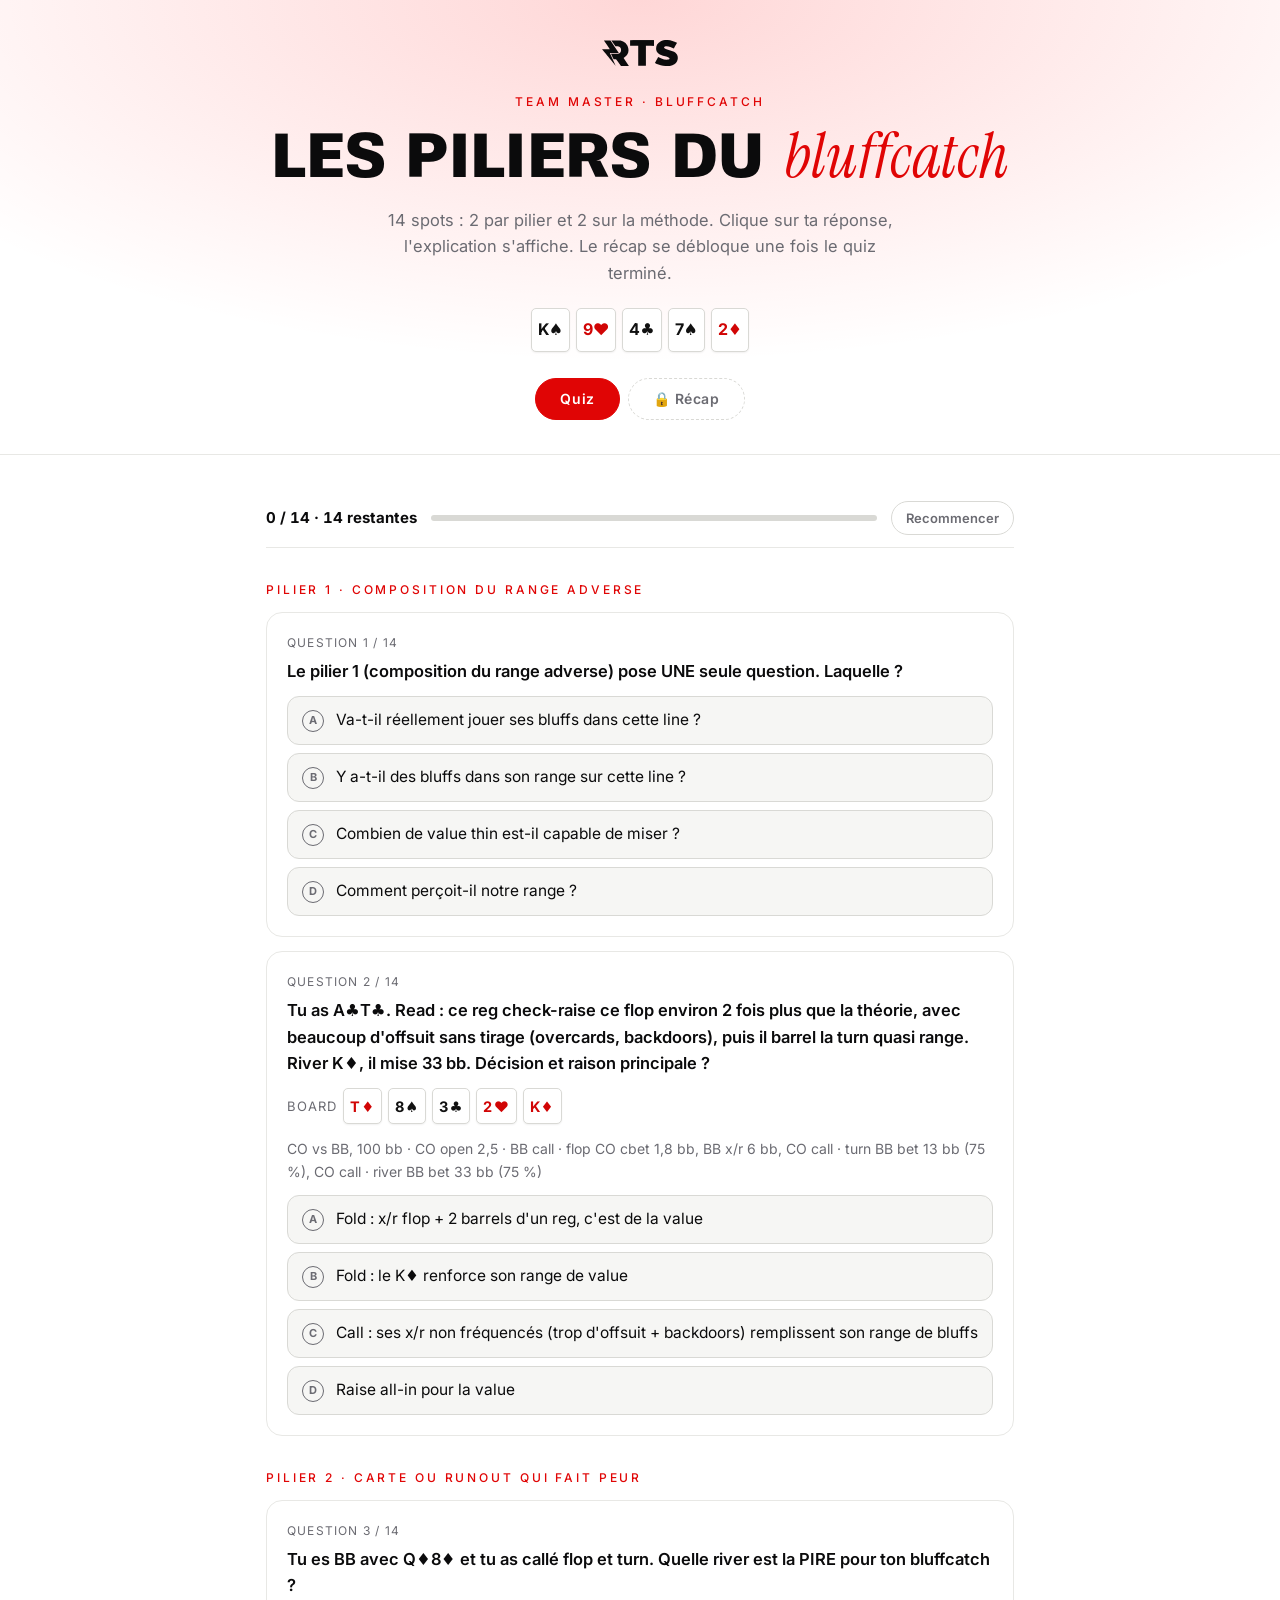
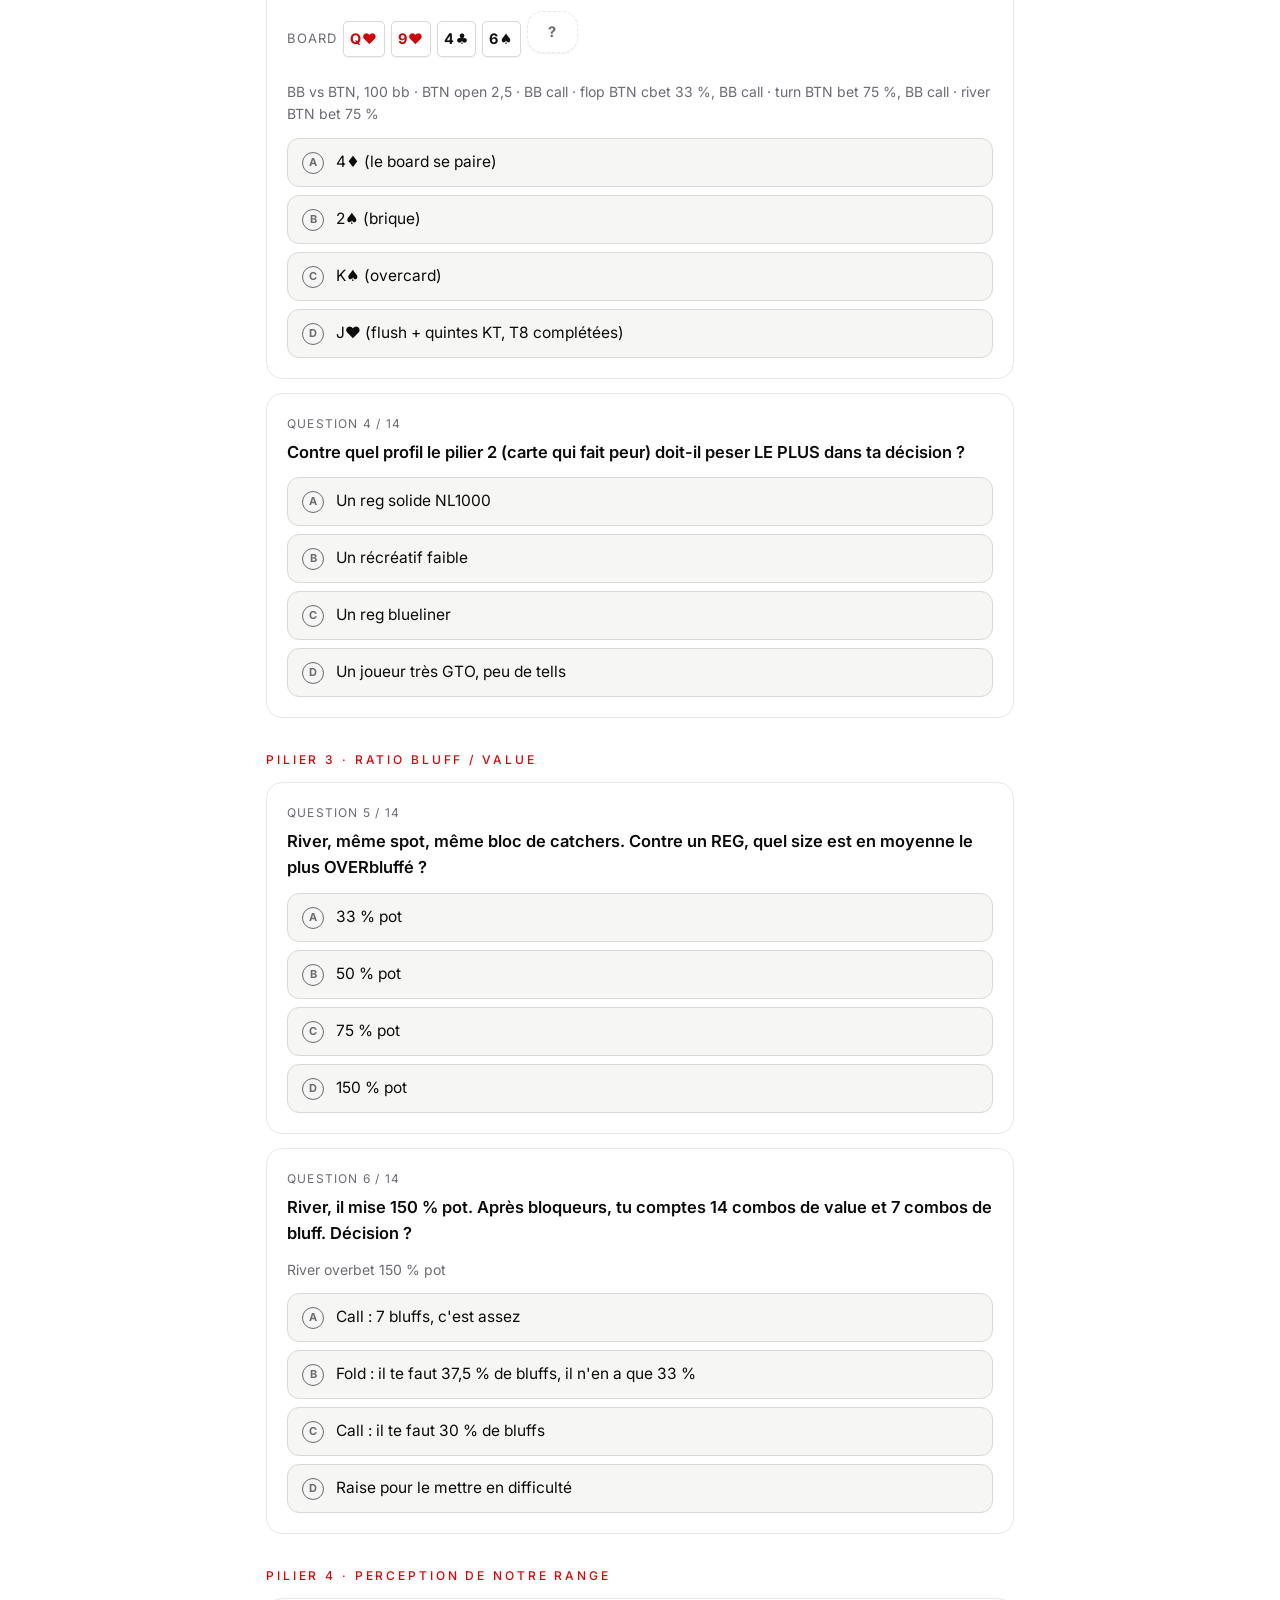
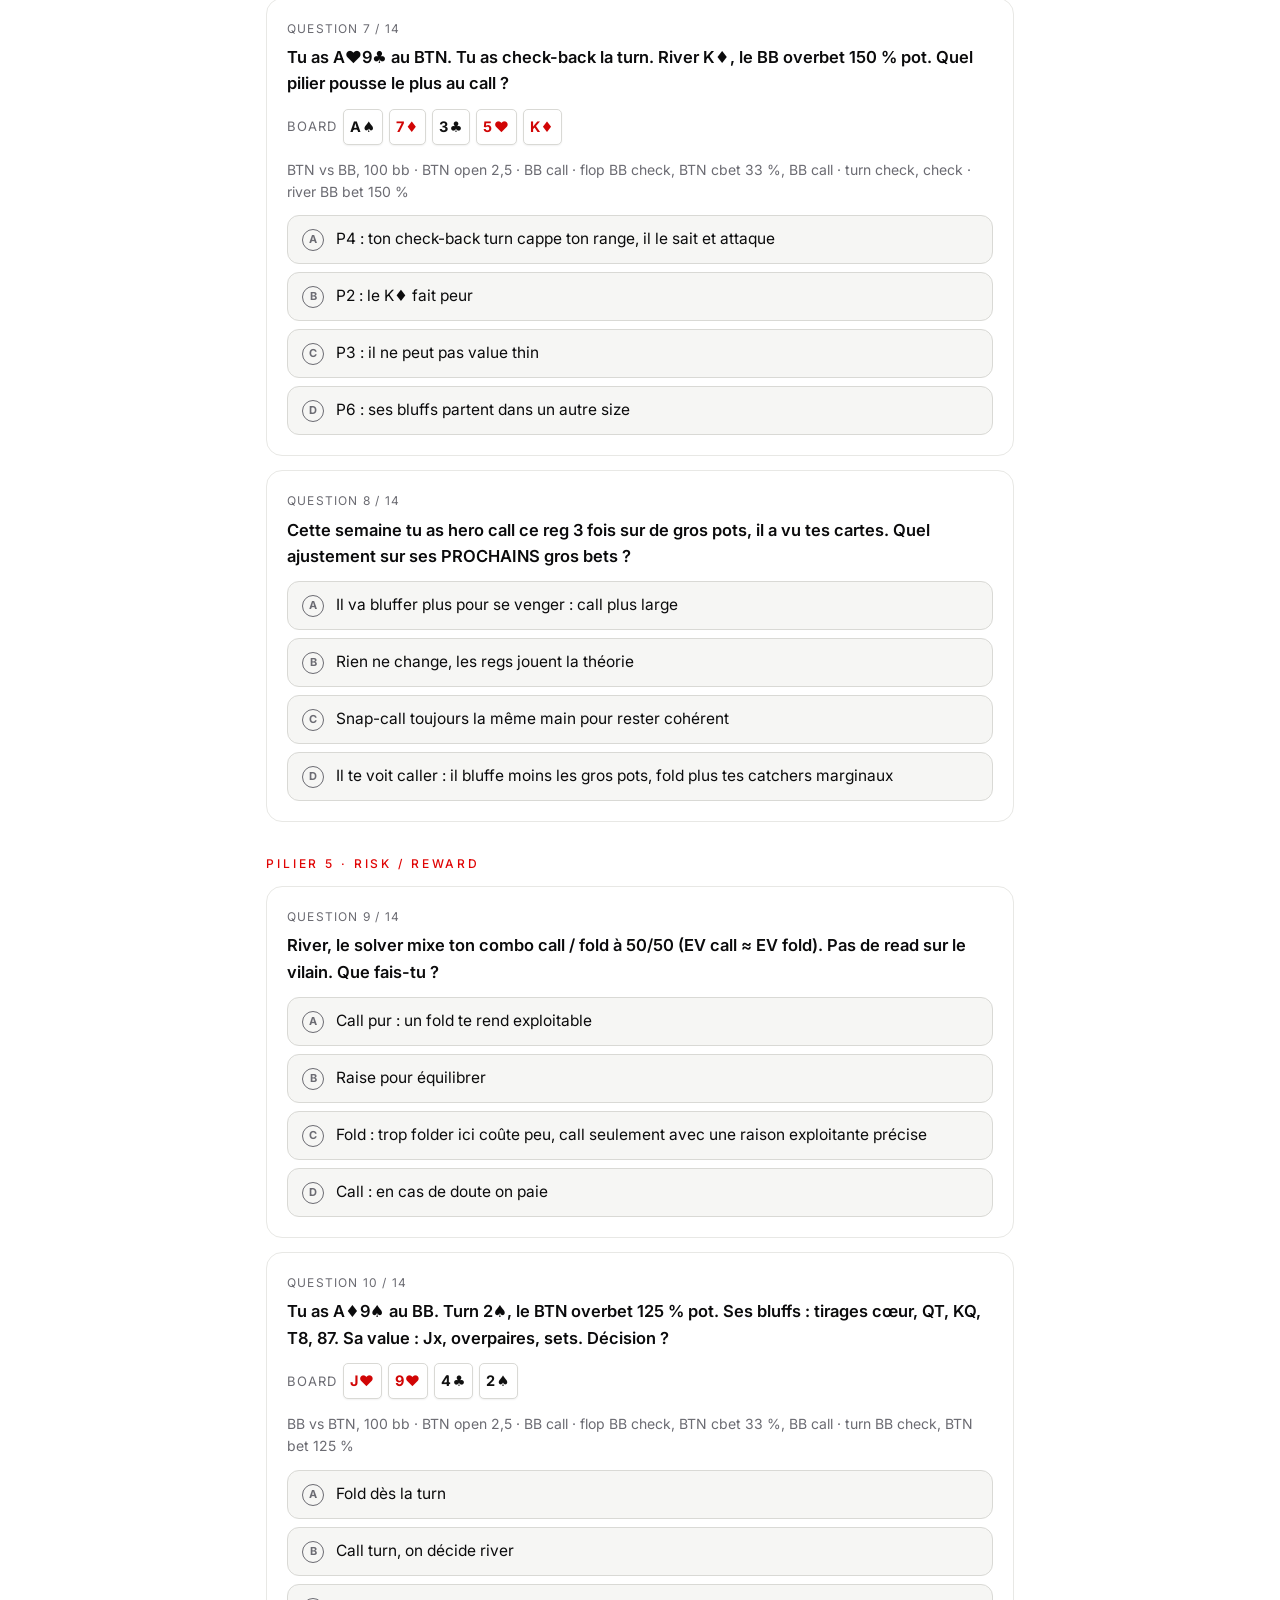
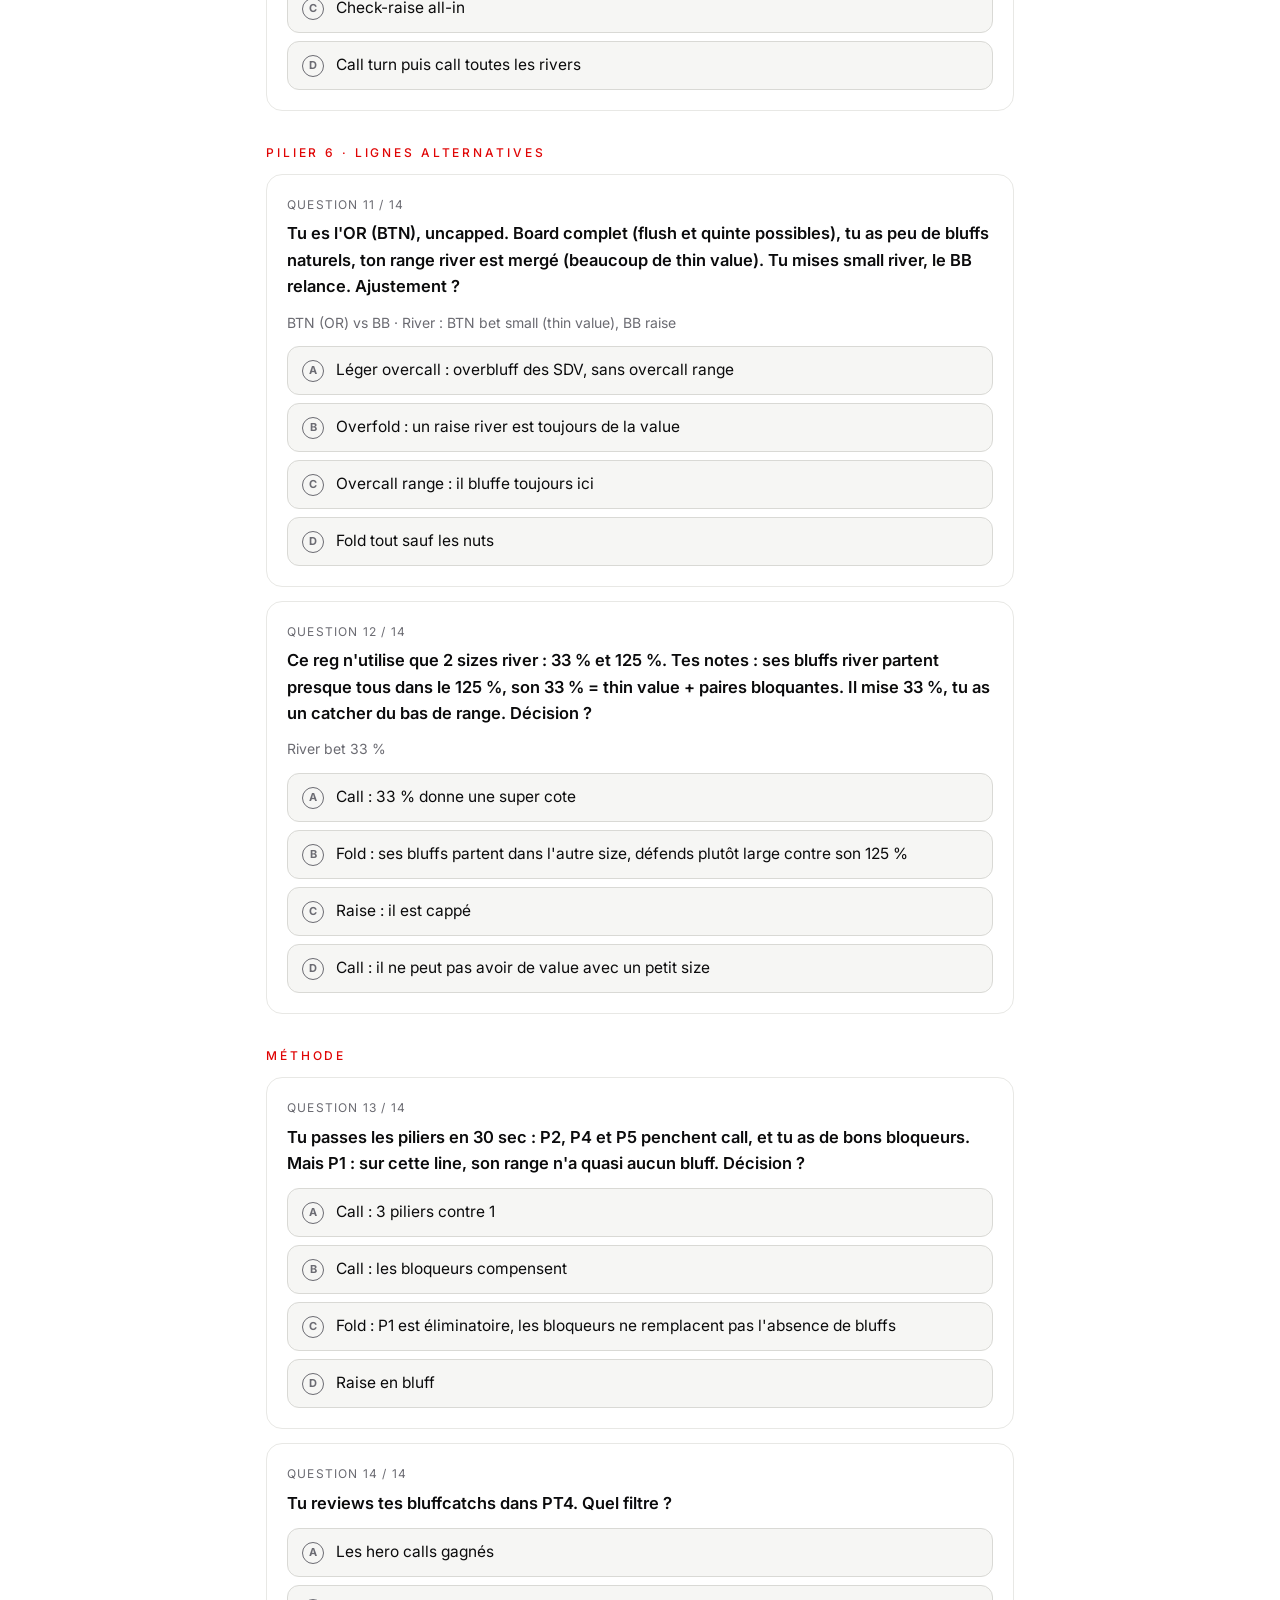
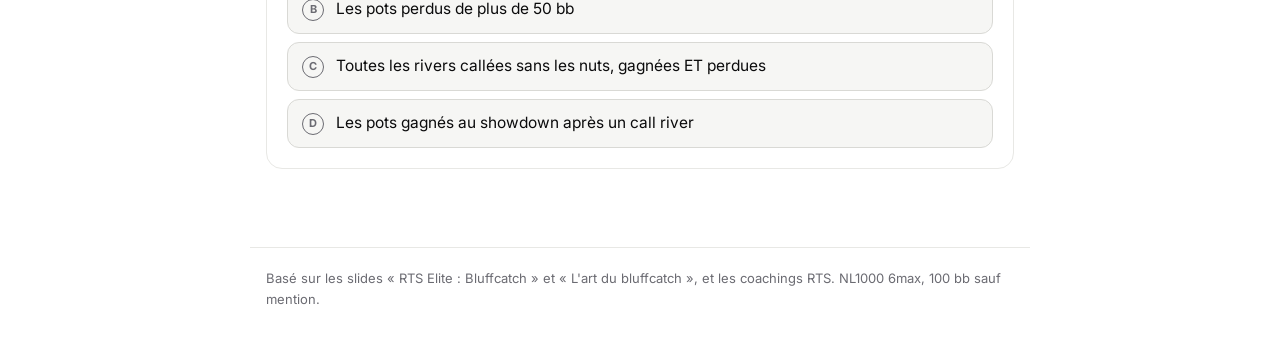
==== quiz/bluffcatch-master/index.html @ 8272d357 "Add Master bluffcatch quiz page" ====
<!doctype html>
<html lang="fr">
<head>
<meta charset="utf-8">
<meta name="viewport" content="width=device-width,initial-scale=1">
<meta name="robots" content="noindex, nofollow">
<title>Quiz Bluffcatch Master</title>
<link rel="icon" href="../../img/logo.svg">
<link rel="preconnect" href="https://fonts.googleapis.com">
<link rel="preconnect" href="https://fonts.gstatic.com" crossorigin>
<link rel="stylesheet" href="https://fonts.googleapis.com/css2?family=Inter:wght@400;500;600;700&family=Instrument+Serif:ital@0;1&display=swap">
<style>
/* Same look as the Supreme flat quiz: white, thin lines, RTS red as accent.
   Fivo for titles (no digits in Fivo: its "1" looks like "l"), Instrument Serif italic for accents, Inter for text. */
@font-face { font-family: "Fivo"; src: url("../../fonts/fivo-sans-modern-heavy.otf") format("opentype"); font-weight: 800; font-display: swap; }
:root {
  --bg: #ffffff; --surface: #ffffff; --surface-2: #f6f6f4; --line: #e8e8e5; --line-2: #d9d9d5;
  --ink: #0b0b0c; --muted: #6b6b72; --soft-ink: #2b2b2f;
  --red: #e00505; --red-dark: #b80404; --red-soft: rgba(253, 6, 6, .06);
  --ok: #17924f; --ok-soft: rgba(23, 146, 79, .08);
  --head: "Fivo", "Inter", system-ui, sans-serif;
  --serif: "Instrument Serif", Georgia, serif;
  --body: "Inter", system-ui, -apple-system, sans-serif;
  color-scheme: light;
}
* { box-sizing: border-box; }
body { margin: 0; background: var(--bg); color: var(--ink); font: 400 16.5px/1.6 var(--body); -webkit-font-smoothing: antialiased; }
.wrap { max-width: 780px; margin: 0 auto; padding-inline: 16px; }

header.hero { padding-block: 40px 34px; border-bottom: 1px solid var(--line); background: radial-gradient(ellipse 85% 100% at 50% 0%, rgba(253,6,6,.16), rgba(253,6,6,.05) 55%, transparent 80%); text-align: center; }
.logo { height: 26px; width: auto; display: block; margin: 0 auto 30px; }
.eyebrow { font: 500 12px/1 var(--body); letter-spacing: .24em; text-transform: uppercase; color: var(--red); }
h1 { font-family: var(--head); font-weight: 800; text-transform: uppercase; font-size: clamp(36px, 8vw, 62px); line-height: .98; margin: 18px 0 16px; letter-spacing: .005em; text-wrap: balance; }
h1 em, h2 em { font-family: var(--serif); font-style: italic; font-weight: 400; text-transform: none; color: var(--red); letter-spacing: 0; }
.lede { margin: 0 auto; max-width: 54ch; color: var(--muted); }
.cards-deco { display: flex; gap: 6px; margin-top: 22px; flex-wrap: wrap; justify-content: center; }

.pc { display: inline-flex; align-items: center; justify-content: center; min-width: 34px; height: 44px; padding: 0 6px; border-radius: 5px; background: #fff; color: #111; border: 1px solid #d9d9d5; box-shadow: 0 1px 2px rgba(0,0,0,.06); font-family: var(--body); font-weight: 700; font-size: 16px; }
.pc.r { color: #d10505; }
.pc.sm { min-width: 30px; height: 36px; font-size: 14.5px; }
.pc.q { color: var(--muted); border-style: dashed; }

nav.tabs { display: flex; gap: 8px; margin-top: 26px; justify-content: center; flex-wrap: wrap; }
nav.tabs button { font: 600 14px/1 var(--body); letter-spacing: .04em; padding: 13px 24px; border-radius: 999px; border: 1px solid var(--line-2); background: transparent; color: var(--ink); cursor: pointer; transition: background .2s, border-color .2s; }
nav.tabs button:hover { border-color: var(--red); }
nav.tabs button[aria-selected="true"] { background: var(--red); border-color: var(--red); color: #fff; }
nav.tabs button:disabled { color: var(--muted); border-style: dashed; cursor: not-allowed; }
nav.tabs button:disabled:hover { border-color: var(--line-2); }
button:focus-visible { outline: 2px solid var(--red); outline-offset: 3px; }

main { padding-block: 34px 64px; }
h2 { font-family: var(--head); font-weight: 800; text-transform: uppercase; font-size: clamp(28px, 5vw, 40px); line-height: 1; margin: 0 0 12px; }
.sub { color: var(--muted); margin: 0 0 22px; }

.session { border-top: 1px solid var(--line); padding-block: 24px; display: grid; grid-template-columns: 104px 1fr; gap: 18px; }
.session:first-of-type { border-top: 0; }
.date { font: 600 12px/1.4 var(--body); color: var(--red); letter-spacing: .14em; padding-top: 4px; }
.session h3 { font: 600 19px/1.3 var(--body); letter-spacing: -.01em; margin: 0 0 10px; }
.session ul { margin: 0; padding-left: 18px; display: grid; gap: 7px; color: var(--soft-ink); }
.session li::marker { color: var(--red); }
.next { margin-top: 18px; border: 1px solid var(--red); background: var(--red-soft); border-radius: 14px; padding: 16px 18px; }
.next b { color: var(--red); }
.start-btn { margin-top: 24px; font: 600 14px/1 var(--body); letter-spacing: .04em; padding: 17px 34px; border-radius: 999px; border: 0; background: var(--red); color: #fff; cursor: pointer; }
.start-btn:hover { background: var(--red-dark); }
.final .start-btn { margin-top: 18px; }

.scorebar { position: sticky; top: 0; z-index: 5; background: rgba(255,255,255,.9); backdrop-filter: blur(16px); -webkit-backdrop-filter: blur(16px); padding-block: 12px; border-bottom: 1px solid var(--line); margin-bottom: 18px; display: flex; align-items: center; gap: 14px; flex-wrap: wrap; }
.score { font: 700 15px var(--body); font-variant-numeric: tabular-nums; }
.meter { flex: 1 1 160px; height: 6px; background: var(--line-2); border-radius: 99px; overflow: hidden; display: flex; }
.meter i { display: block; height: 100%; }
.meter .g { background: var(--ok); } .meter .b { background: var(--red); }
.reset { font: 600 13px var(--body); background: transparent; border: 1px solid var(--line-2); color: var(--muted); padding: 8px 14px; border-radius: 999px; cursor: pointer; }
.reset:hover { border-color: var(--red); color: var(--ink); }

.part { font: 500 12px/1.3 var(--body); letter-spacing: .24em; text-transform: uppercase; color: var(--red); margin: 34px 0 14px; }
.q { background: var(--surface); border: 1px solid var(--line); border-radius: 16px; padding: 20px; margin-bottom: 14px; }
.q .num { font-size: 12px; letter-spacing: .1em; text-transform: uppercase; color: var(--muted); }
.q p.stem { font-weight: 600; margin: 6px 0 12px; }
.q .line { font-size: 14px; color: var(--muted); margin: 0 0 12px; }
.q .spot { display: flex; gap: 6px; align-items: center; flex-wrap: wrap; margin: 0 0 14px; font-size: 13px; color: var(--muted); letter-spacing: .08em; text-transform: uppercase; }
.opts { display: grid; gap: 8px; }
.opt { display: flex; gap: 12px; align-items: flex-start; text-align: left; width: 100%; font: 400 15.5px/1.45 var(--body); color: var(--ink); background: var(--surface-2); border: 1px solid var(--line-2); border-radius: 12px; padding: 12px 14px; cursor: pointer; }
.opt:hover:not(:disabled) { border-color: var(--red); }
.opt .box { flex: 0 0 22px; height: 22px; border-radius: 50%; border: 1.5px solid var(--muted); display: grid; place-items: center; font-size: 11px; font-weight: 700; color: var(--muted); margin-top: 1px; }
.opt:disabled { cursor: default; }
.opt.correct { background: var(--ok-soft); border-color: var(--ok); }
.opt.correct .box { background: var(--ok); border-color: var(--ok); color: #fff; }
.opt.wrong { background: var(--red-soft); border-color: var(--red); }
.opt.wrong .box { background: var(--red); border-color: var(--red); color: #fff; }
.opt.dim { opacity: .45; }
.why { margin-top: 12px; padding: 12px 14px; border-left: 2px solid var(--red); background: var(--surface-2); border-radius: 0 10px 10px 0; font-size: 15px; color: var(--soft-ink); }
.why b { color: var(--ink); }
.why .src { display: block; margin-top: 6px; font-size: 12.5px; color: var(--muted); }

.final { border: 1px solid var(--red); background: var(--red-soft); border-radius: 16px; padding: 24px; margin-top: 24px; text-align: center; }
.final h3 { font: 700 26px/1.2 var(--body); margin: 0 0 6px; }
.final p { margin: 0; color: var(--soft-ink); }
footer { color: var(--muted); font-size: 13px; padding-block: 0 40px; border-top: 1px solid var(--line); padding-top: 20px; }

@media (max-width: 560px) { .session { grid-template-columns: 1fr; gap: 6px; } }
@media (prefers-reduced-motion: no-preference) { .opt { transition: border-color .15s, background .15s; } .meter i { transition: width .25s; } }
</style>
</head>
<body>

<header class="hero">
  <div class="wrap">
    <img class="logo" src="logo-dark.svg" alt="RTS">
    <div class="eyebrow">Team Master · Bluffcatch</div>
    <h1>Les piliers du <em>bluffcatch</em></h1>
    <p class="lede">14 spots : 2 par pilier et 2 sur la méthode. Clique sur ta réponse, l'explication s'affiche. Le récap se débloque une fois le quiz terminé.</p>
    <div class="cards-deco" aria-hidden="true">
      <span class="pc">K♠</span><span class="pc r">9♥</span><span class="pc">4♣</span><span class="pc">7♠</span><span class="pc r">2♦</span>
    </div>
    <nav class="tabs" role="tablist">
      <button role="tab" id="tab-quiz" aria-selected="true" data-view="quiz">Quiz</button>
      <button role="tab" id="tab-recap" aria-selected="false" data-view="recap" disabled>🔒 Récap</button>
    </nav>
  </div>
</header>

<main class="wrap">
  <section id="view-recap" hidden>
    <h2>Les 6 <em>piliers</em></h2>
    <p class="sub">Une idée centrale : on part à la recherche des déséquilibres. Chaque pilier penche call, fold, ou reste neutre. Puis on les oppose et on les pèse.</p>

    <div class="session">
      <div class="date">PILIERS 1 À 3</div>
      <div>
        <h3>Ce qu'il a, ce que la carte change</h3>
        <ul>
          <li><b>P1 Composition du range adverse</b> : y a-t-il des bluffs dans son range sur cette line ? (cbet range, x/r non fréquencés). C'est le pilier numéro un : sans bluffs, fold.</li>
          <li><b>P2 Carte ou runout qui fait peur</b> : il pense avoir de la fold equity, donc il bluffe plus. Board qui se paire = très bonne carte de catch. Flush ou quinte qui rentre = la pire.</li>
          <li><b>P3 Ratio bluff / value</b> : incapable de value thin sur les runouts qui font peur = value restreinte, trop de bluffs. Compte en combos. Reg : 25 à 75 % pot underbluffé, au-dessus du pot overbluffé. Récréatif : l'inverse.</li>
        </ul>
      </div>
    </div>

    <div class="session">
      <div class="date">PILIERS 4 À 6</div>
      <div>
        <h3>Ce qu'il croit, ce qu'il risque, où il bluffe</h3>
        <ul>
          <li><b>P4 Perception de notre range</b> : perçu wide, faible ou cappé, il bluffe. Perçu strong (TP+), il bluffe moins.</li>
          <li><b>P5 Risk / reward</b> : notre R/R et le sien. Quel risque prend-il à bluffer ? Bluffs à grosse équité + value dominante = fold dès la turn. EV proche de zéro sans read = fold.</li>
          <li><b>P6 Lignes alternatives</b> : où partent ses bluffs et sa value dans les autres sizes ? Si ses bluffs partent ailleurs, ne catch pas. Bonus : draws naturels, nutsbusto, les nuts partent ailleurs.</li>
        </ul>
      </div>
    </div>

    <div class="session">
      <div class="date">MÉTHODE</div>
      <div>
        <h3>En 30 secondes, en jeu</h3>
        <ul>
          <li>P1 à P6 : déséquilibre oui ou non. Si oui, <b>+ call</b> ou <b>+ fold</b>. Puis on oppose et on pèse : on ne compte pas les piliers.</li>
          <li>Un seul red flag suffit à ne pas catcher. Les bloqueurs ne remplacent jamais l'absence de bluffs.</li>
          <li>Overbluff des SDV (board complet, OR mergé, sizes small) : léger overcall. Underbluff des SDV (board incomplet, OR uncapped, raise middle/big) : léger overfold. Jamais extrémiste.</li>
          <li>Règle d'or : tout reg peut bluffer tout spot, tout reg peut fuck call tout spot.</li>
          <li>Review : toutes tes rivers callées sans les nuts, gagnées ET perdues.</li>
        </ul>
      </div>
    </div>

    <div class="next"><b>Entraînement :</b> applique les piliers vite sur solver, puis en 30 secondes en jeu. Suppose d'abord, vérifie ensuite.</div>
    <button class="start-btn" id="go-quiz">Revoir mes réponses</button>
  </section>

  <section id="view-quiz">
    <div class="scorebar">
      <span class="score" id="score">0 / 14</span>
      <div class="meter" aria-hidden="true"><i class="g" id="m-g" style="width:0%"></i><i class="b" id="m-b" style="width:0%"></i></div>
      <button class="reset" id="reset">Recommencer</button>
    </div>
    <div id="quiz"></div>
    <div class="final" id="final" hidden>
      <h3 id="final-title"></h3>
      <p id="final-text"></p>
      <button class="start-btn" id="go-recap">Voir le récap</button>
    </div>
  </section>
</main>

<footer class="wrap">Basé sur les slides « RTS Elite : Bluffcatch » et « L'art du bluffcatch », et les coachings RTS. NL1000 6max, 100 bb sauf mention.</footer>

<script>
const PARTS = [
 {
  "title": "Pilier 1 · Composition du range adverse",
  "qs": [
   {
    "stem": "Le pilier 1 (composition du range adverse) pose UNE seule question. Laquelle ?",
    "line": "",
    "board": [],
    "opts": [
     "Va-t-il réellement jouer ses bluffs dans cette line ?",
     "Y a-t-il des bluffs dans son range sur cette line ?",
     "Combien de value thin est-il capable de miser ?",
     "Comment perçoit-il notre range ?"
    ],
    "a": 1,
    "why": "P1 = existence de bluffs dans son range, rien d'autre. Savoir s'il les joue relève du risk/reward (P5) et des lignes alternatives (P6). Et c'est le pilier numéro 1 : sans bluffs dans son range, inutile d'aller plus loin, fold.",
    "src": "Alexis, Z077 2025-08-27 24:18 · Adrien, Z097 2025-09-16"
   },
   {
    "stem": "Tu as A♣T♣. Read : ce reg check-raise ce flop environ 2 fois plus que la théorie, avec beaucoup d'offsuit sans tirage (overcards, backdoors), puis il barrel la turn quasi range. River K♦, il mise 33 bb. Décision et raison principale ?",
    "line": "CO vs BB, 100 bb · CO open 2,5 · BB call · flop CO cbet 1,8 bb, BB x/r 6 bb, CO call · turn BB bet 13 bb (75 %), CO call · river BB bet 33 bb (75 %)",
    "board": [
     "T♦",
     "8♠",
     "3♣",
     "2♥",
     "K♦"
    ],
    "opts": [
     "Fold : x/r flop + 2 barrels d'un reg, c'est de la value",
     "Fold : le K♦ renforce son range de value",
     "Call : ses x/r non fréquencés (trop d'offsuit + backdoors) remplissent son range de bluffs",
     "Raise all-in pour la value"
    ],
    "a": 2,
    "why": "Le poids des x/r non fréquencés (slides L'art du bluffcatch) : x/r avec trop d'offsuit + BDFD + random, puis bet range turn = range qui arrive river avec trop de bluffs (P1). Le K est en plus une carte qui fait peur (P2). R/R : à 75 % pot tu dois avoir raison 30 % du temps seulement.",
    "src": "Slides L'art du bluffcatch (2023), le poids des x/r non fréquencés"
   }
  ]
 },
 {
  "title": "Pilier 2 · Carte ou runout qui fait peur",
  "qs": [
   {
    "stem": "Tu es BB avec Q♦8♦ et tu as callé flop et turn. Quelle river est la PIRE pour ton bluffcatch ?",
    "line": "BB vs BTN, 100 bb · BTN open 2,5 · BB call · flop BTN cbet 33 %, BB call · turn BTN bet 75 %, BB call · river BTN bet 75 %",
    "board": [
     "Q♥",
     "9♥",
     "4♣",
     "6♠",
     "?"
    ],
    "opts": [
     "4♦ (le board se paire)",
     "2♠ (brique)",
     "K♠ (overcard)",
     "J♥ (flush + quintes KT, T8 complétées)"
    ],
    "a": 3,
    "why": "Les cartes qui complètent flush ou quinte sont les pires textures de bluffcatch : trop de value ajoutée, ses draws deviennent value et il lui reste peu de bluffs. À l'inverse, une river qui paire le board est une excellente carte de catch : peu de value ajoutée, la carte fait peur, donc il bluffe.",
    "src": "Enzo, Z531 2026-08-20 09:25"
   },
   {
    "stem": "Contre quel profil le pilier 2 (carte qui fait peur) doit-il peser LE PLUS dans ta décision ?",
    "line": "",
    "board": [],
    "opts": [
     "Un reg solide NL1000",
     "Un récréatif faible",
     "Un reg blueliner",
     "Un joueur très GTO, peu de tells"
    ],
    "a": 1,
    "why": "Plus l'adversaire est faible, plus il bluffe la carte qui fait peur sans regarder les interactions de ranges : on pondère P2 plus fort. Un reg, lui, regarde si la carte est vraiment dans son range avant de la bluffer.",
    "src": "Adrien, Z096 2025-09-16"
   }
  ]
 },
 {
  "title": "Pilier 3 · Ratio bluff / value",
  "qs": [
   {
    "stem": "River, même spot, même bloc de catchers. Contre un REG, quel size est en moyenne le plus OVERbluffé ?",
    "line": "",
    "board": [],
    "opts": [
     "33 % pot",
     "50 % pot",
     "75 % pot",
     "150 % pot"
    ],
    "a": 3,
    "why": "Contre un reg, 25 à 75 % pot est underbluffé et au-dessus du pot est overbluffé. Contre un récréatif, c'est l'inverse : sous le pot overbluffé (66 à 75 % = le size le plus bluffé), au-dessus du pot underbluffé.",
    "src": "Enzo, Z599 2026-10-08 07:00 · Enzo, Z131 2025-10-16 09:42"
   },
   {
    "stem": "River, il mise 150 % pot. Après bloqueurs, tu comptes 14 combos de value et 7 combos de bluff. Décision ?",
    "line": "River overbet 150 % pot",
    "board": [],
    "opts": [
     "Call : 7 bluffs, c'est assez",
     "Fold : il te faut 37,5 % de bluffs, il n'en a que 33 %",
     "Call : il te faut 30 % de bluffs",
     "Raise pour le mettre en difficulté"
    ],
    "a": 1,
    "why": "Call de 1,5 pour gagner 2,5 : il te faut 1,5 / 4 = 37,5 %. Ses bluffs : 7 / 21 = 33 %. Fold. Le même ratio face à 75 % pot (besoin 30 %) serait un call. Toujours compter ses combos de bluff contre sa value, en combos, avant de décider.",
    "src": "Coaching HU 2026-06-24 00:17"
   }
  ]
 },
 {
  "title": "Pilier 4 · Perception de notre range",
  "qs": [
   {
    "stem": "Tu as A♥9♣ au BTN. Tu as check-back la turn. River K♦, le BB overbet 150 % pot. Quel pilier pousse le plus au call ?",
    "line": "BTN vs BB, 100 bb · BTN open 2,5 · BB call · flop BB check, BTN cbet 33 %, BB call · turn check, check · river BB bet 150 %",
    "board": [
     "A♠",
     "7♦",
     "3♣",
     "5♥",
     "K♦"
    ],
    "opts": [
     "P4 : ton check-back turn cappe ton range, il le sait et attaque",
     "P2 : le K♦ fait peur",
     "P3 : il ne peut pas value thin",
     "P6 : ses bluffs partent dans un autre size"
    ],
    "a": 0,
    "why": "Range perçu cappé ou faible = il est tenté de bluffer gros. Un overbet 150 % quand ton range paraît faible, sans envie d'être callé, est souvent un bluff : hero call. Si tu étais perçu strong (TP+), il bluffe moins.",
    "src": "Coaching HU 2026-07-01 01:19 · Slides RTS Elite : Bluffcatch, P4"
   },
   {
    "stem": "Cette semaine tu as hero call ce reg 3 fois sur de gros pots, il a vu tes cartes. Quel ajustement sur ses PROCHAINS gros bets ?",
    "line": "",
    "board": [],
    "opts": [
     "Il va bluffer plus pour se venger : call plus large",
     "Rien ne change, les regs jouent la théorie",
     "Snap-call toujours la même main pour rester cohérent",
     "Il te voit caller : il bluffe moins les gros pots, fold plus tes catchers marginaux"
    ],
    "a": 3,
    "why": "Un hero call perdu n'est pas une perte sèche : le vilain qui te voit caller cesse de bluffer les gros pots. Et ne snap-call pas toujours la même main : un adversaire attentif s'adapte après 3 ou 4 snap-calls.",
    "src": "Coaching HU 2026-06-24 00:45"
   }
  ]
 },
 {
  "title": "Pilier 5 · Risk / reward",
  "qs": [
   {
    "stem": "River, le solver mixe ton combo call / fold à 50/50 (EV call ≈ EV fold). Pas de read sur le vilain. Que fais-tu ?",
    "line": "",
    "board": [],
    "opts": [
     "Call pur : un fold te rend exploitable",
     "Raise pour équilibrer",
     "Fold : trop folder ici coûte peu, call seulement avec une raison exploitante précise",
     "Call : en cas de doute on paie"
    ],
    "a": 2,
    "why": "Avec un bluffcatch d'EV théorique proche de zéro, trop folder coûte peu. On ne call que si l'on a une raison exploitante précise. Un bluffcatch mal maîtrisé fait perdre bien plus de winrate qu'il n'en rapporte.",
    "src": "Alexis, Z077 2025-08-27 24:18"
   },
   {
    "stem": "Tu as A♦9♠ au BB. Turn 2♠, le BTN overbet 125 % pot. Ses bluffs : tirages cœur, QT, KQ, T8, 87. Sa value : Jx, overpaires, sets. Décision ?",
    "line": "BB vs BTN, 100 bb · BTN open 2,5 · BB call · flop BB check, BTN cbet 33 %, BB call · turn BB check, BTN bet 125 %",
    "board": [
     "J♥",
     "9♥",
     "4♣",
     "2♠"
    ],
    "opts": [
     "Fold dès la turn",
     "Call turn, on décide river",
     "Check-raise all-in",
     "Call turn puis call toutes les rivers"
    ],
    "a": 0,
    "why": "Quand la value domine et que ses bluffs ont beaucoup d'équité, on fold le bluffcatch dès la turn plutôt que de payer puis de catcher river. Ses bluffs s'améliorent souvent river, et toi tu paies 2 streets pour un catcher.",
    "src": "Adrien, Z134 2025-10-17 26:03"
   }
  ]
 },
 {
  "title": "Pilier 6 · Lignes alternatives",
  "qs": [
   {
    "stem": "Tu es l'OR (BTN), uncapped. Board complet (flush et quinte possibles), tu as peu de bluffs naturels, ton range river est mergé (beaucoup de thin value). Tu mises small river, le BB relance. Ajustement ?",
    "line": "BTN (OR) vs BB · River : BTN bet small (thin value), BB raise",
    "board": [],
    "opts": [
     "Léger overcall : overbluff des SDV, sans overcall range",
     "Overfold : un raise river est toujours de la value",
     "Overcall range : il bluffe toujours ici",
     "Fold tout sauf les nuts"
    ],
    "a": 0,
    "why": "Overbluff des SDV : board complet, OR mergé avec beaucoup de thin value, sizes small, le défenseur a l'impression de se faire milk et transforme ses SDV en bluff. Léger overcall, pas overcall range. L'inverse (OR uncapped, board incomplet avec bluffs naturels, raise middle/big ou all-in non nuts) = underbluff des SDV : léger overfold. Règle d'or : tout reg peut bluffer tout spot, tout reg peut fuck call tout spot.",
    "src": "Slides RTS Elite : Bluffcatch (2025), overbluffs et underbluffs des SDV"
   },
   {
    "stem": "Ce reg n'utilise que 2 sizes river : 33 % et 125 %. Tes notes : ses bluffs river partent presque tous dans le 125 %, son 33 % = thin value + paires bloquantes. Il mise 33 %, tu as un catcher du bas de range. Décision ?",
    "line": "River bet 33 %",
    "board": [],
    "opts": [
     "Call : 33 % donne une super cote",
     "Fold : ses bluffs partent dans l'autre size, défends plutôt large contre son 125 %",
     "Raise : il est cappé",
     "Call : il ne peut pas avoir de value avec un petit size"
    ],
    "a": 1,
    "why": "P6 : cherche où partent ses bluffs et sa value dans les autres lines. Si ses bluffs partent ailleurs, ne catch pas. Contre un joueur qui sur-utilise un size, call à fond ses gros bets et ne call pas excessivement son petit size.",
    "src": "Slides L'art du bluffcatch (2023), incohérence · Coaching HU 2026-09-02 00:50"
   }
  ]
 },
 {
  "title": "Méthode",
  "qs": [
   {
    "stem": "Tu passes les piliers en 30 sec : P2, P4 et P5 penchent call, et tu as de bons bloqueurs. Mais P1 : sur cette line, son range n'a quasi aucun bluff. Décision ?",
    "line": "",
    "board": [],
    "opts": [
     "Call : 3 piliers contre 1",
     "Call : les bloqueurs compensent",
     "Fold : P1 est éliminatoire, les bloqueurs ne remplacent pas l'absence de bluffs",
     "Raise en bluff"
    ],
    "a": 2,
    "why": "On pèse les piliers, on ne les compte pas. P1 est le pilier numéro un : sans bluffs dans son range, fold. Un seul pilier en red flag suffit à ne pas bluffcatcher : on l'écoute au lieu de le compenser. Les bloqueurs ne remplacent jamais l'absence de bluffs.",
    "src": "Adrien, Z097 2025-09-16 · Adrien, Z090 2025-09-09 · Alexis, Z400 2026-05-07 22:31"
   },
   {
    "stem": "Tu reviews tes bluffcatchs dans PT4. Quel filtre ?",
    "line": "",
    "board": [],
    "opts": [
     "Les hero calls gagnés",
     "Les pots perdus de plus de 50 bb",
     "Toutes les rivers callées sans les nuts, gagnées ET perdues",
     "Les pots gagnés au showdown après un call river"
    ],
    "a": 2,
    "why": "Reviewer ses bluffcatchs = regarder chaque call river sans les nuts, gagné ou perdu. Ne regarder que les pots gagnés (ou perdus) donne une image fausse de tes fréquences : on catch sans les nuts bien plus souvent qu'on ne le croit.",
    "src": "Alexis, décision 2026-10-27 (filtre PT4 d'AD)"
   }
  ]
 }
];
const L = "ABCD";
const TOTAL = PARTS.reduce((n, p) => n + p.qs.length, 0);
const KEY = "rts-bluffcatch-master-quiz-v1";
let answers = {};
try { answers = JSON.parse(localStorage.getItem(KEY) || "{}") || {}; } catch (e) { answers = {}; }
const save = () => { try { localStorage.setItem(KEY, JSON.stringify(answers)); } catch (e) {} };
const esc = (s) => String(s).replace(/[&<>"]/g, (c) => ({ "&": "&amp;", "<": "&lt;", ">": "&gt;", '"': "&quot;" }[c]));

function cardHTML(c) {
  if (c === "?") return `<span class="pc sm q">?</span>`;
  return `<span class="pc sm${/[♥♦]/.test(c) ? " r" : ""}">${c}</span>`;
}

// Options keep the PDF order (A to D), so "answer C" means the same thing on the page and in the PDF.
function render() {
  const root = document.getElementById("quiz");
  root.innerHTML = "";
  let n = 0;
  PARTS.forEach(part => {
    const h = document.createElement("div");
    h.className = "part";
    h.textContent = part.title;
    root.appendChild(h);
    part.qs.forEach(q => {
      const id = n++;
      const picked = answers[id];
      const done = picked !== undefined;
      const el = document.createElement("div");
      el.className = "q";
      el.innerHTML = `<div class="num">Question ${id + 1} / ${TOTAL}</div><p class="stem">${esc(q.stem)}</p>` +
        (q.board.length ? `<div class="spot">Board ${q.board.map(cardHTML).join("")}</div>` : "") +
        (q.line ? `<p class="line">${esc(q.line)}</p>` : "");
      const opts = document.createElement("div");
      opts.className = "opts";
      q.opts.forEach((o, i) => {
        const b = document.createElement("button");
        b.className = "opt";
        let mark = L[i];
        if (done) {
          b.disabled = true;
          if (i === q.a) { b.classList.add("correct"); mark = "✓"; }
          else if (i === picked) { b.classList.add("wrong"); mark = "✕"; }
          else b.classList.add("dim");
        }
        b.innerHTML = `<span class="box">${mark}</span><span>${esc(o)}</span>`;
        b.addEventListener("click", () => { answers[id] = i; save(); render(); });
        opts.appendChild(b);
      });
      el.appendChild(opts);
      if (done) {
        const w = document.createElement("div");
        w.className = "why";
        w.innerHTML = `<b>${picked === q.a ? "Bien joué." : "Pas tout à fait."}</b> ${esc(q.why)}<span class="src">Source : ${esc(q.src)}</span>`;
        el.appendChild(w);
      }
      root.appendChild(el);
    });
  });
  updateScore();
}

function updateScore() {
  let good = 0, bad = 0, i = 0;
  PARTS.forEach(p => p.qs.forEach(q => {
    if (answers[i] !== undefined) (answers[i] === q.a ? good++ : bad++);
    i++;
  }));
  document.getElementById("score").textContent = `${good} / ${TOTAL}` + (good + bad < TOTAL ? ` · ${TOTAL - good - bad} restantes` : "");
  document.getElementById("m-g").style.width = (good / TOTAL * 100) + "%";
  document.getElementById("m-b").style.width = (bad / TOTAL * 100) + "%";
  const fin = document.getElementById("final");
  if (good + bad === TOTAL) {
    fin.hidden = false;
    const r = good / TOTAL;
    const t = r >= .85 ? "Acquis." : r >= .6 ? "Presque." : "À revoir.";
    const txt = r >= .85 ? "Les 6 piliers sont acquis. Le récap est débloqué : garde-le sous la main en session."
      : r >= .6 ? "La base est là. Le récap est débloqué : relis-le sur les questions ratées avant la séance."
      : "Le récap est débloqué : relis-le, puis refais le quiz avant la prochaine séance.";
    document.getElementById("final-title").textContent = `${good} / ${TOTAL} · ${t}`;
    document.getElementById("final-text").textContent = txt;
  } else fin.hidden = true;
  // The recap unlocks only once every question is answered.
  const tab = document.getElementById("tab-recap");
  tab.disabled = fin.hidden;
  tab.textContent = tab.disabled ? "🔒 Récap" : "Récap";
  if (tab.disabled && !document.getElementById("view-recap").hidden) show("quiz");
}

function show(view) {
  if (view === "recap" && document.getElementById("tab-recap").disabled) view = "quiz";
  document.getElementById("view-recap").hidden = view !== "recap";
  document.getElementById("view-quiz").hidden = view !== "quiz";
  document.querySelectorAll("nav.tabs button").forEach(b => b.setAttribute("aria-selected", b.dataset.view === view));
  window.scrollTo({ top: 0 });
}
document.querySelectorAll("nav.tabs button").forEach(b => b.addEventListener("click", () => show(b.dataset.view)));
document.getElementById("go-quiz").addEventListener("click", () => show("quiz"));
document.getElementById("go-recap").addEventListener("click", () => show("recap"));
document.getElementById("reset").addEventListener("click", () => { answers = {}; save(); render(); window.scrollTo({ top: 0 }); });
render();
</script>
</body>
</html>
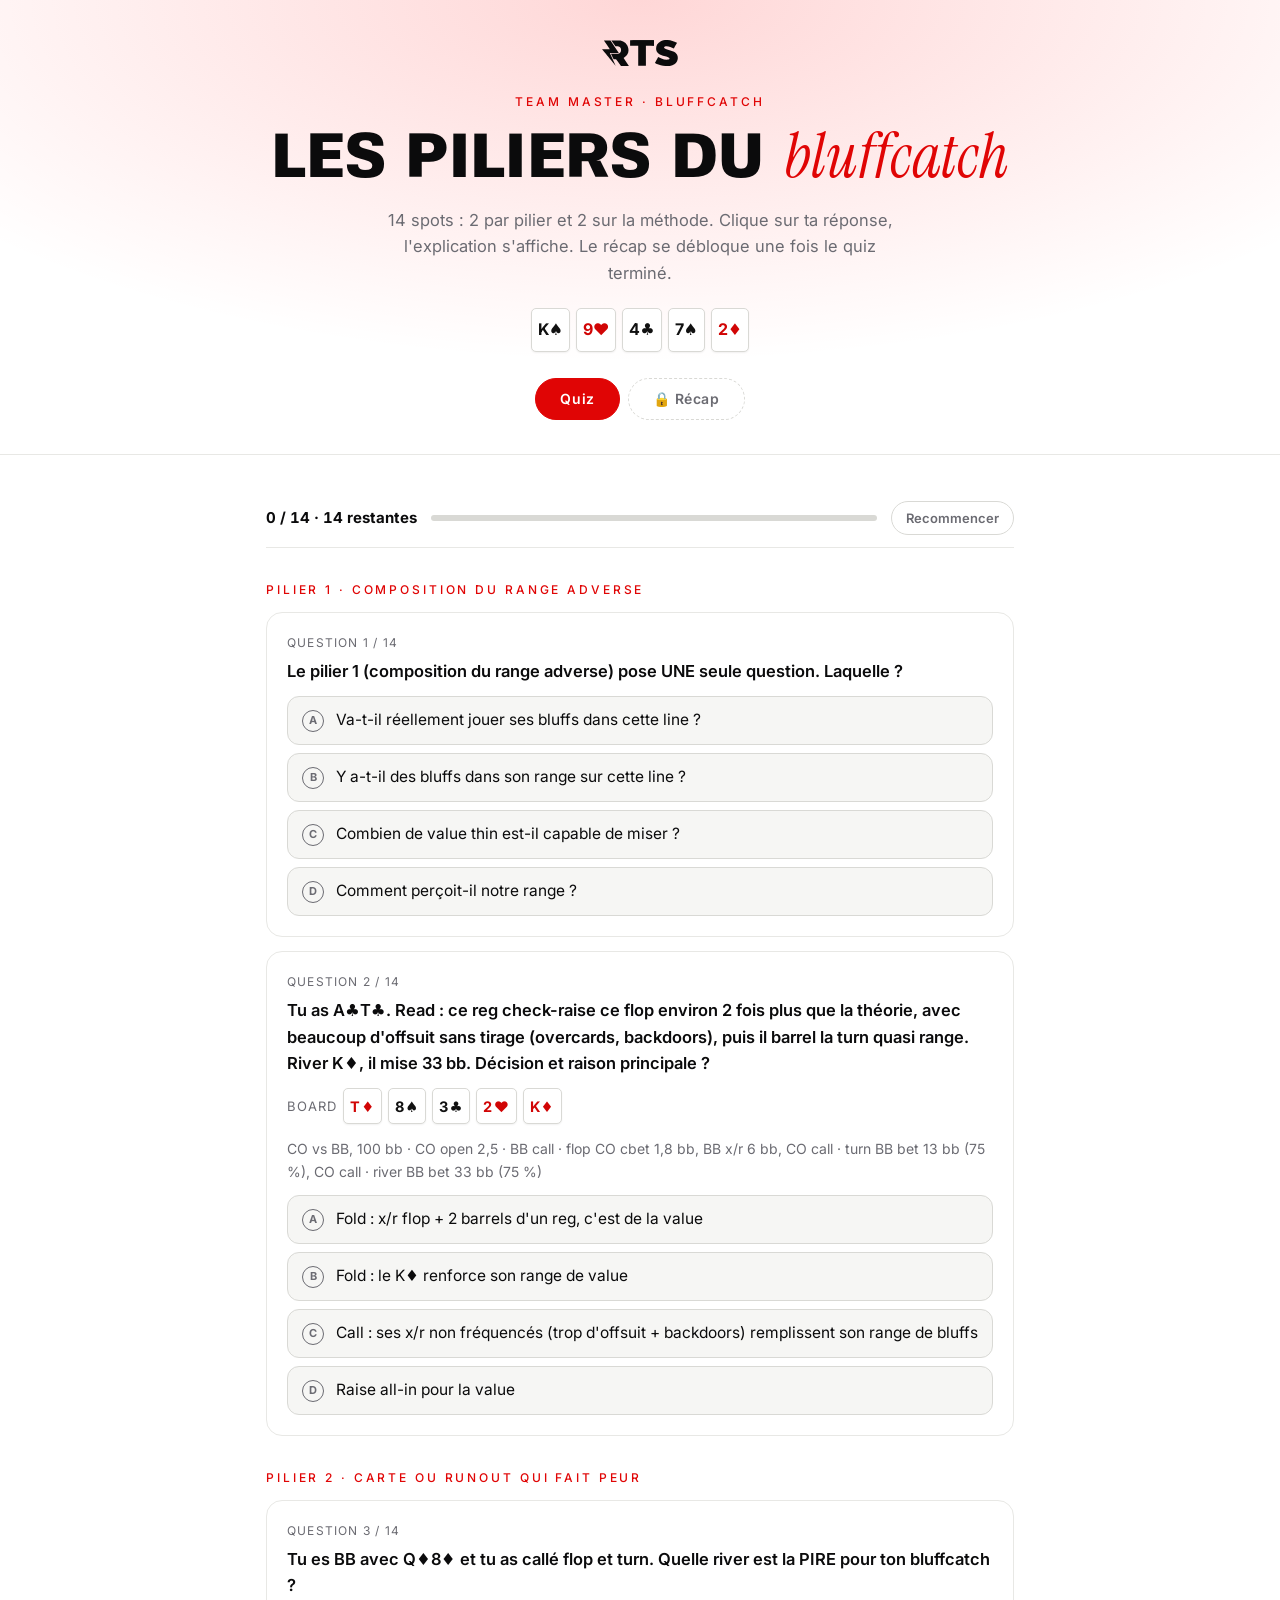
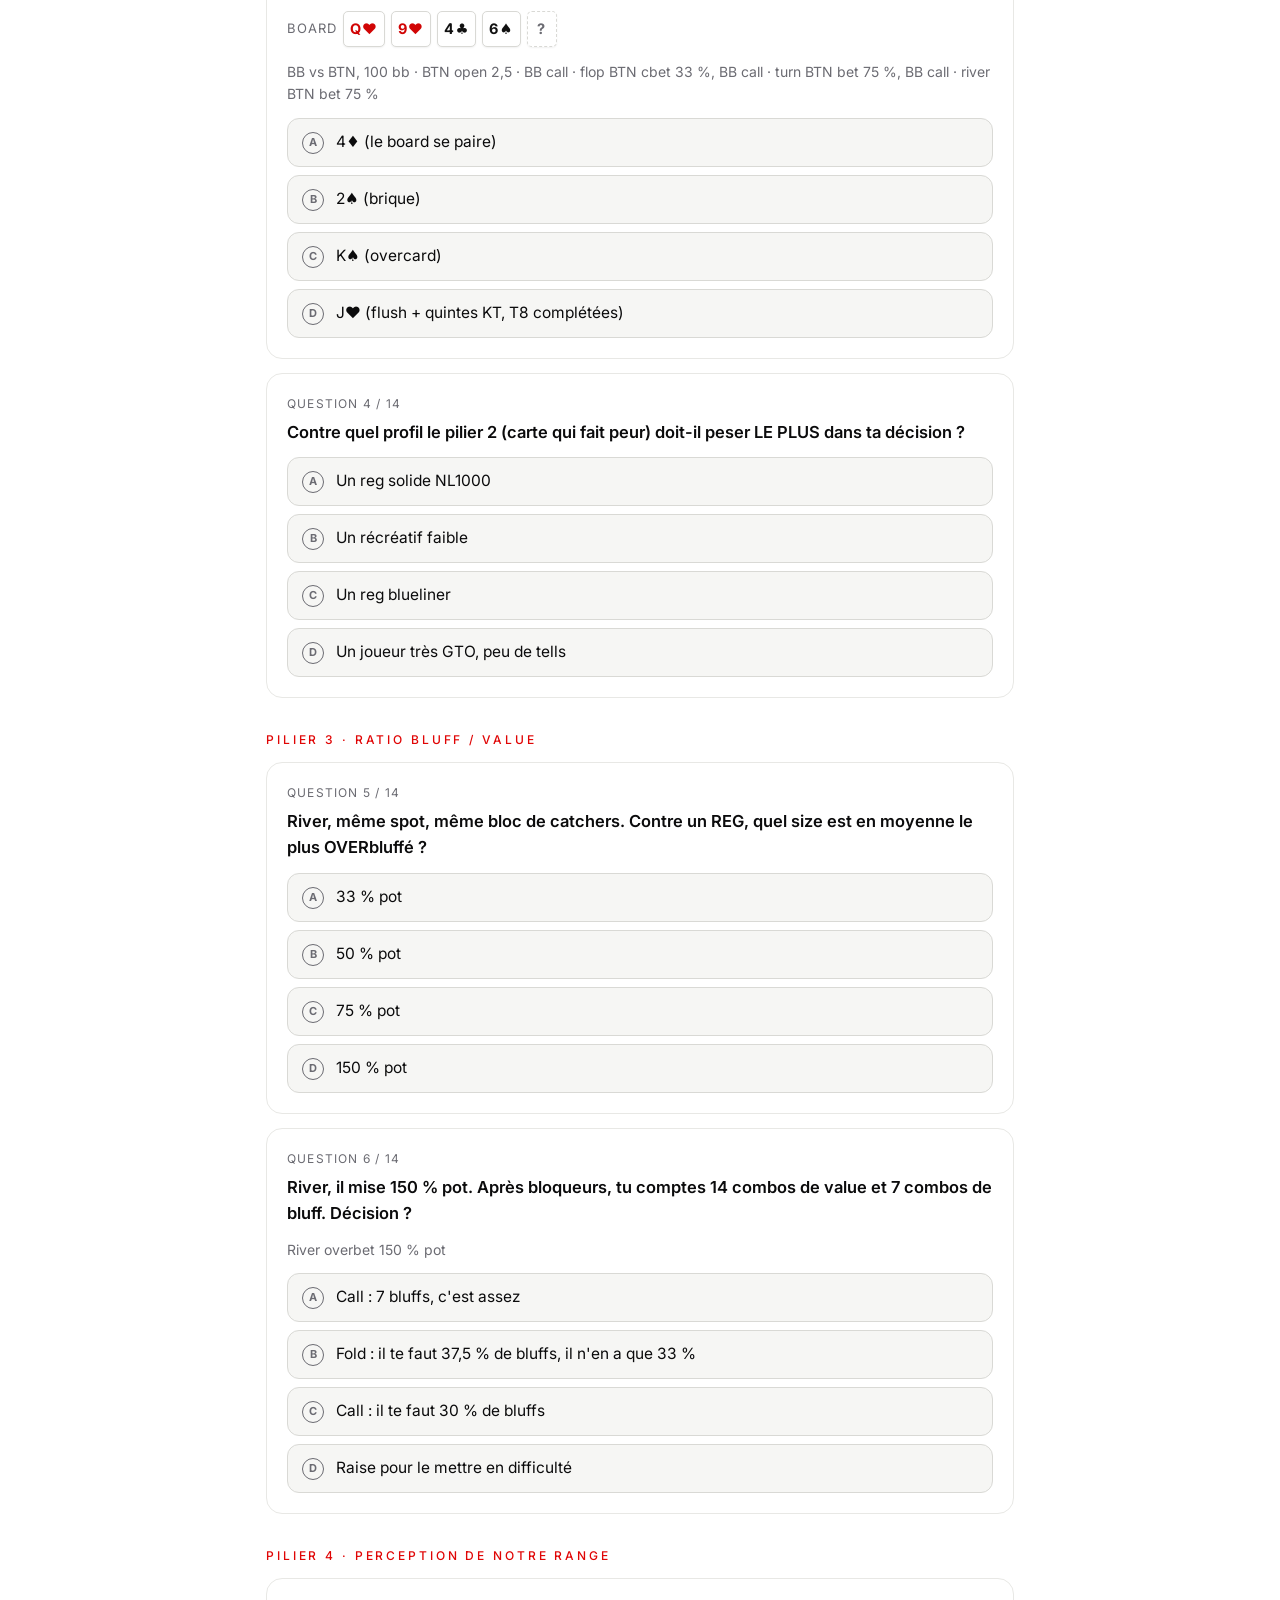
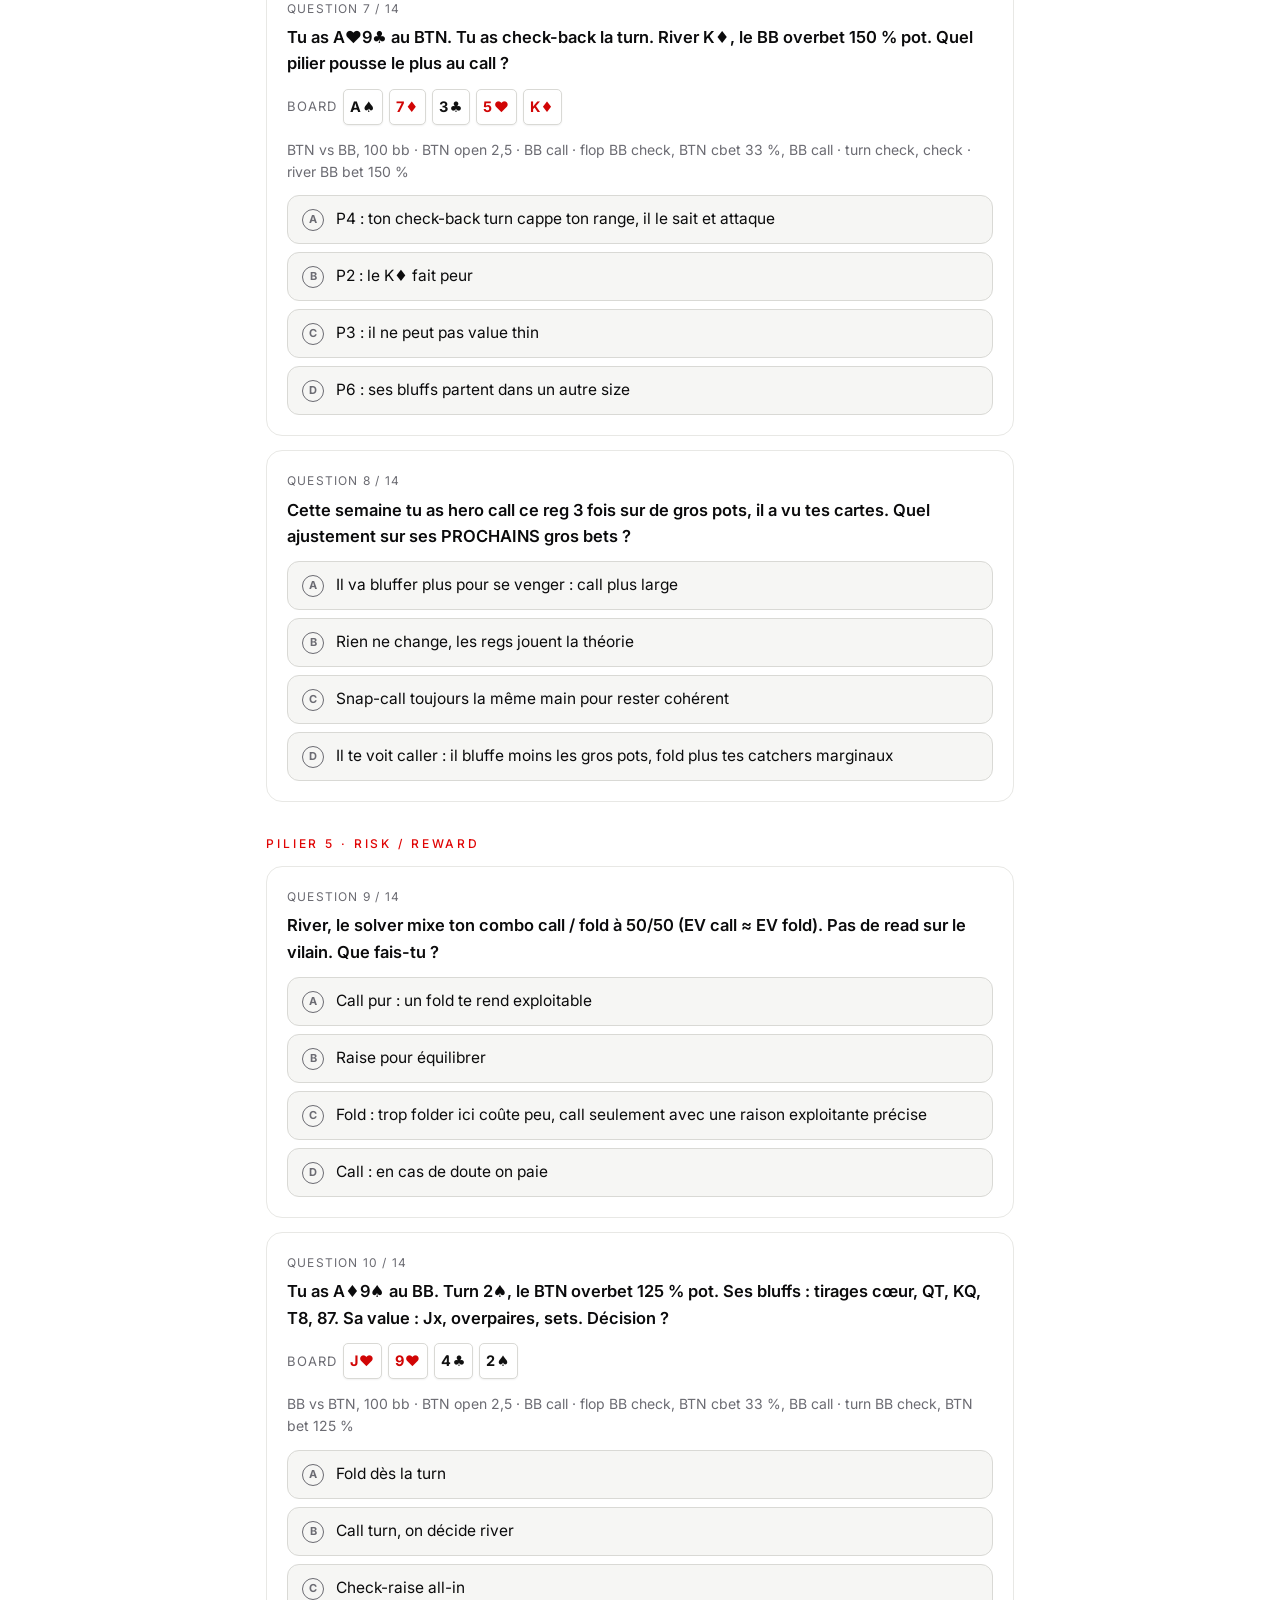
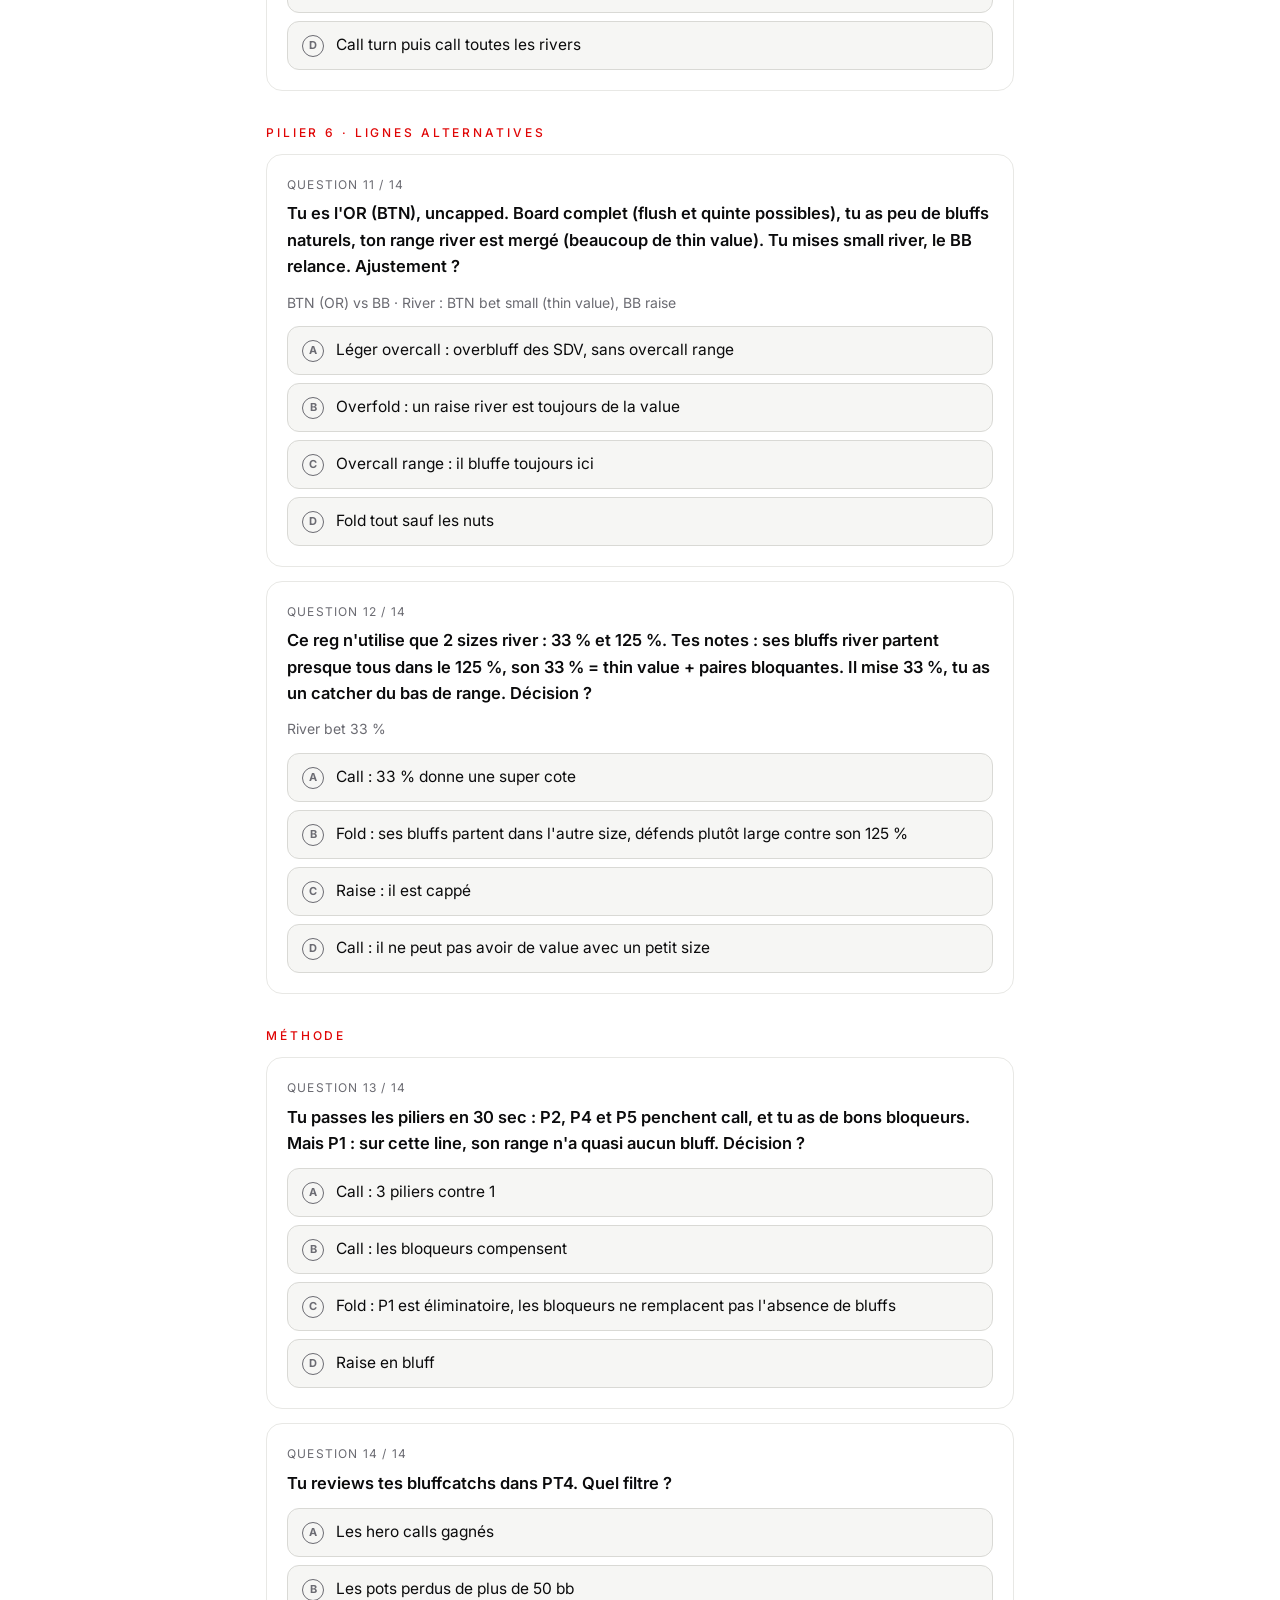
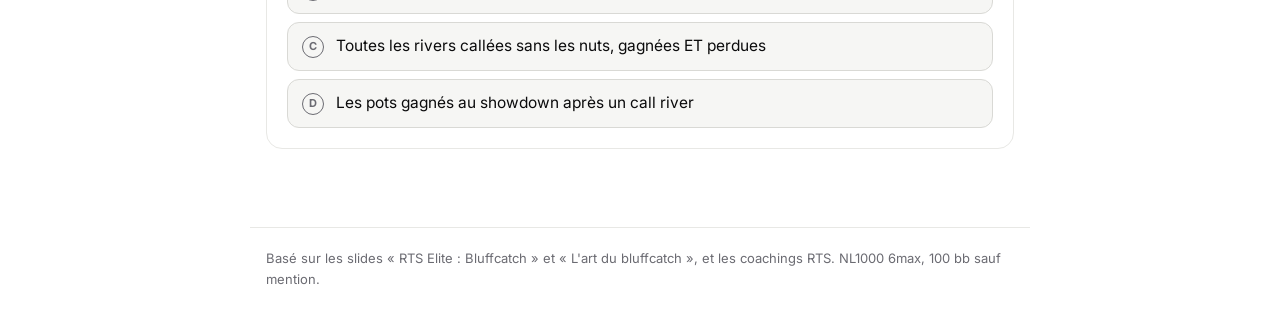
==== commit df019287: "Quiz page: fix unknown-card class" ====
--- a/quiz/bluffcatch-master/index.html
+++ b/quiz/bluffcatch-master/index.html
@@ -38,7 +38,7 @@
 .pc { display: inline-flex; align-items: center; justify-content: center; min-width: 34px; height: 44px; padding: 0 6px; border-radius: 5px; background: #fff; color: #111; border: 1px solid #d9d9d5; box-shadow: 0 1px 2px rgba(0,0,0,.06); font-family: var(--body); font-weight: 700; font-size: 16px; }
 .pc.r { color: #d10505; }
 .pc.sm { min-width: 30px; height: 36px; font-size: 14.5px; }
-.pc.q { color: var(--muted); border-style: dashed; }
+.pc.unk { color: var(--muted); border-style: dashed; }
 
 nav.tabs { display: flex; gap: 8px; margin-top: 26px; justify-content: center; flex-wrap: wrap; }
 nav.tabs button { font: 600 14px/1 var(--body); letter-spacing: .04em; padding: 13px 24px; border-radius: 999px; border: 1px solid var(--line-2); background: transparent; color: var(--ink); cursor: pointer; transition: background .2s, border-color .2s; }
@@ -449,7 +449,7 @@
 const esc = (s) => String(s).replace(/[&<>"]/g, (c) => ({ "&": "&amp;", "<": "&lt;", ">": "&gt;", '"': "&quot;" }[c]));
 
 function cardHTML(c) {
-  if (c === "?") return `<span class="pc sm q">?</span>`;
+  if (c === "?") return `<span class="pc sm unk">?</span>`;
   return `<span class="pc sm${/[♥♦]/.test(c) ? " r" : ""}">${c}</span>`;
 }
 
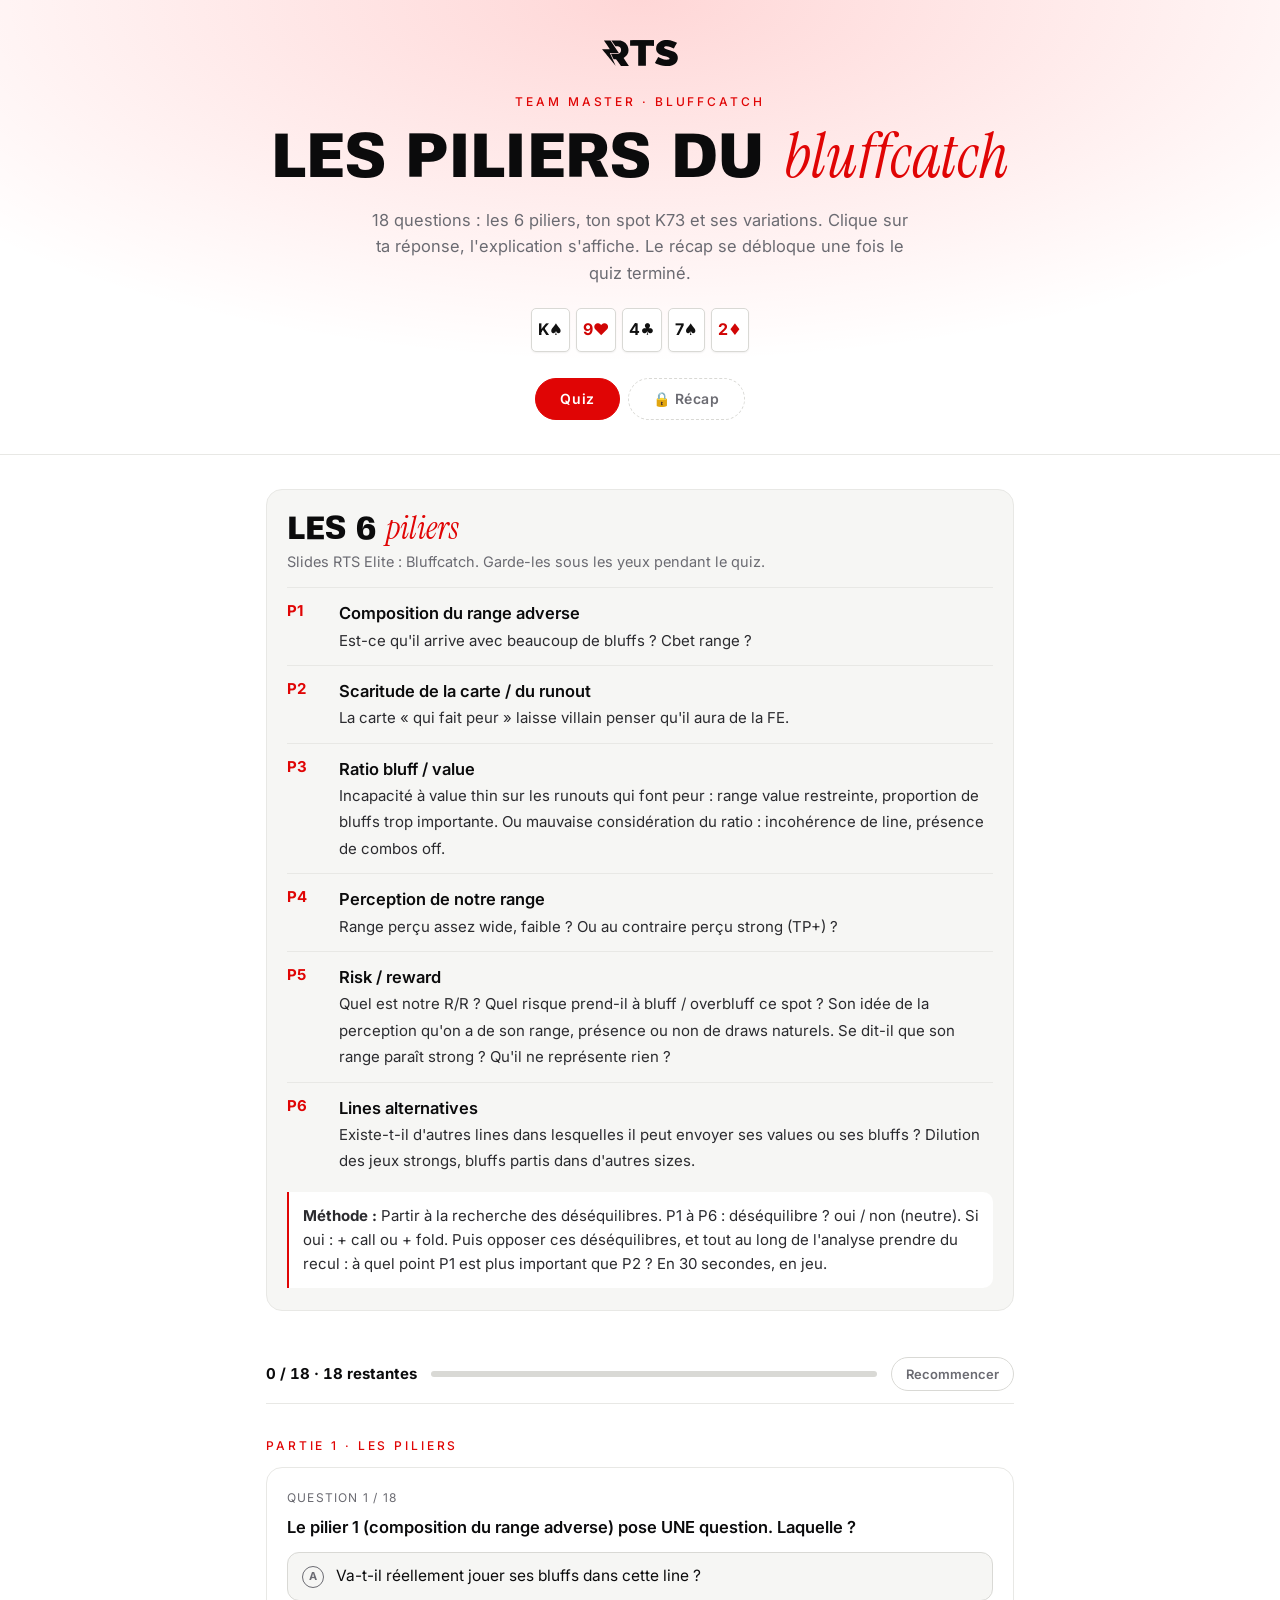
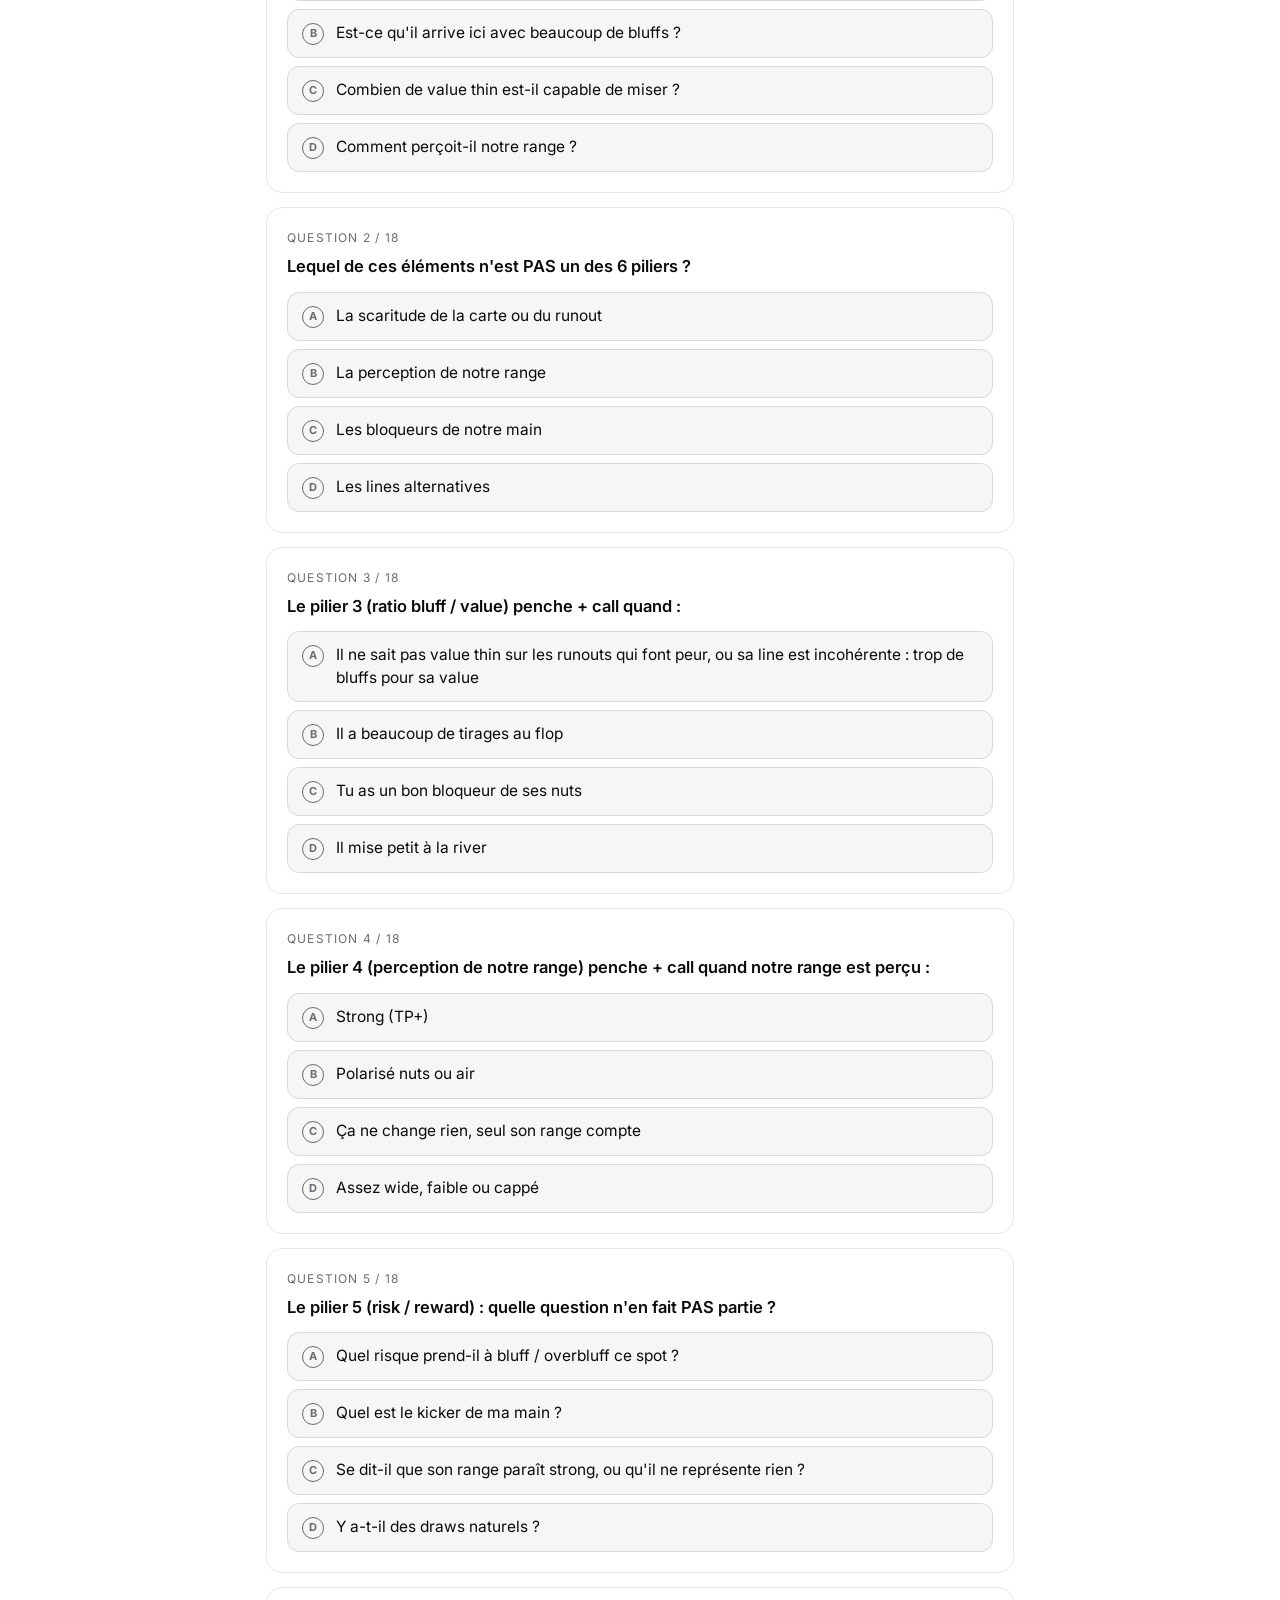
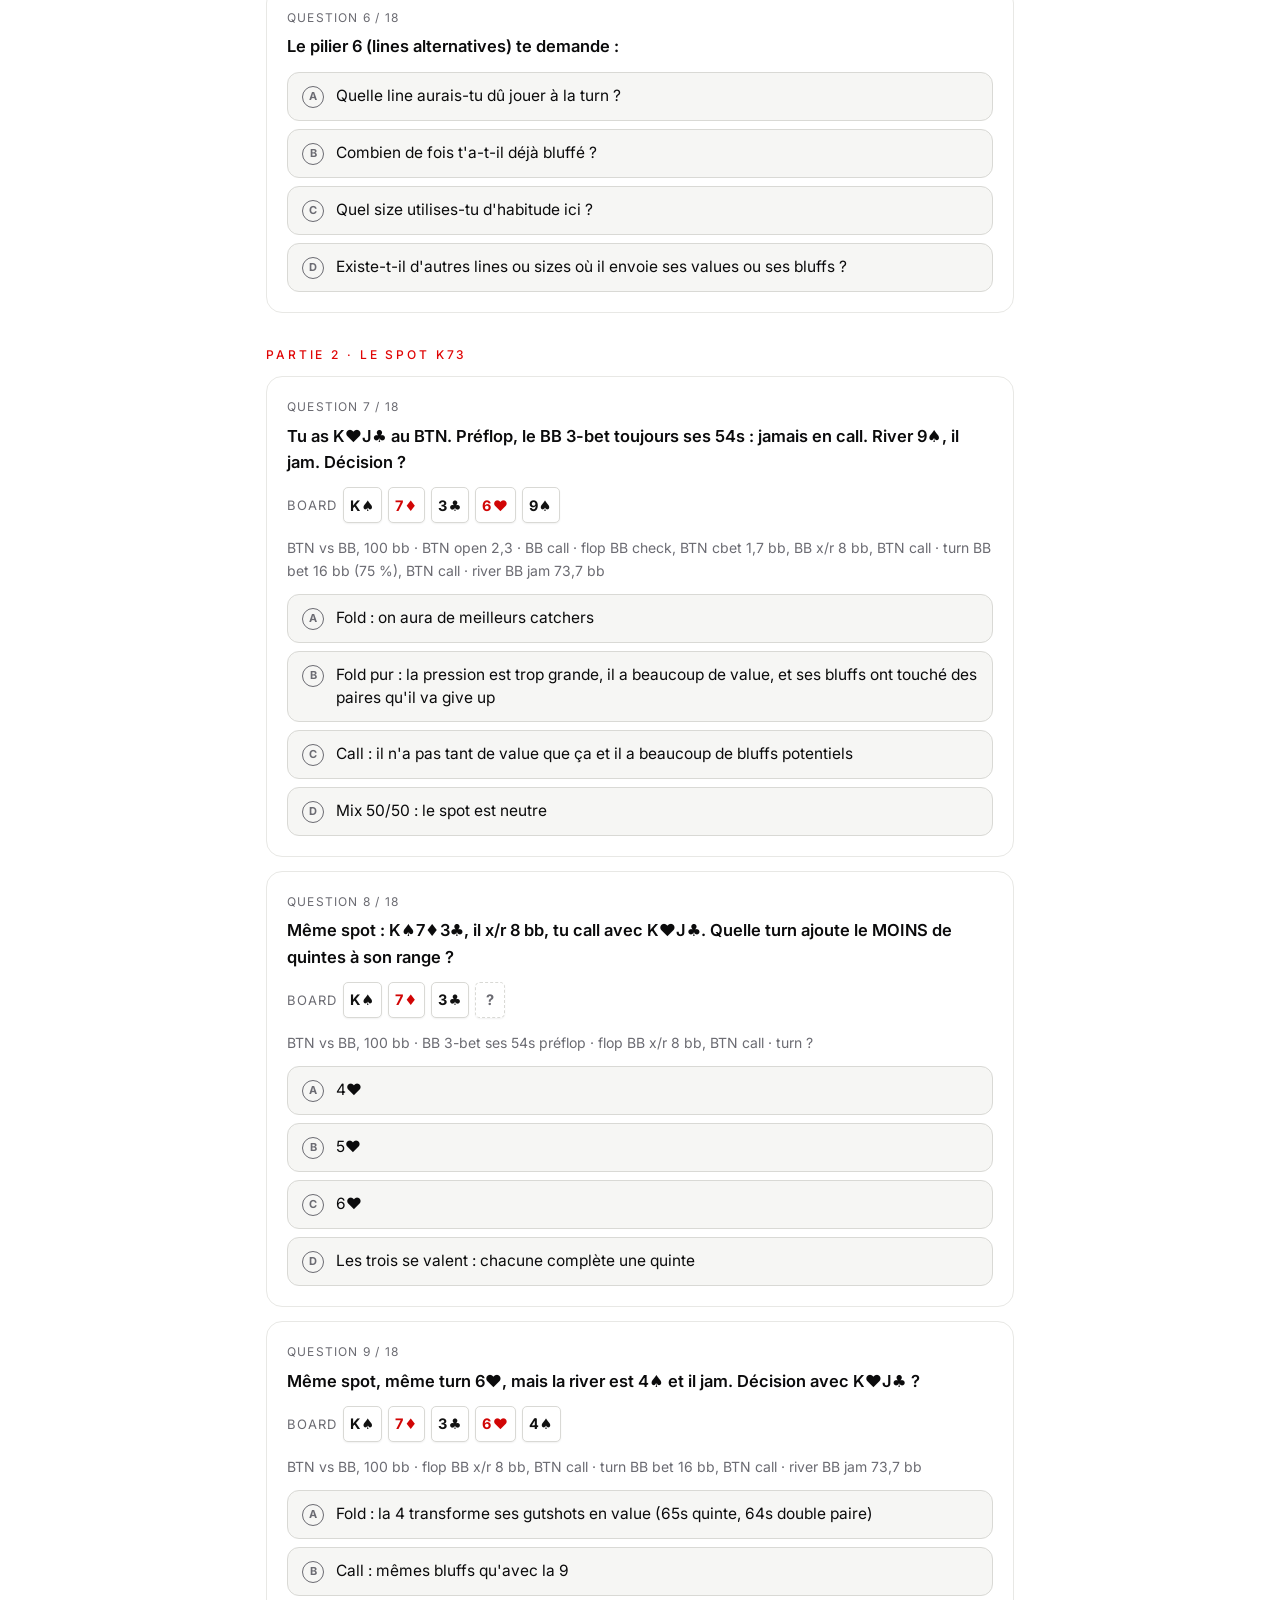
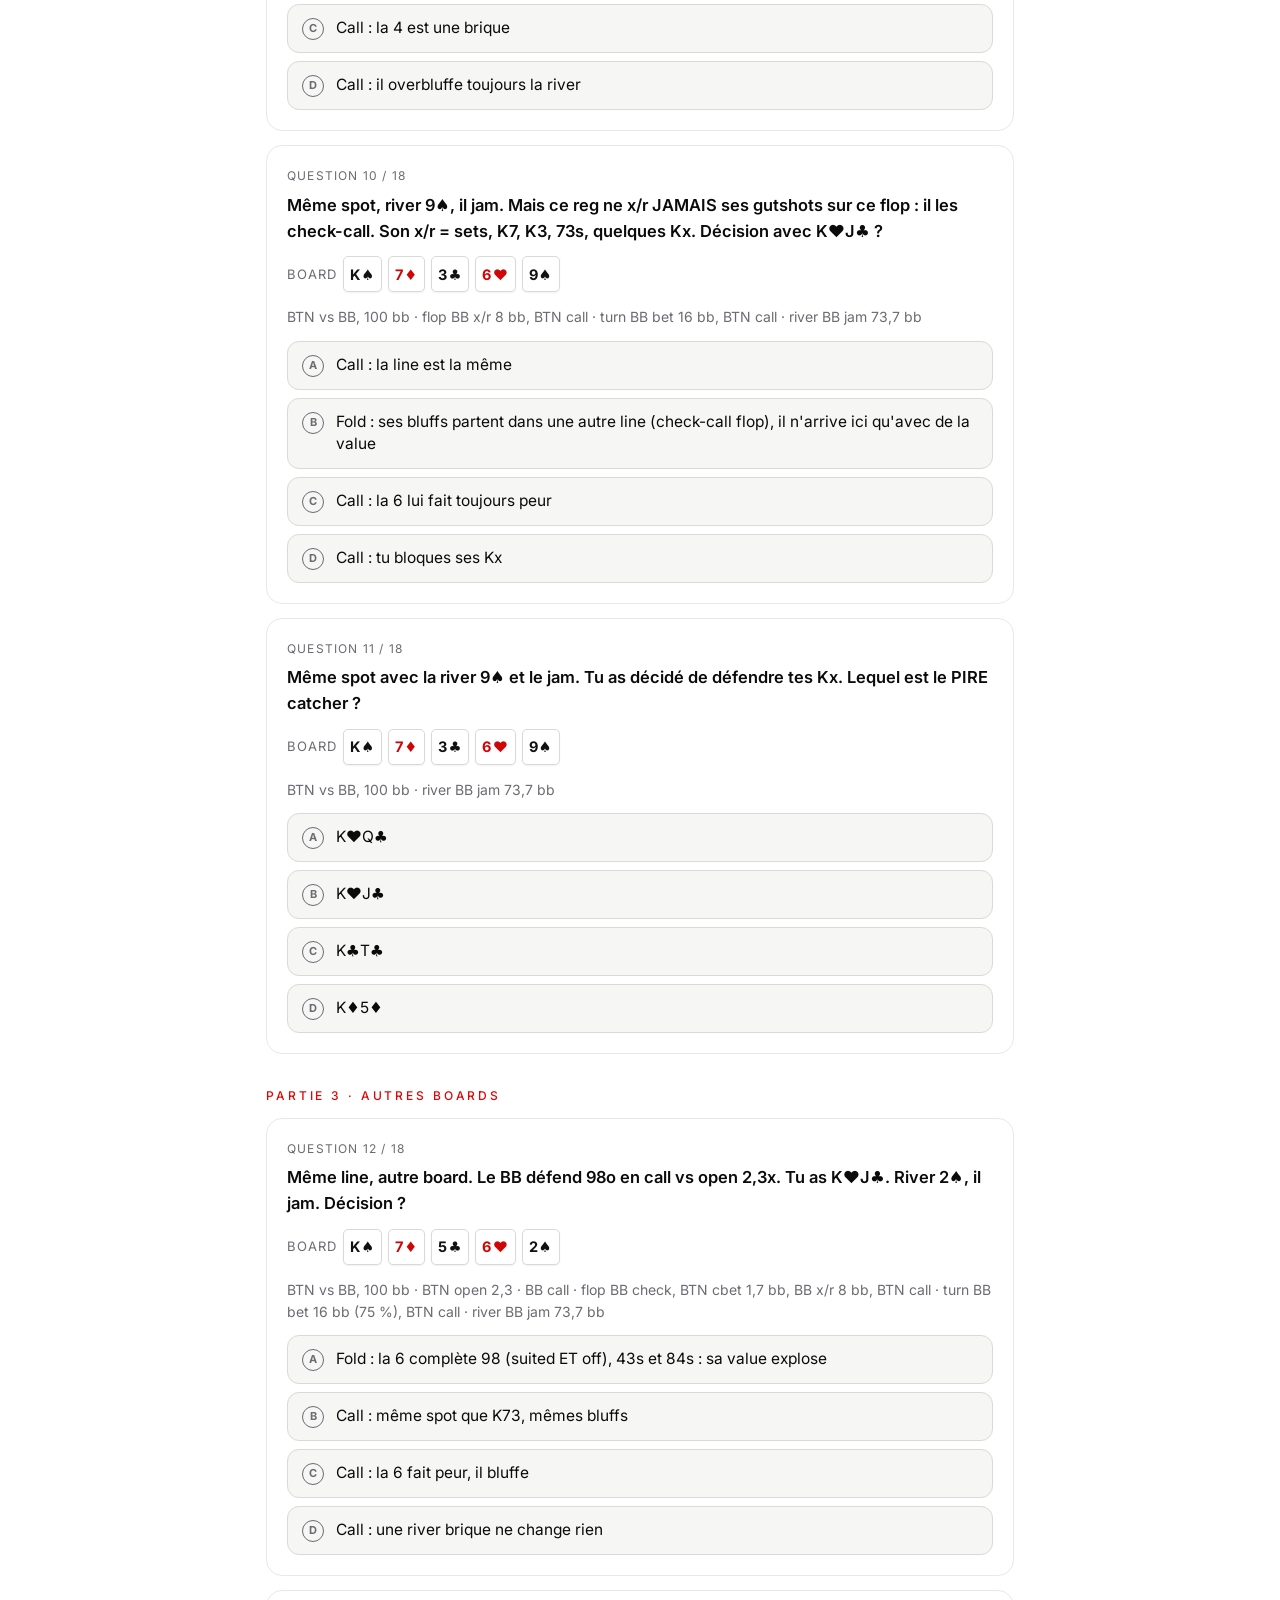
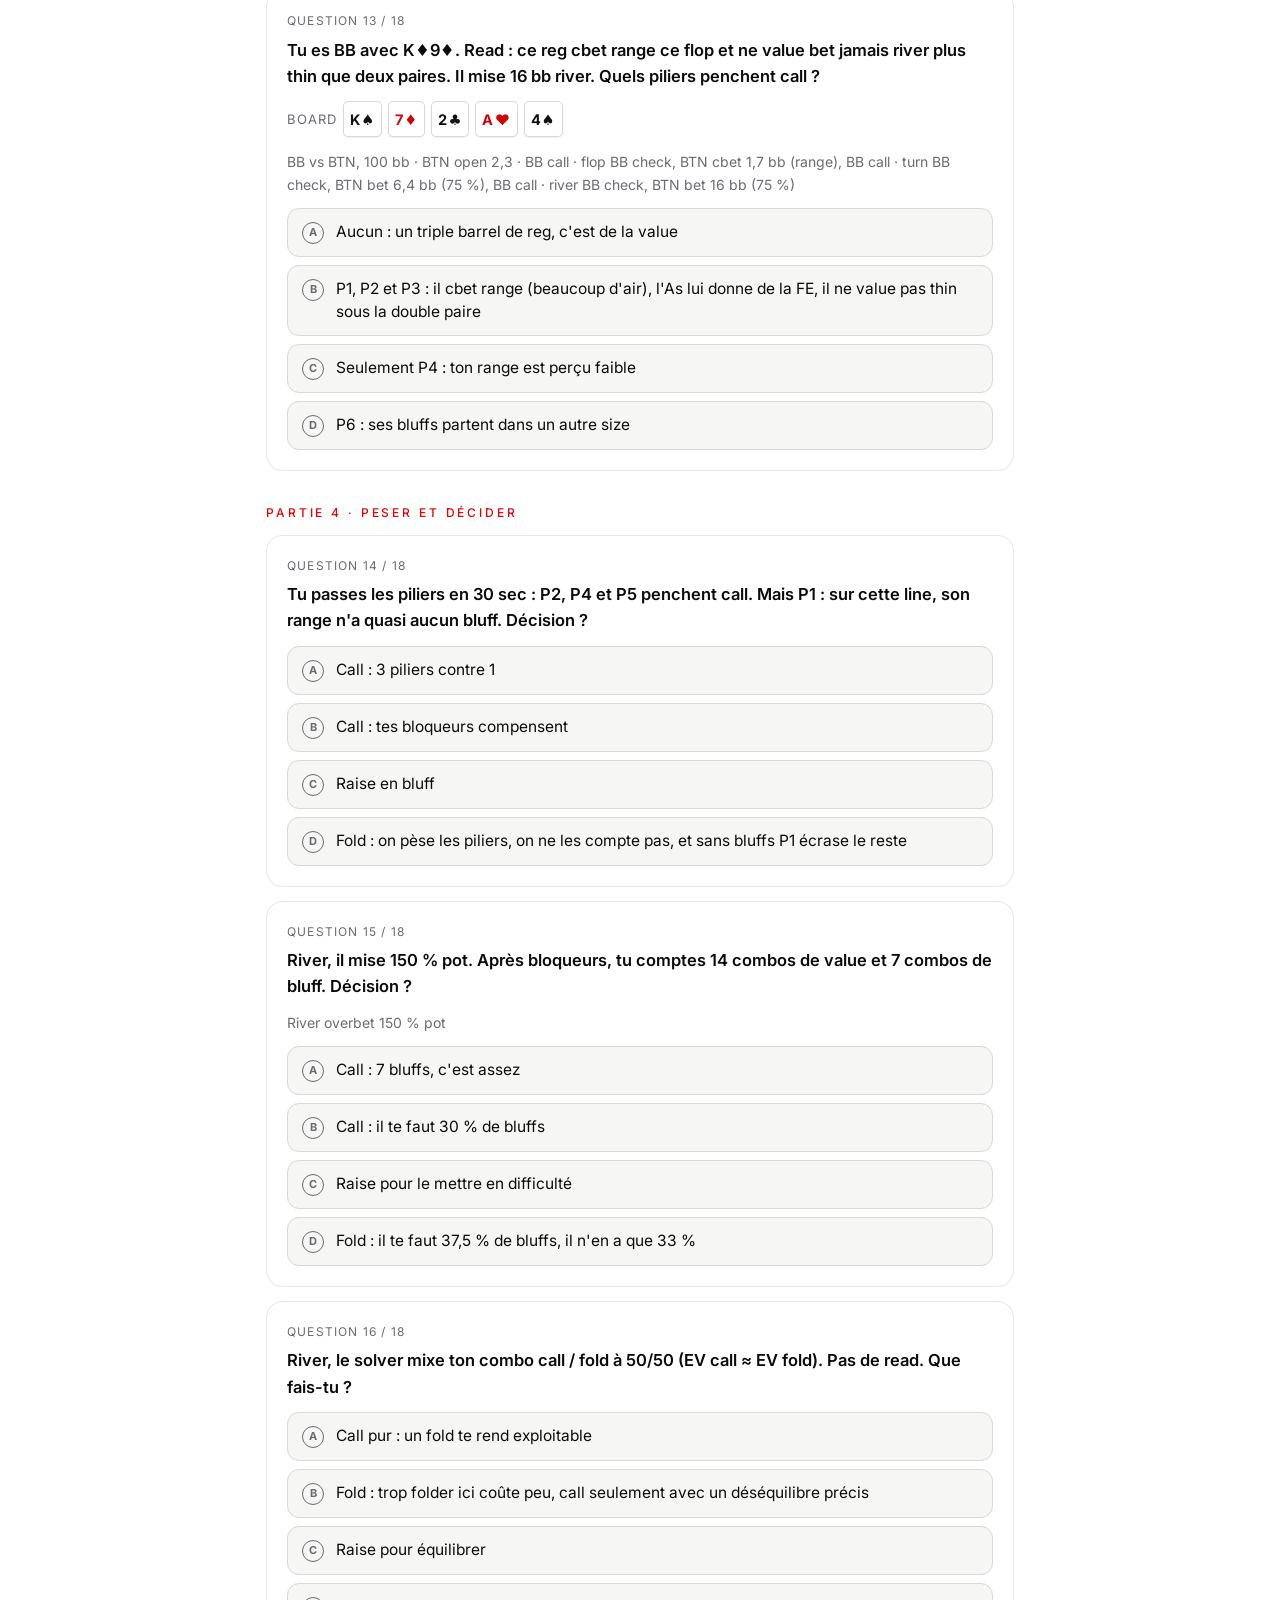
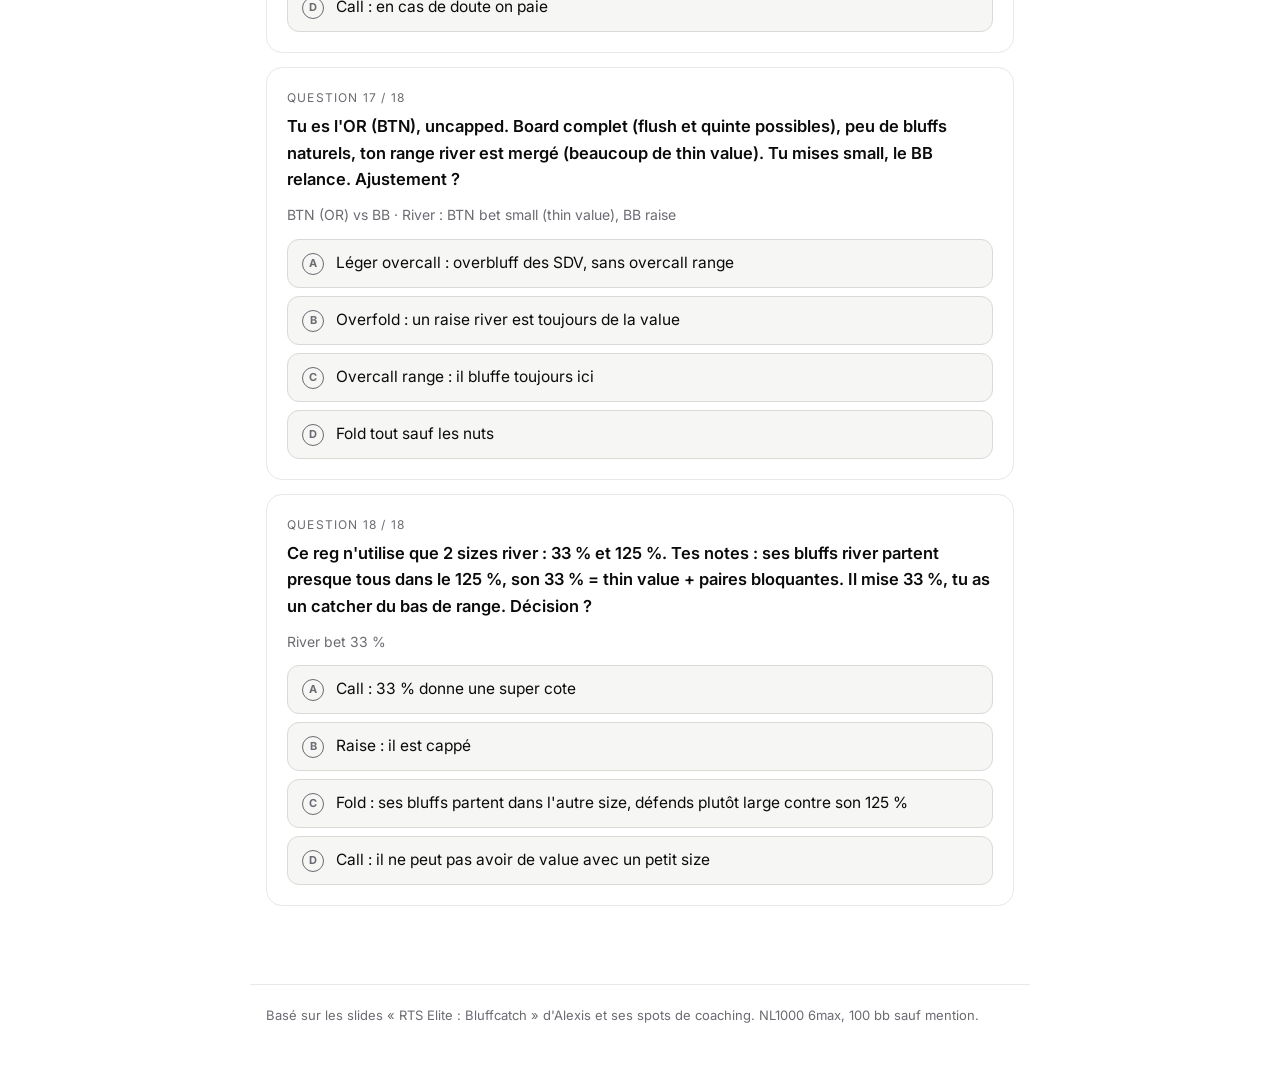
==== commit 33c9452e: "Bluffcatch quiz V2: Alexis's slides, K73 spot series, pillars on top" ====
--- a/quiz/bluffcatch-master/index.html
+++ b/quiz/bluffcatch-master/index.html
@@ -97,6 +97,15 @@
 .final p { margin: 0; color: var(--soft-ink); }
 footer { color: var(--muted); font-size: 13px; padding-block: 0 40px; border-top: 1px solid var(--line); padding-top: 20px; }
 
+.pillars { border: 1px solid var(--line); border-radius: 16px; padding: 22px 20px 8px; margin-bottom: 34px; background: var(--surface-2); }
+.pillars h2 { font-size: clamp(24px, 4.4vw, 32px); margin-bottom: 4px; }
+.pillars .sub { margin-bottom: 14px; font-size: 14.5px; }
+.pil { display: grid; grid-template-columns: 40px 1fr; gap: 12px; padding-block: 12px; border-top: 1px solid var(--line); }
+.pil .n { font: 700 15px/1.4 var(--body); color: var(--red); }
+.pil b { display: block; font-weight: 600; }
+.pil span { color: var(--soft-ink); font-size: 15px; }
+.method { margin: 6px 0 14px; padding: 12px 14px; border-left: 2px solid var(--red); background: var(--surface); border-radius: 0 10px 10px 0; font-size: 15px; color: var(--soft-ink); }
+
 @media (max-width: 560px) { .session { grid-template-columns: 1fr; gap: 6px; } }
 @media (prefers-reduced-motion: no-preference) { .opt { transition: border-color .15s, background .15s; } .meter i { transition: width .25s; } }
 </style>
@@ -108,7 +117,7 @@
     <img class="logo" src="logo-dark.svg" alt="RTS">
     <div class="eyebrow">Team Master · Bluffcatch</div>
     <h1>Les piliers du <em>bluffcatch</em></h1>
-    <p class="lede">14 spots : 2 par pilier et 2 sur la méthode. Clique sur ta réponse, l'explication s'affiche. Le récap se débloque une fois le quiz terminé.</p>
+    <p class="lede">18 questions : les 6 piliers, ton spot K73 et ses variations. Clique sur ta réponse, l'explication s'affiche. Le récap se débloque une fois le quiz terminé.</p>
     <div class="cards-deco" aria-hidden="true">
       <span class="pc">K♠</span><span class="pc r">9♥</span><span class="pc">4♣</span><span class="pc">7♠</span><span class="pc r">2♦</span>
     </div>
@@ -120,55 +129,45 @@
 </header>
 
 <main class="wrap">
+  <section class="pillars" aria-label="Les 6 piliers"><h2>Les 6 <em>piliers</em></h2><p class='sub'>Slides RTS Elite : Bluffcatch. Garde-les sous les yeux pendant le quiz.</p><div class='pil'><div class='n'>P1</div><div><b>Composition du range adverse</b><span>Est-ce qu&#x27;il arrive avec beaucoup de bluffs ? Cbet range ?</span></div></div><div class='pil'><div class='n'>P2</div><div><b>Scaritude de la carte / du runout</b><span>La carte « qui fait peur » laisse villain penser qu&#x27;il aura de la FE.</span></div></div><div class='pil'><div class='n'>P3</div><div><b>Ratio bluff / value</b><span>Incapacité à value thin sur les runouts qui font peur : range value restreinte, proportion de bluffs trop importante. Ou mauvaise considération du ratio : incohérence de line, présence de combos off.</span></div></div><div class='pil'><div class='n'>P4</div><div><b>Perception de notre range</b><span>Range perçu assez wide, faible ? Ou au contraire perçu strong (TP+) ?</span></div></div><div class='pil'><div class='n'>P5</div><div><b>Risk / reward</b><span>Quel est notre R/R ? Quel risque prend-il à bluff / overbluff ce spot ? Son idée de la perception qu&#x27;on a de son range, présence ou non de draws naturels. Se dit-il que son range paraît strong ? Qu&#x27;il ne représente rien ?</span></div></div><div class='pil'><div class='n'>P6</div><div><b>Lines alternatives</b><span>Existe-t-il d&#x27;autres lines dans lesquelles il peut envoyer ses values ou ses bluffs ? Dilution des jeux strongs, bluffs partis dans d&#x27;autres sizes.</span></div></div><div class='method'><b>Méthode :</b> Partir à la recherche des déséquilibres. P1 à P6 : déséquilibre ? oui / non (neutre). Si oui : + call ou + fold. Puis opposer ces déséquilibres, et tout au long de l&#x27;analyse prendre du recul : à quel point P1 est plus important que P2 ? En 30 secondes, en jeu.</div></section>
+
   <section id="view-recap" hidden>
-    <h2>Les 6 <em>piliers</em></h2>
-    <p class="sub">Une idée centrale : on part à la recherche des déséquilibres. Chaque pilier penche call, fold, ou reste neutre. Puis on les oppose et on les pèse.</p>
+    <h2>Ce qu'il faut <em>retenir</em></h2>
+    <p class="sub">Même line, même turn, conclusion inverse : tout part de la composition de son range, et elle commence au préflop.</p>
 
     <div class="session">
-      <div class="date">PILIERS 1 À 3</div>
+      <div class="date">LE SPOT K73</div>
       <div>
-        <h3>Ce qu'il a, ce que la carte change</h3>
+        <h3>Une carte qui fait peur sans rien lui donner</h3>
         <ul>
-          <li><b>P1 Composition du range adverse</b> : y a-t-il des bluffs dans son range sur cette line ? (cbet range, x/r non fréquencés). C'est le pilier numéro un : sans bluffs, fold.</li>
-          <li><b>P2 Carte ou runout qui fait peur</b> : il pense avoir de la fold equity, donc il bluffe plus. Board qui se paire = très bonne carte de catch. Flush ou quinte qui rentre = la pire.</li>
-          <li><b>P3 Ratio bluff / value</b> : incapable de value thin sur les runouts qui font peur = value restreinte, trop de bluffs. Compte en combos. Reg : 25 à 75 % pot underbluffé, au-dessus du pot overbluffé. Récréatif : l'inverse.</li>
+          <li>Il 3-bet ses 54s : la turn 6 ne lui donne aucune quinte. Elle fait peur (P2), ses gutshots 65s / 64s touchent une paire et continuent.</li>
+          <li>River 9 : tout rate, sa paire de 6 ne gagne quasi jamais. Il ne la give up pas, il la transfo. <b>Call.</b></li>
+          <li>River 4 : ses gutshots deviennent quinte et double paire. <b>Fold.</b></li>
+          <li>Il check-call ses gutshots au lieu de les x/r : ses bluffs partent dans une autre line (P6). <b>Fold.</b></li>
+          <li>Sur K75, la 6 complète 98o qu'il défend vs 2,3x : les combos off changent tout (P3). <b>Fold.</b></li>
         </ul>
       </div>
     </div>
 
     <div class="session">
-      <div class="date">PILIERS 4 À 6</div>
+      <div class="date">PILIER 6</div>
       <div>
-        <h3>Ce qu'il croit, ce qu'il risque, où il bluffe</h3>
+        <h3>Overbluffs et underbluffs des SDV</h3>
         <ul>
-          <li><b>P4 Perception de notre range</b> : perçu wide, faible ou cappé, il bluffe. Perçu strong (TP+), il bluffe moins.</li>
-          <li><b>P5 Risk / reward</b> : notre R/R et le sien. Quel risque prend-il à bluffer ? Bluffs à grosse équité + value dominante = fold dès la turn. EV proche de zéro sans read = fold.</li>
-          <li><b>P6 Lignes alternatives</b> : où partent ses bluffs et sa value dans les autres sizes ? Si ses bluffs partent ailleurs, ne catch pas. Bonus : draws naturels, nutsbusto, les nuts partent ailleurs.</li>
+          <li>Underbluff : OR uncapped, board pas complet (bluffs naturels), relance middle/big ou all-in non nuts. Regs CS, blueliners, ou qui nous savent aggro. <b>Léger overfold.</b></li>
+          <li>Overbluff : board complet, OR mergé avec beaucoup de thin value, sizes small, il se sent milk. Regs aggro, et en 400+ tout type de reg. <b>Léger overcall.</b></li>
+          <li>Tout reg peut bluffer tout spot. Tout reg peut fuck call tout spot. Considérer sans être extrémiste.</li>
         </ul>
       </div>
     </div>
 
-    <div class="session">
-      <div class="date">MÉTHODE</div>
-      <div>
-        <h3>En 30 secondes, en jeu</h3>
-        <ul>
-          <li>P1 à P6 : déséquilibre oui ou non. Si oui, <b>+ call</b> ou <b>+ fold</b>. Puis on oppose et on pèse : on ne compte pas les piliers.</li>
-          <li>Un seul red flag suffit à ne pas catcher. Les bloqueurs ne remplacent jamais l'absence de bluffs.</li>
-          <li>Overbluff des SDV (board complet, OR mergé, sizes small) : léger overcall. Underbluff des SDV (board incomplet, OR uncapped, raise middle/big) : léger overfold. Jamais extrémiste.</li>
-          <li>Règle d'or : tout reg peut bluffer tout spot, tout reg peut fuck call tout spot.</li>
-          <li>Review : toutes tes rivers callées sans les nuts, gagnées ET perdues.</li>
-        </ul>
-      </div>
-    </div>
-
-    <div class="next"><b>Entraînement :</b> applique les piliers vite sur solver, puis en 30 secondes en jeu. Suppose d'abord, vérifie ensuite.</div>
+    <div class="next"><b>Entraînement :</b> applique les piliers vite sur solver, puis en 30 secondes en jeu.</div>
     <button class="start-btn" id="go-quiz">Revoir mes réponses</button>
   </section>
 
   <section id="view-quiz">
     <div class="scorebar">
-      <span class="score" id="score">0 / 14</span>
+      <span class="score" id="score">0 / 18</span>
       <div class="meter" aria-hidden="true"><i class="g" id="m-g" style="width:0%"></i><i class="b" id="m-b" style="width:0%"></i></div>
       <button class="reset" id="reset">Recommencer</button>
     </div>
@@ -181,203 +180,295 @@
   </section>
 </main>
 
-<footer class="wrap">Basé sur les slides « RTS Elite : Bluffcatch » et « L'art du bluffcatch », et les coachings RTS. NL1000 6max, 100 bb sauf mention.</footer>
+<footer class="wrap">Basé sur les slides « RTS Elite : Bluffcatch » d'Alexis et ses spots de coaching. NL1000 6max, 100 bb sauf mention.</footer>
 
 <script>
 const PARTS = [
  {
-  "title": "Pilier 1 · Composition du range adverse",
+  "title": "Partie 1 · Les piliers",
   "qs": [
    {
-    "stem": "Le pilier 1 (composition du range adverse) pose UNE seule question. Laquelle ?",
+    "stem": "Le pilier 1 (composition du range adverse) pose UNE question. Laquelle ?",
     "line": "",
     "board": [],
     "opts": [
      "Va-t-il réellement jouer ses bluffs dans cette line ?",
-     "Y a-t-il des bluffs dans son range sur cette line ?",
+     "Est-ce qu'il arrive ici avec beaucoup de bluffs ?",
      "Combien de value thin est-il capable de miser ?",
      "Comment perçoit-il notre range ?"
     ],
     "a": 1,
-    "why": "P1 = existence de bluffs dans son range, rien d'autre. Savoir s'il les joue relève du risk/reward (P5) et des lignes alternatives (P6). Et c'est le pilier numéro 1 : sans bluffs dans son range, inutile d'aller plus loin, fold.",
-    "src": "Alexis, Z077 2025-08-27 24:18 · Adrien, Z097 2025-09-16"
-   },
-   {
-    "stem": "Tu as A♣T♣. Read : ce reg check-raise ce flop environ 2 fois plus que la théorie, avec beaucoup d'offsuit sans tirage (overcards, backdoors), puis il barrel la turn quasi range. River K♦, il mise 33 bb. Décision et raison principale ?",
-    "line": "CO vs BB, 100 bb · CO open 2,5 · BB call · flop CO cbet 1,8 bb, BB x/r 6 bb, CO call · turn BB bet 13 bb (75 %), CO call · river BB bet 33 bb (75 %)",
-    "board": [
-     "T♦",
-     "8♠",
-     "3♣",
-     "2♥",
-     "K♦"
-    ],
-    "opts": [
-     "Fold : x/r flop + 2 barrels d'un reg, c'est de la value",
-     "Fold : le K♦ renforce son range de value",
-     "Call : ses x/r non fréquencés (trop d'offsuit + backdoors) remplissent son range de bluffs",
-     "Raise all-in pour la value"
+    "why": "P1 = est-ce qu'il arrive avec beaucoup de bluffs (cbet range, x/r larges...). S'il les joue vraiment, c'est le risk/reward (P5) et les lines alternatives (P6). Sa value thin, c'est P3. Notre range perçu, c'est P4.",
+    "src": "Slides RTS Elite : Bluffcatch, rappel des piliers"
+   },
+   {
+    "stem": "Lequel de ces éléments n'est PAS un des 6 piliers ?",
+    "line": "",
+    "board": [],
+    "opts": [
+     "La scaritude de la carte ou du runout",
+     "La perception de notre range",
+     "Les bloqueurs de notre main",
+     "Les lines alternatives"
     ],
     "a": 2,
-    "why": "Le poids des x/r non fréquencés (slides L'art du bluffcatch) : x/r avec trop d'offsuit + BDFD + random, puis bet range turn = range qui arrive river avec trop de bluffs (P1). Le K est en plus une carte qui fait peur (P2). R/R : à 75 % pot tu dois avoir raison 30 % du temps seulement.",
-    "src": "Slides L'art du bluffcatch (2023), le poids des x/r non fréquencés"
+    "why": "Les 6 piliers : composition du range adverse, scaritude du runout, ratio bluff / value, perception de notre range, risk / reward, lines alternatives. Les bloqueurs servent à choisir quel catcher payer, une fois que les piliers ont dit call.",
+    "src": "Slides RTS Elite : Bluffcatch, rappel des piliers"
+   },
+   {
+    "stem": "Le pilier 3 (ratio bluff / value) penche + call quand :",
+    "line": "",
+    "board": [],
+    "opts": [
+     "Il ne sait pas value thin sur les runouts qui font peur, ou sa line est incohérente : trop de bluffs pour sa value",
+     "Il a beaucoup de tirages au flop",
+     "Tu as un bon bloqueur de ses nuts",
+     "Il mise petit à la river"
+    ],
+    "a": 0,
+    "why": "P3 : incapacité à value thin sur les runouts qui font peur = range value restreinte, donc proportion de bluffs trop importante. Ou mauvaise considération du ratio : incohérence de line, présence de combos off (= il ne voit pas ce déséquilibre).",
+    "src": "Slides RTS Elite : Bluffcatch, P3"
+   },
+   {
+    "stem": "Le pilier 4 (perception de notre range) penche + call quand notre range est perçu :",
+    "line": "",
+    "board": [],
+    "opts": [
+     "Strong (TP+)",
+     "Polarisé nuts ou air",
+     "Ça ne change rien, seul son range compte",
+     "Assez wide, faible ou cappé"
+    ],
+    "a": 3,
+    "why": "Range perçu wide, faible ou cappé : il pense avoir de la FE, il bluffe plus. Range perçu strong (TP+) : il bluffe moins, P4 penche fold.",
+    "src": "Slides RTS Elite : Bluffcatch, P4"
+   },
+   {
+    "stem": "Le pilier 5 (risk / reward) : quelle question n'en fait PAS partie ?",
+    "line": "",
+    "board": [],
+    "opts": [
+     "Quel risque prend-il à bluff / overbluff ce spot ?",
+     "Quel est le kicker de ma main ?",
+     "Se dit-il que son range paraît strong, ou qu'il ne représente rien ?",
+     "Y a-t-il des draws naturels ?"
+    ],
+    "a": 1,
+    "why": "P5 : notre R/R, le risque qu'il prend à bluffer, son idée de la perception qu'on a de son range, la présence ou non de draws naturels, se dit-il que son range paraît strong ou qu'il ne représente rien. Le kicker n'est pas un pilier.",
+    "src": "Slides RTS Elite : Bluffcatch, P5"
+   },
+   {
+    "stem": "Le pilier 6 (lines alternatives) te demande :",
+    "line": "",
+    "board": [],
+    "opts": [
+     "Quelle line aurais-tu dû jouer à la turn ?",
+     "Combien de fois t'a-t-il déjà bluffé ?",
+     "Quel size utilises-tu d'habitude ici ?",
+     "Existe-t-il d'autres lines ou sizes où il envoie ses values ou ses bluffs ?"
+    ],
+    "a": 3,
+    "why": "P6 : si ses jeux strongs ou ses bluffs partent dans d'autres lines (autre size, check-call au lieu de x/r...), la line qu'il joue s'en trouve diluée ou vidée. C'est de là que vient le concept des overbluffs / underbluffs des SDV.",
+    "src": "Slides RTS Elite : Bluffcatch, P6"
    }
   ]
  },
  {
-  "title": "Pilier 2 · Carte ou runout qui fait peur",
+  "title": "Partie 2 · Le spot K73",
   "qs": [
    {
-    "stem": "Tu es BB avec Q♦8♦ et tu as callé flop et turn. Quelle river est la PIRE pour ton bluffcatch ?",
-    "line": "BB vs BTN, 100 bb · BTN open 2,5 · BB call · flop BTN cbet 33 %, BB call · turn BTN bet 75 %, BB call · river BTN bet 75 %",
+    "stem": "Tu as K♥J♣ au BTN. Préflop, le BB 3-bet toujours ses 54s : jamais en call. River 9♠, il jam. Décision ?",
+    "line": "BTN vs BB, 100 bb · BTN open 2,3 · BB call · flop BB check, BTN cbet 1,7 bb, BB x/r 8 bb, BTN call · turn BB bet 16 bb (75 %), BTN call · river BB jam 73,7 bb",
     "board": [
-     "Q♥",
-     "9♥",
-     "4♣",
-     "6♠",
+     "K♠",
+     "7♦",
+     "3♣",
+     "6♥",
+     "9♠"
+    ],
+    "opts": [
+     "Fold : on aura de meilleurs catchers",
+     "Fold pur : la pression est trop grande, il a beaucoup de value, et ses bluffs ont touché des paires qu'il va give up",
+     "Call : il n'a pas tant de value que ça et il a beaucoup de bluffs potentiels",
+     "Mix 50/50 : le spot est neutre"
+    ],
+    "a": 2,
+    "why": "La clé : pas de 54s dans son range (il les 3-bet), donc la 6 ne lui donne AUCUNE quinte. Elle fait peur (P2) sans rien lui apporter. Son x/r flop contient ses gutshots 65s et 64s : à la turn ils touchent une paire de 6 + gutshot et continuent. River 9 : tout rate. Sa paire de 6 ne gagne quasi jamais contre ta range qui a payé x/r et turn : il ne la give up pas, il la transfo. Sa value : sets 77 et 33, K7, K3, 73s. P1 + call. Jam 73,7 bb dans 53,1 bb : il te faut environ 37 %.",
+    "src": "Spot d'Alexis, coaching Master"
+   },
+   {
+    "stem": "Même spot : K♠7♦3♣, il x/r 8 bb, tu call avec K♥J♣. Quelle turn ajoute le MOINS de quintes à son range ?",
+    "line": "BTN vs BB, 100 bb · BB 3-bet ses 54s préflop · flop BB x/r 8 bb, BTN call · turn ?",
+    "board": [
+     "K♠",
+     "7♦",
+     "3♣",
      "?"
     ],
     "opts": [
-     "4♦ (le board se paire)",
-     "2♠ (brique)",
-     "K♠ (overcard)",
-     "J♥ (flush + quintes KT, T8 complétées)"
+     "4♥",
+     "5♥",
+     "6♥",
+     "Les trois se valent : chacune complète une quinte"
+    ],
+    "a": 2,
+    "why": "La 4 complète 65s, la 5 complète 64s : deux gutshots qu'il x/r au flop. La 6 ne complète que 54s, qu'il 3-bet préflop. La 6 a l'air de la pire carte, c'est la meilleure pour ton catch. La composition de son range (P1) part du préflop.",
+    "src": "Variation du spot d'Alexis"
+   },
+   {
+    "stem": "Même spot, même turn 6♥, mais la river est 4♠ et il jam. Décision avec K♥J♣ ?",
+    "line": "BTN vs BB, 100 bb · flop BB x/r 8 bb, BTN call · turn BB bet 16 bb, BTN call · river BB jam 73,7 bb",
+    "board": [
+     "K♠",
+     "7♦",
+     "3♣",
+     "6♥",
+     "4♠"
+    ],
+    "opts": [
+     "Fold : la 4 transforme ses gutshots en value (65s quinte, 64s double paire)",
+     "Call : mêmes bluffs qu'avec la 9",
+     "Call : la 4 est une brique",
+     "Call : il overbluffe toujours la river"
+    ],
+    "a": 0,
+    "why": "Avec la 9, ses 65s et 64s ratent et deviennent ses bluffs. Avec la 4, 65s fait la quinte, 64s la double paire, 85s aussi la quinte. Ses principaux bluffs passent en value : son ratio bluff / value s'écroule. Même line, river différente, conclusion inverse.",
+    "src": "Variation du spot d'Alexis"
+   },
+   {
+    "stem": "Même spot, river 9♠, il jam. Mais ce reg ne x/r JAMAIS ses gutshots sur ce flop : il les check-call. Son x/r = sets, K7, K3, 73s, quelques Kx. Décision avec K♥J♣ ?",
+    "line": "BTN vs BB, 100 bb · flop BB x/r 8 bb, BTN call · turn BB bet 16 bb, BTN call · river BB jam 73,7 bb",
+    "board": [
+     "K♠",
+     "7♦",
+     "3♣",
+     "6♥",
+     "9♠"
+    ],
+    "opts": [
+     "Call : la line est la même",
+     "Fold : ses bluffs partent dans une autre line (check-call flop), il n'arrive ici qu'avec de la value",
+     "Call : la 6 lui fait toujours peur",
+     "Call : tu bloques ses Kx"
+    ],
+    "a": 1,
+    "why": "P6 : ses gutshots partent dans une autre line (check-call), son x/r est vidé de ses bluffs. Donc P1 : il n'arrive plus avec des bluffs. Même board, même line, mais un adversaire qui construit son range autrement : fold.",
+    "src": "Variation du spot d'Alexis · Slides RTS Elite : Bluffcatch, P6"
+   },
+   {
+    "stem": "Même spot avec la river 9♠ et le jam. Tu as décidé de défendre tes Kx. Lequel est le PIRE catcher ?",
+    "line": "BTN vs BB, 100 bb · river BB jam 73,7 bb",
+    "board": [
+     "K♠",
+     "7♦",
+     "3♣",
+     "6♥",
+     "9♠"
+    ],
+    "opts": [
+     "K♥Q♣",
+     "K♥J♣",
+     "K♣T♣",
+     "K♦5♦"
     ],
     "a": 3,
-    "why": "Les cartes qui complètent flush ou quinte sont les pires textures de bluffcatch : trop de value ajoutée, ses draws deviennent value et il lui reste peu de bluffs. À l'inverse, une river qui paire le board est une excellente carte de catch : peu de value ajoutée, la carte fait peur, donc il bluffe.",
-    "src": "Enzo, Z531 2026-08-20 09:25"
-   },
-   {
-    "stem": "Contre quel profil le pilier 2 (carte qui fait peur) doit-il peser LE PLUS dans ta décision ?",
-    "line": "",
-    "board": [],
-    "opts": [
-     "Un reg solide NL1000",
-     "Un récréatif faible",
-     "Un reg blueliner",
-     "Un joueur très GTO, peu de tells"
-    ],
-    "a": 1,
-    "why": "Plus l'adversaire est faible, plus il bluffe la carte qui fait peur sans regarder les interactions de ranges : on pondère P2 plus fort. Un reg, lui, regarde si la carte est vraiment dans son range avant de la bluffer.",
-    "src": "Adrien, Z096 2025-09-16"
+    "why": "Ses meilleurs bluffs sont 65s et 64s. K♦5♦ enlève 6♦5♦ : 1 de ses 3 combos de 65s. Moins de bluffs dans son range (P1). KQ, KJ et KT ne bloquent rien de ses bluffs. Une fois que les piliers disent call, choisis tes catchers par ce qu'ils bloquent.",
+    "src": "Variation du spot d'Alexis"
    }
   ]
  },
  {
-  "title": "Pilier 3 · Ratio bluff / value",
+  "title": "Partie 3 · Autres boards",
   "qs": [
    {
-    "stem": "River, même spot, même bloc de catchers. Contre un REG, quel size est en moyenne le plus OVERbluffé ?",
-    "line": "",
-    "board": [],
-    "opts": [
-     "33 % pot",
-     "50 % pot",
-     "75 % pot",
-     "150 % pot"
-    ],
-    "a": 3,
-    "why": "Contre un reg, 25 à 75 % pot est underbluffé et au-dessus du pot est overbluffé. Contre un récréatif, c'est l'inverse : sous le pot overbluffé (66 à 75 % = le size le plus bluffé), au-dessus du pot underbluffé.",
-    "src": "Enzo, Z599 2026-10-08 07:00 · Enzo, Z131 2025-10-16 09:42"
-   },
-   {
-    "stem": "River, il mise 150 % pot. Après bloqueurs, tu comptes 14 combos de value et 7 combos de bluff. Décision ?",
-    "line": "River overbet 150 % pot",
-    "board": [],
-    "opts": [
-     "Call : 7 bluffs, c'est assez",
-     "Fold : il te faut 37,5 % de bluffs, il n'en a que 33 %",
-     "Call : il te faut 30 % de bluffs",
-     "Raise pour le mettre en difficulté"
+    "stem": "Même line, autre board. Le BB défend 98o en call vs open 2,3x. Tu as K♥J♣. River 2♠, il jam. Décision ?",
+    "line": "BTN vs BB, 100 bb · BTN open 2,3 · BB call · flop BB check, BTN cbet 1,7 bb, BB x/r 8 bb, BTN call · turn BB bet 16 bb (75 %), BTN call · river BB jam 73,7 bb",
+    "board": [
+     "K♠",
+     "7♦",
+     "5♣",
+     "6♥",
+     "2♠"
+    ],
+    "opts": [
+     "Fold : la 6 complète 98 (suited ET off), 43s et 84s : sa value explose",
+     "Call : même spot que K73, mêmes bluffs",
+     "Call : la 6 fait peur, il bluffe",
+     "Call : une river brique ne change rien"
+    ],
+    "a": 0,
+    "why": "Ici la 6 complète des combos qu'il a vraiment : 98o (12 combos off qu'il défend vs 2,3x), 98s, 43s, 84s. Plus les doubles paires 76 et 65. Ses gutshots du flop sont devenus de la value. Même line, même turn qu'à K73, conclusion inverse : tout se joue dans la composition de son range (P1) et ses combos off (P3). Sur un open plus gros, il défend moins d'offsuit : vérifie ses ranges.",
+    "src": "Variation du spot d'Alexis"
+   },
+   {
+    "stem": "Tu es BB avec K♦9♦. Read : ce reg cbet range ce flop et ne value bet jamais river plus thin que deux paires. Il mise 16 bb river. Quels piliers penchent call ?",
+    "line": "BB vs BTN, 100 bb · BTN open 2,3 · BB call · flop BB check, BTN cbet 1,7 bb (range), BB call · turn BB check, BTN bet 6,4 bb (75 %), BB call · river BB check, BTN bet 16 bb (75 %)",
+    "board": [
+     "K♠",
+     "7♦",
+     "2♣",
+     "A♥",
+     "4♠"
+    ],
+    "opts": [
+     "Aucun : un triple barrel de reg, c'est de la value",
+     "P1, P2 et P3 : il cbet range (beaucoup d'air), l'As lui donne de la FE, il ne value pas thin sous la double paire",
+     "Seulement P4 : ton range est perçu faible",
+     "P6 : ses bluffs partent dans un autre size"
     ],
     "a": 1,
-    "why": "Call de 1,5 pour gagner 2,5 : il te faut 1,5 / 4 = 37,5 %. Ses bluffs : 7 / 21 = 33 %. Fold. Le même ratio face à 75 % pot (besoin 30 %) serait un call. Toujours compter ses combos de bluff contre sa value, en combos, avant de décider.",
-    "src": "Coaching HU 2026-06-24 00:17"
+    "why": "P1 : cbet range = il arrive avec beaucoup d'air. P2 : l'As fait peur à tes Kx, il pense avoir de la FE. P3 : AQ, AJ checkent river, sa value commence à deux paires : range value restreinte. À 75 % pot, il te faut 30 %.",
+    "src": "Slides RTS Elite : Bluffcatch, P1 à P3"
    }
   ]
  },
  {
-  "title": "Pilier 4 · Perception de notre range",
+  "title": "Partie 4 · Peser et décider",
   "qs": [
    {
-    "stem": "Tu as A♥9♣ au BTN. Tu as check-back la turn. River K♦, le BB overbet 150 % pot. Quel pilier pousse le plus au call ?",
-    "line": "BTN vs BB, 100 bb · BTN open 2,5 · BB call · flop BB check, BTN cbet 33 %, BB call · turn check, check · river BB bet 150 %",
-    "board": [
-     "A♠",
-     "7♦",
-     "3♣",
-     "5♥",
-     "K♦"
-    ],
-    "opts": [
-     "P4 : ton check-back turn cappe ton range, il le sait et attaque",
-     "P2 : le K♦ fait peur",
-     "P3 : il ne peut pas value thin",
-     "P6 : ses bluffs partent dans un autre size"
-    ],
-    "a": 0,
-    "why": "Range perçu cappé ou faible = il est tenté de bluffer gros. Un overbet 150 % quand ton range paraît faible, sans envie d'être callé, est souvent un bluff : hero call. Si tu étais perçu strong (TP+), il bluffe moins.",
-    "src": "Coaching HU 2026-07-01 01:19 · Slides RTS Elite : Bluffcatch, P4"
-   },
-   {
-    "stem": "Cette semaine tu as hero call ce reg 3 fois sur de gros pots, il a vu tes cartes. Quel ajustement sur ses PROCHAINS gros bets ?",
-    "line": "",
-    "board": [],
-    "opts": [
-     "Il va bluffer plus pour se venger : call plus large",
-     "Rien ne change, les regs jouent la théorie",
-     "Snap-call toujours la même main pour rester cohérent",
-     "Il te voit caller : il bluffe moins les gros pots, fold plus tes catchers marginaux"
+    "stem": "Tu passes les piliers en 30 sec : P2, P4 et P5 penchent call. Mais P1 : sur cette line, son range n'a quasi aucun bluff. Décision ?",
+    "line": "",
+    "board": [],
+    "opts": [
+     "Call : 3 piliers contre 1",
+     "Call : tes bloqueurs compensent",
+     "Raise en bluff",
+     "Fold : on pèse les piliers, on ne les compte pas, et sans bluffs P1 écrase le reste"
     ],
     "a": 3,
-    "why": "Un hero call perdu n'est pas une perte sèche : le vilain qui te voit caller cesse de bluffer les gros pots. Et ne snap-call pas toujours la même main : un adversaire attentif s'adapte après 3 ou 4 snap-calls.",
-    "src": "Coaching HU 2026-06-24 00:45"
-   }
-  ]
- },
- {
-  "title": "Pilier 5 · Risk / reward",
-  "qs": [
-   {
-    "stem": "River, le solver mixe ton combo call / fold à 50/50 (EV call ≈ EV fold). Pas de read sur le vilain. Que fais-tu ?",
+    "why": "On oppose les déséquilibres et on prend du recul : à quel point P1 est plus important que P2 ? S'il n'arrive pas avec des bluffs, les autres piliers n'ont rien à exploiter. Fold.",
+    "src": "Slides RTS Elite : Bluffcatch, méthode"
+   },
+   {
+    "stem": "River, il mise 150 % pot. Après bloqueurs, tu comptes 14 combos de value et 7 combos de bluff. Décision ?",
+    "line": "River overbet 150 % pot",
+    "board": [],
+    "opts": [
+     "Call : 7 bluffs, c'est assez",
+     "Call : il te faut 30 % de bluffs",
+     "Raise pour le mettre en difficulté",
+     "Fold : il te faut 37,5 % de bluffs, il n'en a que 33 %"
+    ],
+    "a": 3,
+    "why": "Notre R/R : call de 1,5 pour gagner 2,5, il te faut 1,5 / 4 = 37,5 %. Ses bluffs : 7 / 21 = 33 %. Fold. Le même ratio face à 75 % pot (il te faut 30 %) serait un call.",
+    "src": "Slides RTS Elite : Bluffcatch, P5"
+   },
+   {
+    "stem": "River, le solver mixe ton combo call / fold à 50/50 (EV call ≈ EV fold). Pas de read. Que fais-tu ?",
     "line": "",
     "board": [],
     "opts": [
      "Call pur : un fold te rend exploitable",
+     "Fold : trop folder ici coûte peu, call seulement avec un déséquilibre précis",
      "Raise pour équilibrer",
-     "Fold : trop folder ici coûte peu, call seulement avec une raison exploitante précise",
      "Call : en cas de doute on paie"
     ],
-    "a": 2,
-    "why": "Avec un bluffcatch d'EV théorique proche de zéro, trop folder coûte peu. On ne call que si l'on a une raison exploitante précise. Un bluffcatch mal maîtrisé fait perdre bien plus de winrate qu'il n'en rapporte.",
-    "src": "Alexis, Z077 2025-08-27 24:18"
-   },
-   {
-    "stem": "Tu as A♦9♠ au BB. Turn 2♠, le BTN overbet 125 % pot. Ses bluffs : tirages cœur, QT, KQ, T8, 87. Sa value : Jx, overpaires, sets. Décision ?",
-    "line": "BB vs BTN, 100 bb · BTN open 2,5 · BB call · flop BB check, BTN cbet 33 %, BB call · turn BB check, BTN bet 125 %",
-    "board": [
-     "J♥",
-     "9♥",
-     "4♣",
-     "2♠"
-    ],
-    "opts": [
-     "Fold dès la turn",
-     "Call turn, on décide river",
-     "Check-raise all-in",
-     "Call turn puis call toutes les rivers"
-    ],
-    "a": 0,
-    "why": "Quand la value domine et que ses bluffs ont beaucoup d'équité, on fold le bluffcatch dès la turn plutôt que de payer puis de catcher river. Ses bluffs s'améliorent souvent river, et toi tu paies 2 streets pour un catcher.",
-    "src": "Adrien, Z134 2025-10-17 26:03"
-   }
-  ]
- },
- {
-  "title": "Pilier 6 · Lignes alternatives",
-  "qs": [
-   {
-    "stem": "Tu es l'OR (BTN), uncapped. Board complet (flush et quinte possibles), tu as peu de bluffs naturels, ton range river est mergé (beaucoup de thin value). Tu mises small river, le BB relance. Ajustement ?",
+    "a": 1,
+    "why": "Avec un bluffcatch d'EV théorique proche de zéro, trop folder coûte peu. Les piliers servent justement à trouver un déséquilibre : sans déséquilibre, pas de raison de payer.",
+    "src": "Alexis, coaching 2025-08-27"
+   },
+   {
+    "stem": "Tu es l'OR (BTN), uncapped. Board complet (flush et quinte possibles), peu de bluffs naturels, ton range river est mergé (beaucoup de thin value). Tu mises small, le BB relance. Ajustement ?",
     "line": "BTN (OR) vs BB · River : BTN bet small (thin value), BB raise",
     "board": [],
     "opts": [
@@ -387,8 +478,8 @@
      "Fold tout sauf les nuts"
     ],
     "a": 0,
-    "why": "Overbluff des SDV : board complet, OR mergé avec beaucoup de thin value, sizes small, le défenseur a l'impression de se faire milk et transforme ses SDV en bluff. Léger overcall, pas overcall range. L'inverse (OR uncapped, board incomplet avec bluffs naturels, raise middle/big ou all-in non nuts) = underbluff des SDV : léger overfold. Règle d'or : tout reg peut bluffer tout spot, tout reg peut fuck call tout spot.",
-    "src": "Slides RTS Elite : Bluffcatch (2025), overbluffs et underbluffs des SDV"
+    "why": "Overbluff des SDV : board complet, OR mergé avec beaucoup de thin value, size small, le défenseur a l'impression de se faire milk et transfo ses SDV. Léger overcall, pas overcall range. L'inverse (OR uncapped, board pas complet donc bluffs naturels, relance middle/big ou all-in non nuts) = underbluff des SDV : léger overfold. Tout reg peut bluffer tout spot, tout reg peut fuck call tout spot.",
+    "src": "Slides RTS Elite : Bluffcatch, overbluffs et underbluffs des SDV"
    },
    {
     "stem": "Ce reg n'utilise que 2 sizes river : 33 % et 125 %. Tes notes : ses bluffs river partent presque tous dans le 125 %, son 33 % = thin value + paires bloquantes. Il mise 33 %, tu as un catcher du bas de range. Décision ?",
@@ -396,53 +487,20 @@
     "board": [],
     "opts": [
      "Call : 33 % donne une super cote",
+     "Raise : il est cappé",
      "Fold : ses bluffs partent dans l'autre size, défends plutôt large contre son 125 %",
-     "Raise : il est cappé",
      "Call : il ne peut pas avoir de value avec un petit size"
     ],
-    "a": 1,
-    "why": "P6 : cherche où partent ses bluffs et sa value dans les autres lines. Si ses bluffs partent ailleurs, ne catch pas. Contre un joueur qui sur-utilise un size, call à fond ses gros bets et ne call pas excessivement son petit size.",
-    "src": "Slides L'art du bluffcatch (2023), incohérence · Coaching HU 2026-09-02 00:50"
-   }
-  ]
- },
- {
-  "title": "Méthode",
-  "qs": [
-   {
-    "stem": "Tu passes les piliers en 30 sec : P2, P4 et P5 penchent call, et tu as de bons bloqueurs. Mais P1 : sur cette line, son range n'a quasi aucun bluff. Décision ?",
-    "line": "",
-    "board": [],
-    "opts": [
-     "Call : 3 piliers contre 1",
-     "Call : les bloqueurs compensent",
-     "Fold : P1 est éliminatoire, les bloqueurs ne remplacent pas l'absence de bluffs",
-     "Raise en bluff"
-    ],
     "a": 2,
-    "why": "On pèse les piliers, on ne les compte pas. P1 est le pilier numéro un : sans bluffs dans son range, fold. Un seul pilier en red flag suffit à ne pas bluffcatcher : on l'écoute au lieu de le compenser. Les bloqueurs ne remplacent jamais l'absence de bluffs.",
-    "src": "Adrien, Z097 2025-09-16 · Adrien, Z090 2025-09-09 · Alexis, Z400 2026-05-07 22:31"
-   },
-   {
-    "stem": "Tu reviews tes bluffcatchs dans PT4. Quel filtre ?",
-    "line": "",
-    "board": [],
-    "opts": [
-     "Les hero calls gagnés",
-     "Les pots perdus de plus de 50 bb",
-     "Toutes les rivers callées sans les nuts, gagnées ET perdues",
-     "Les pots gagnés au showdown après un call river"
-    ],
-    "a": 2,
-    "why": "Reviewer ses bluffcatchs = regarder chaque call river sans les nuts, gagné ou perdu. Ne regarder que les pots gagnés (ou perdus) donne une image fausse de tes fréquences : on catch sans les nuts bien plus souvent qu'on ne le croit.",
-    "src": "Alexis, décision 2026-10-27 (filtre PT4 d'AD)"
+    "why": "P6 : ses bluffs partent dans un autre size, son 33 % en est vidé. Une bonne cote ne sert à rien s'il n'y a pas de bluffs à catcher (P1). À l'inverse, son 125 % concentre ses bluffs : c'est là que tu défends.",
+    "src": "Slides RTS Elite : Bluffcatch, P6"
    }
   ]
  }
 ];
 const L = "ABCD";
 const TOTAL = PARTS.reduce((n, p) => n + p.qs.length, 0);
-const KEY = "rts-bluffcatch-master-quiz-v1";
+const KEY = "rts-bluffcatch-master-quiz-v2";
 let answers = {};
 try { answers = JSON.parse(localStorage.getItem(KEY) || "{}") || {}; } catch (e) { answers = {}; }
 const save = () => { try { localStorage.setItem(KEY, JSON.stringify(answers)); } catch (e) {} };
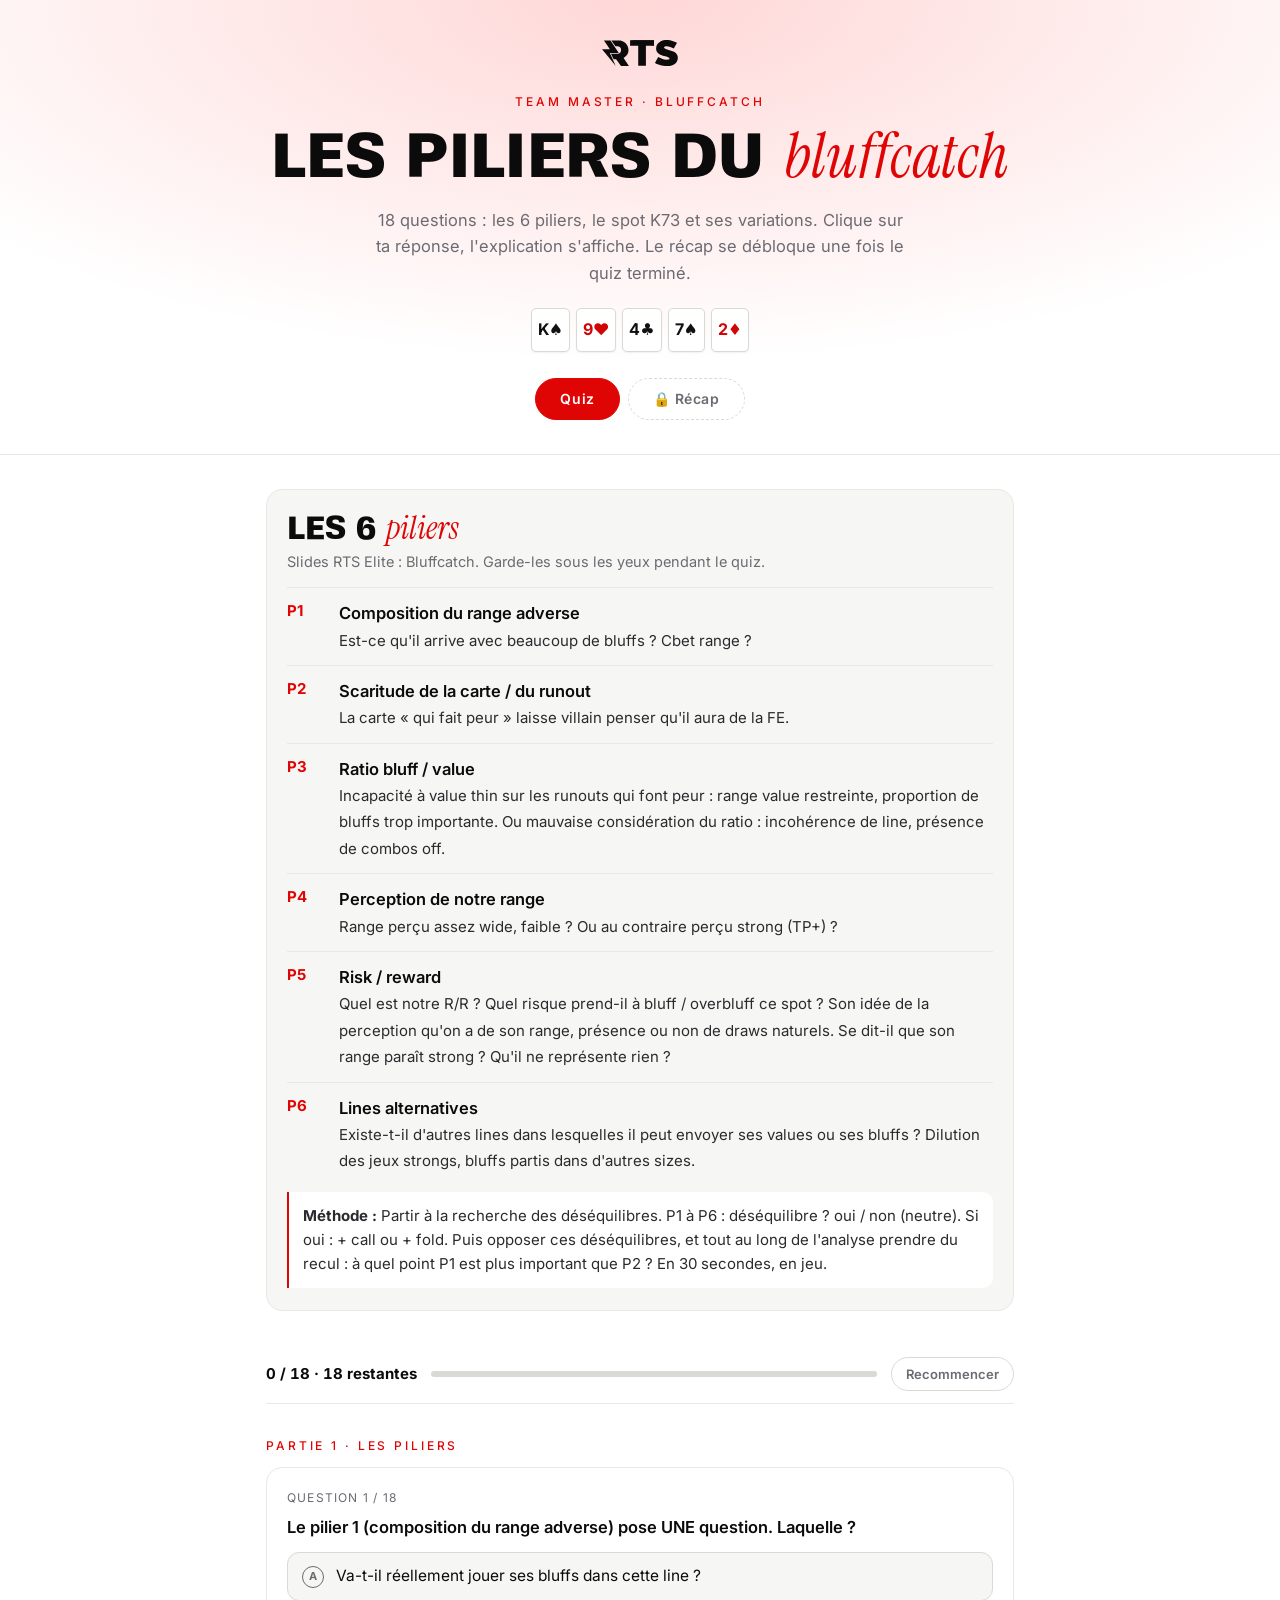
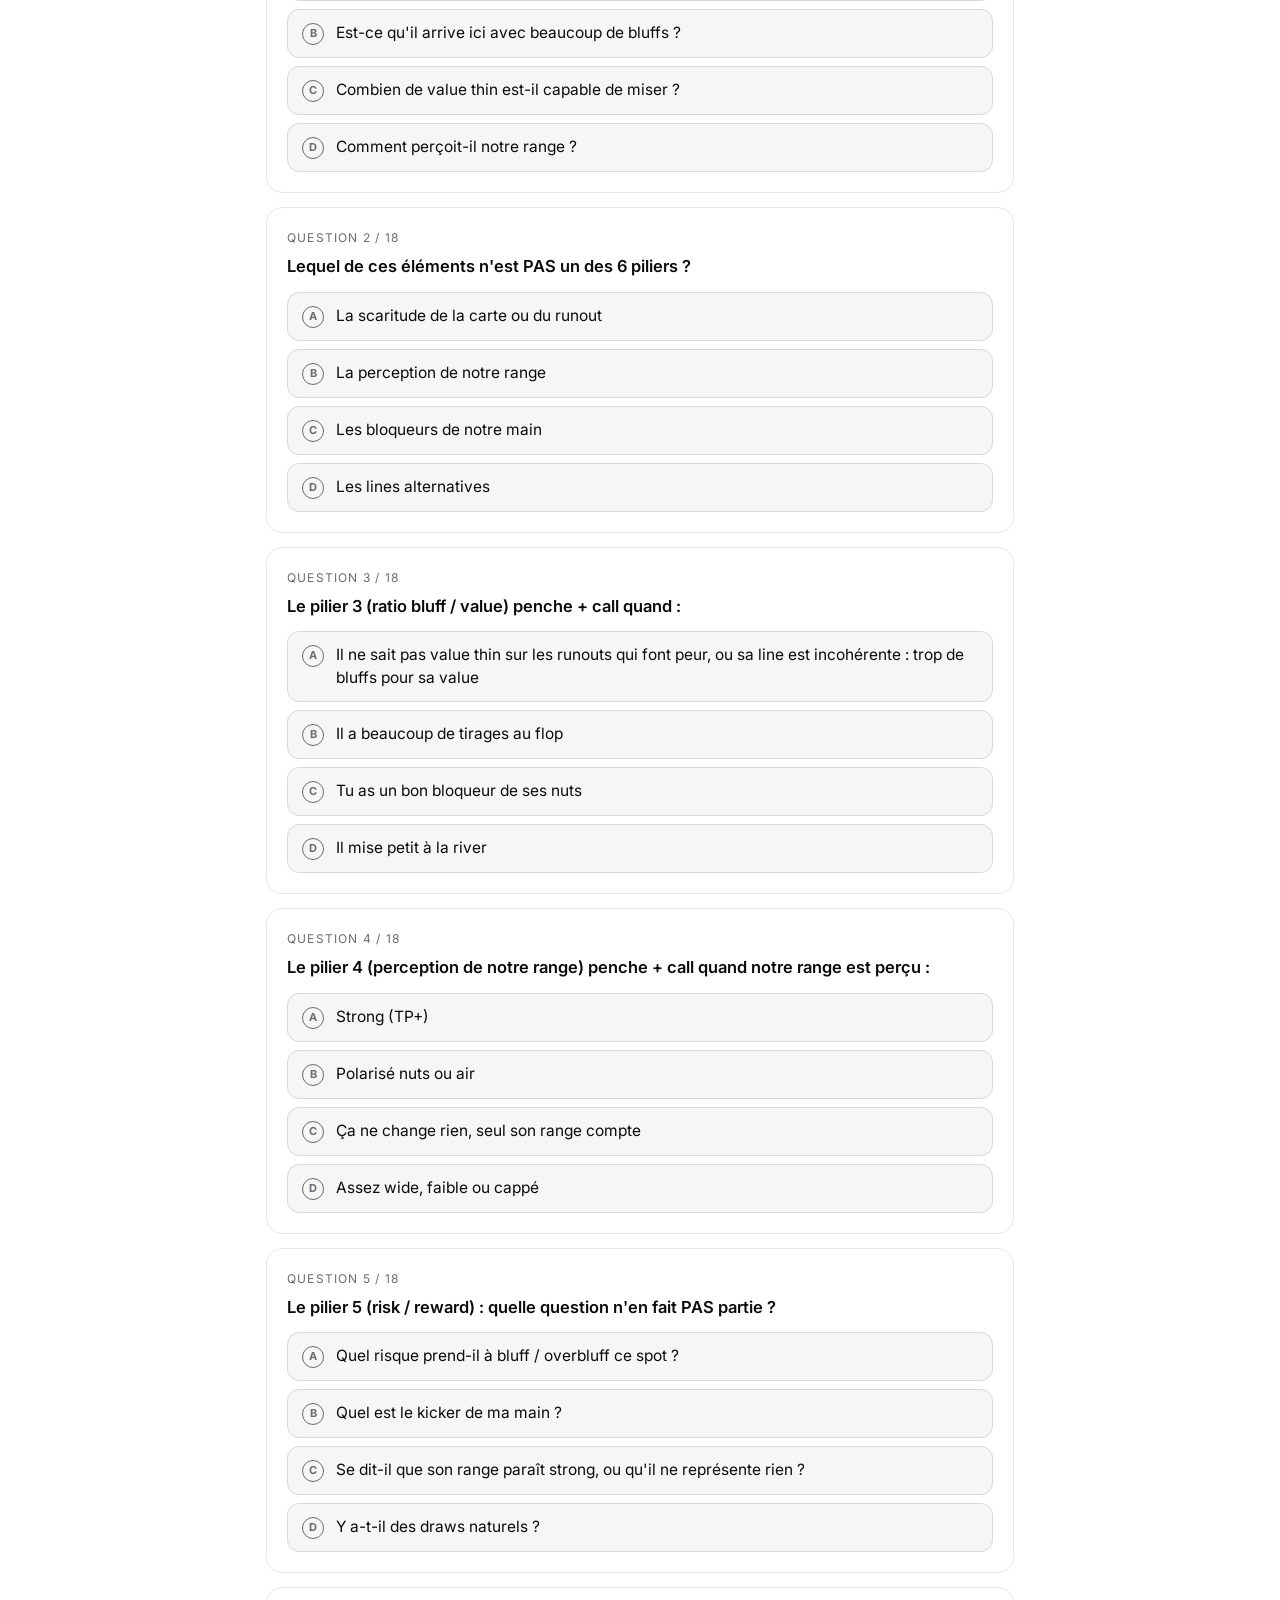
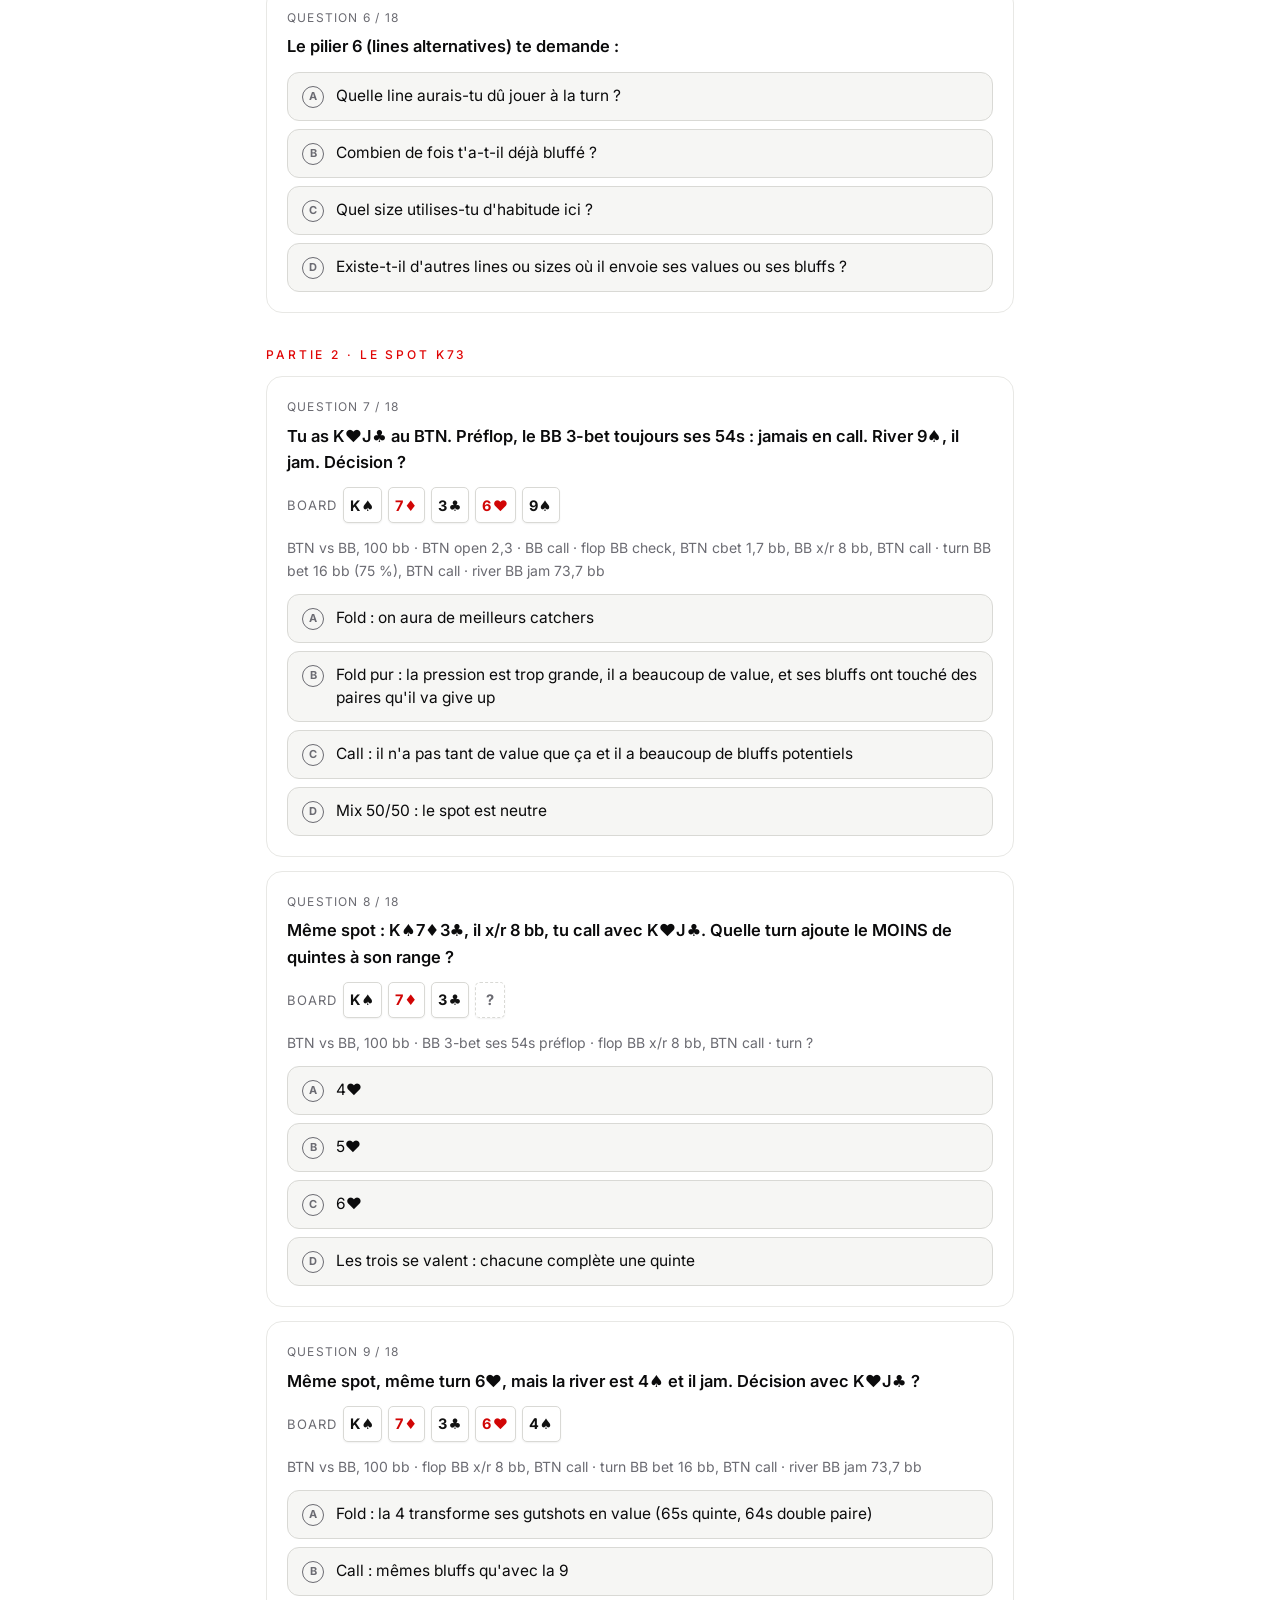
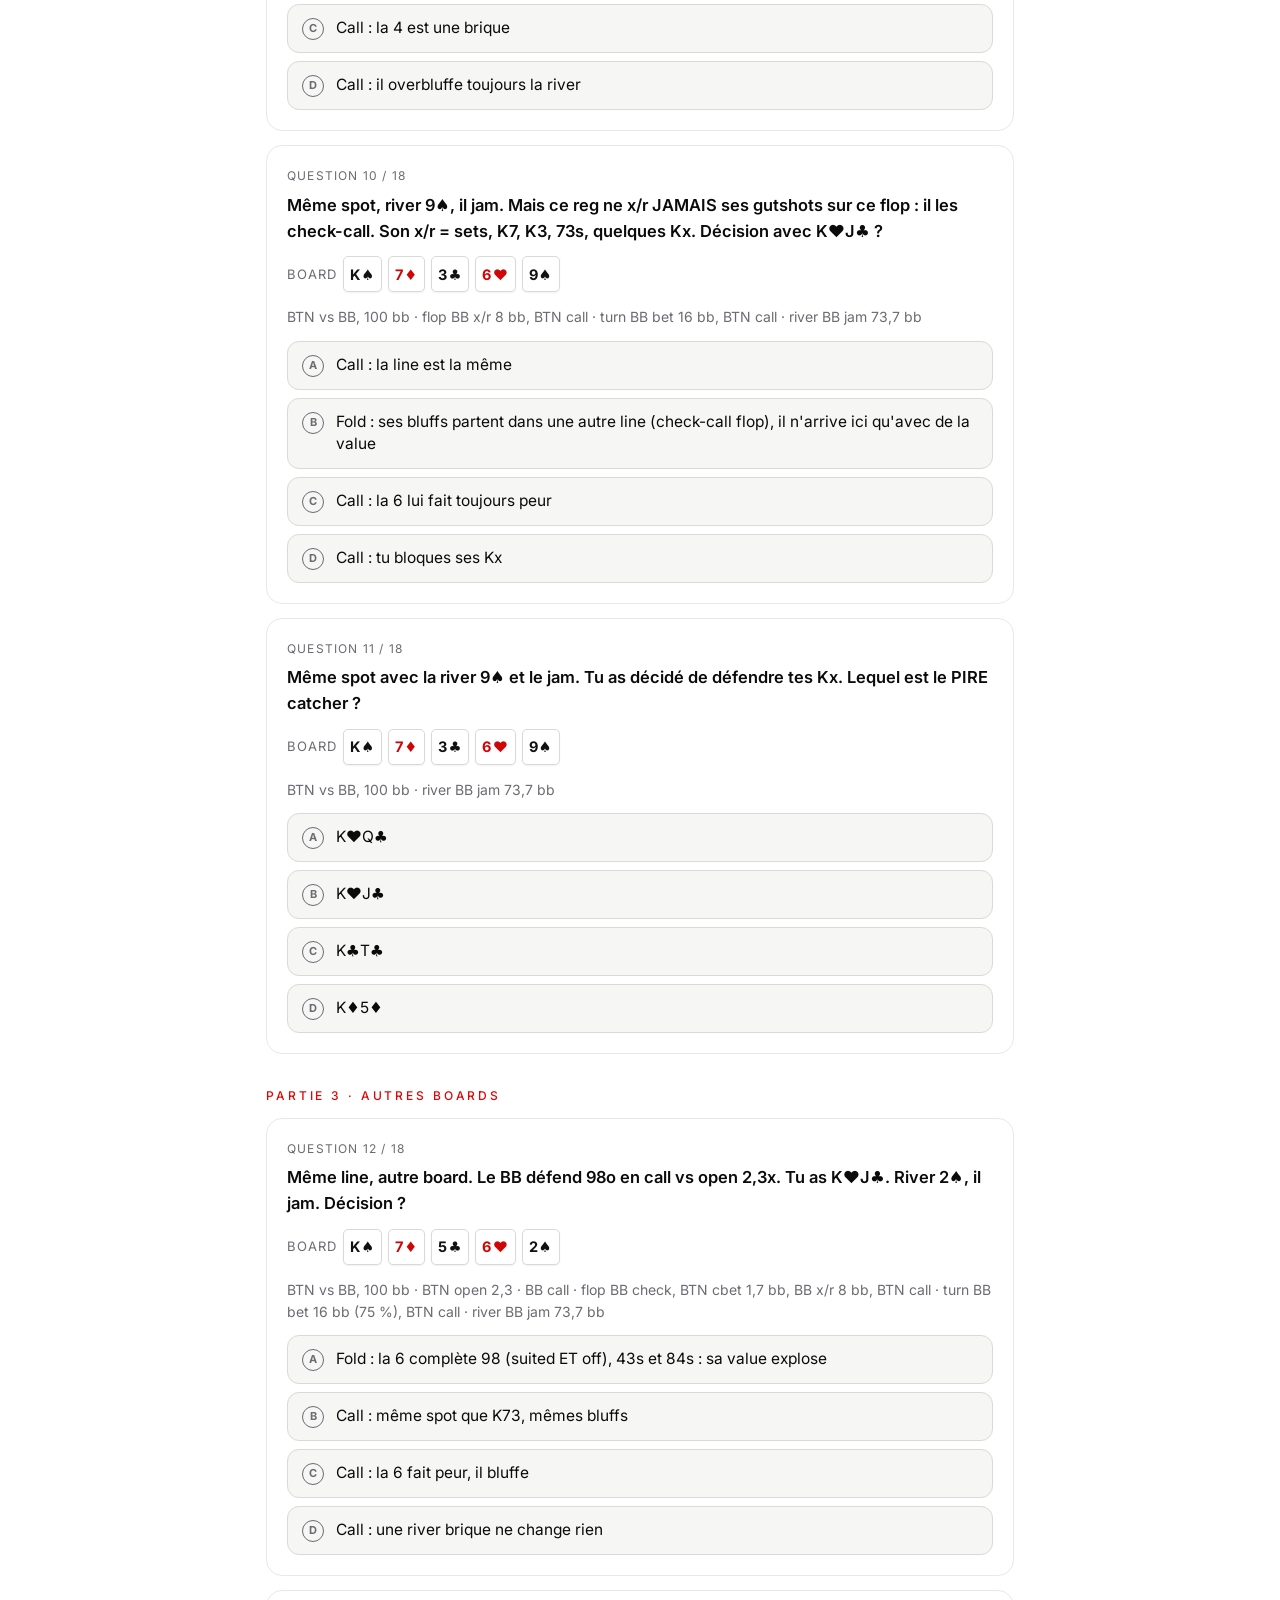
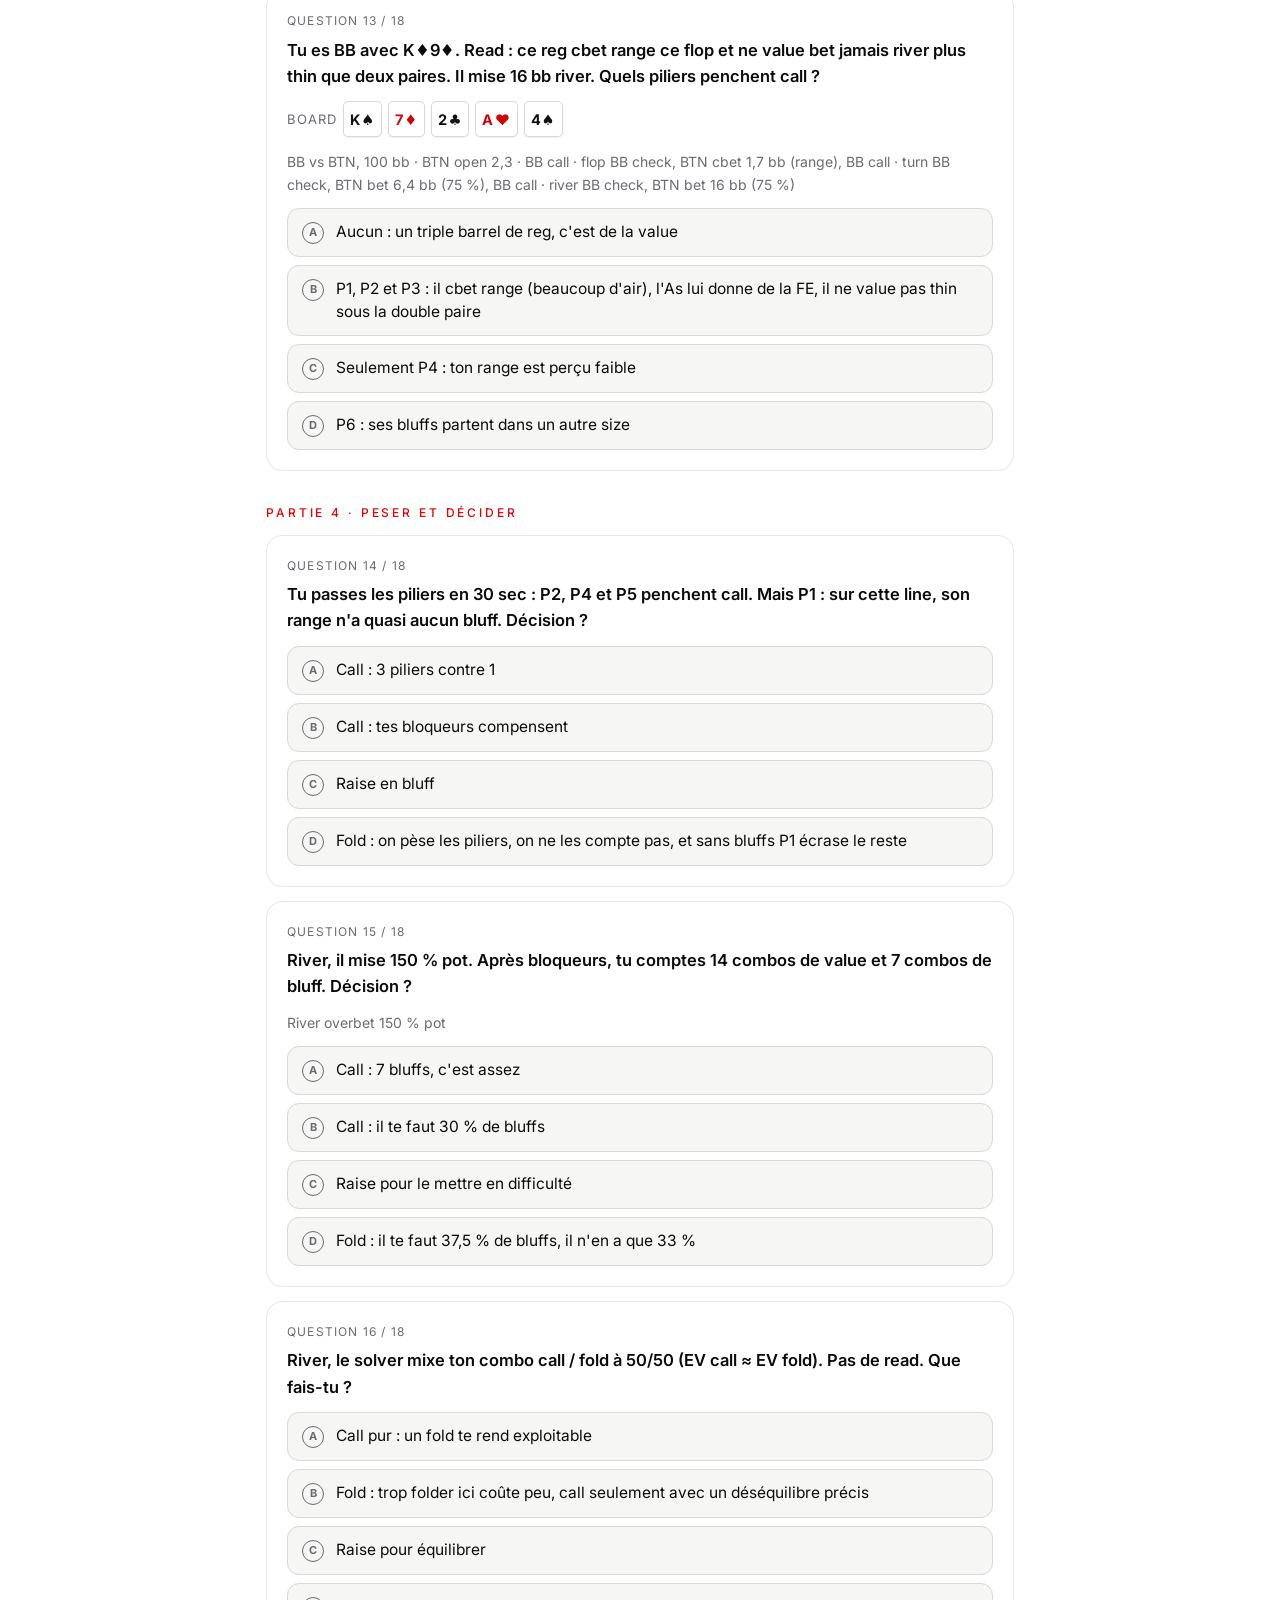
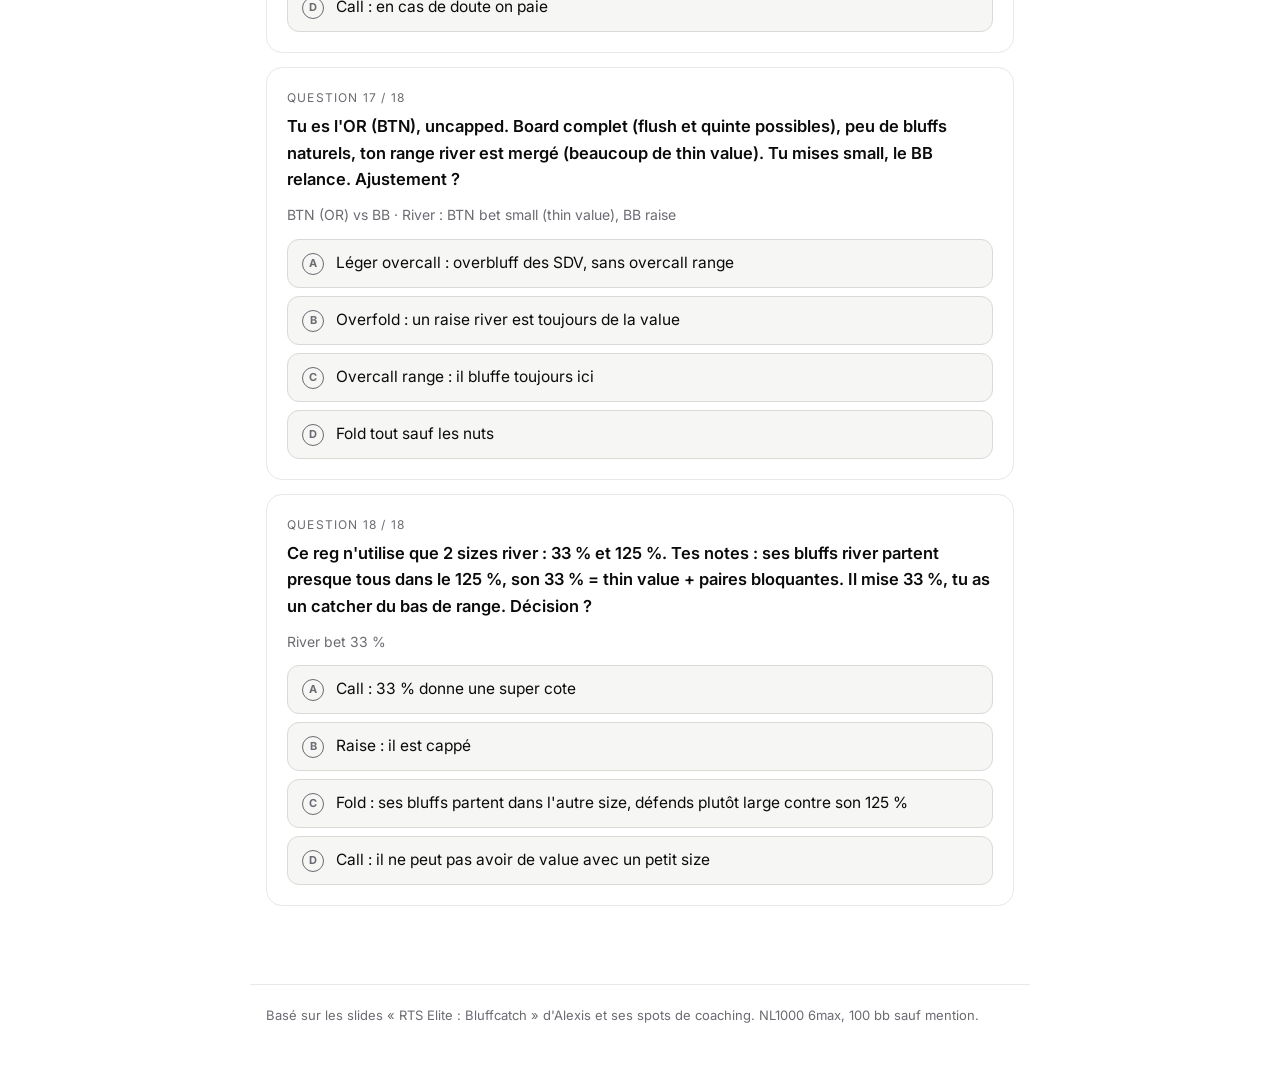
==== commit db2424f2: "Quiz V2: intro wording" ====
--- a/quiz/bluffcatch-master/index.html
+++ b/quiz/bluffcatch-master/index.html
@@ -117,7 +117,7 @@
     <img class="logo" src="logo-dark.svg" alt="RTS">
     <div class="eyebrow">Team Master · Bluffcatch</div>
     <h1>Les piliers du <em>bluffcatch</em></h1>
-    <p class="lede">18 questions : les 6 piliers, ton spot K73 et ses variations. Clique sur ta réponse, l'explication s'affiche. Le récap se débloque une fois le quiz terminé.</p>
+    <p class="lede">18 questions : les 6 piliers, le spot K73 et ses variations. Clique sur ta réponse, l'explication s'affiche. Le récap se débloque une fois le quiz terminé.</p>
     <div class="cards-deco" aria-hidden="true">
       <span class="pc">K♠</span><span class="pc r">9♥</span><span class="pc">4♣</span><span class="pc">7♠</span><span class="pc r">2♦</span>
     </div>
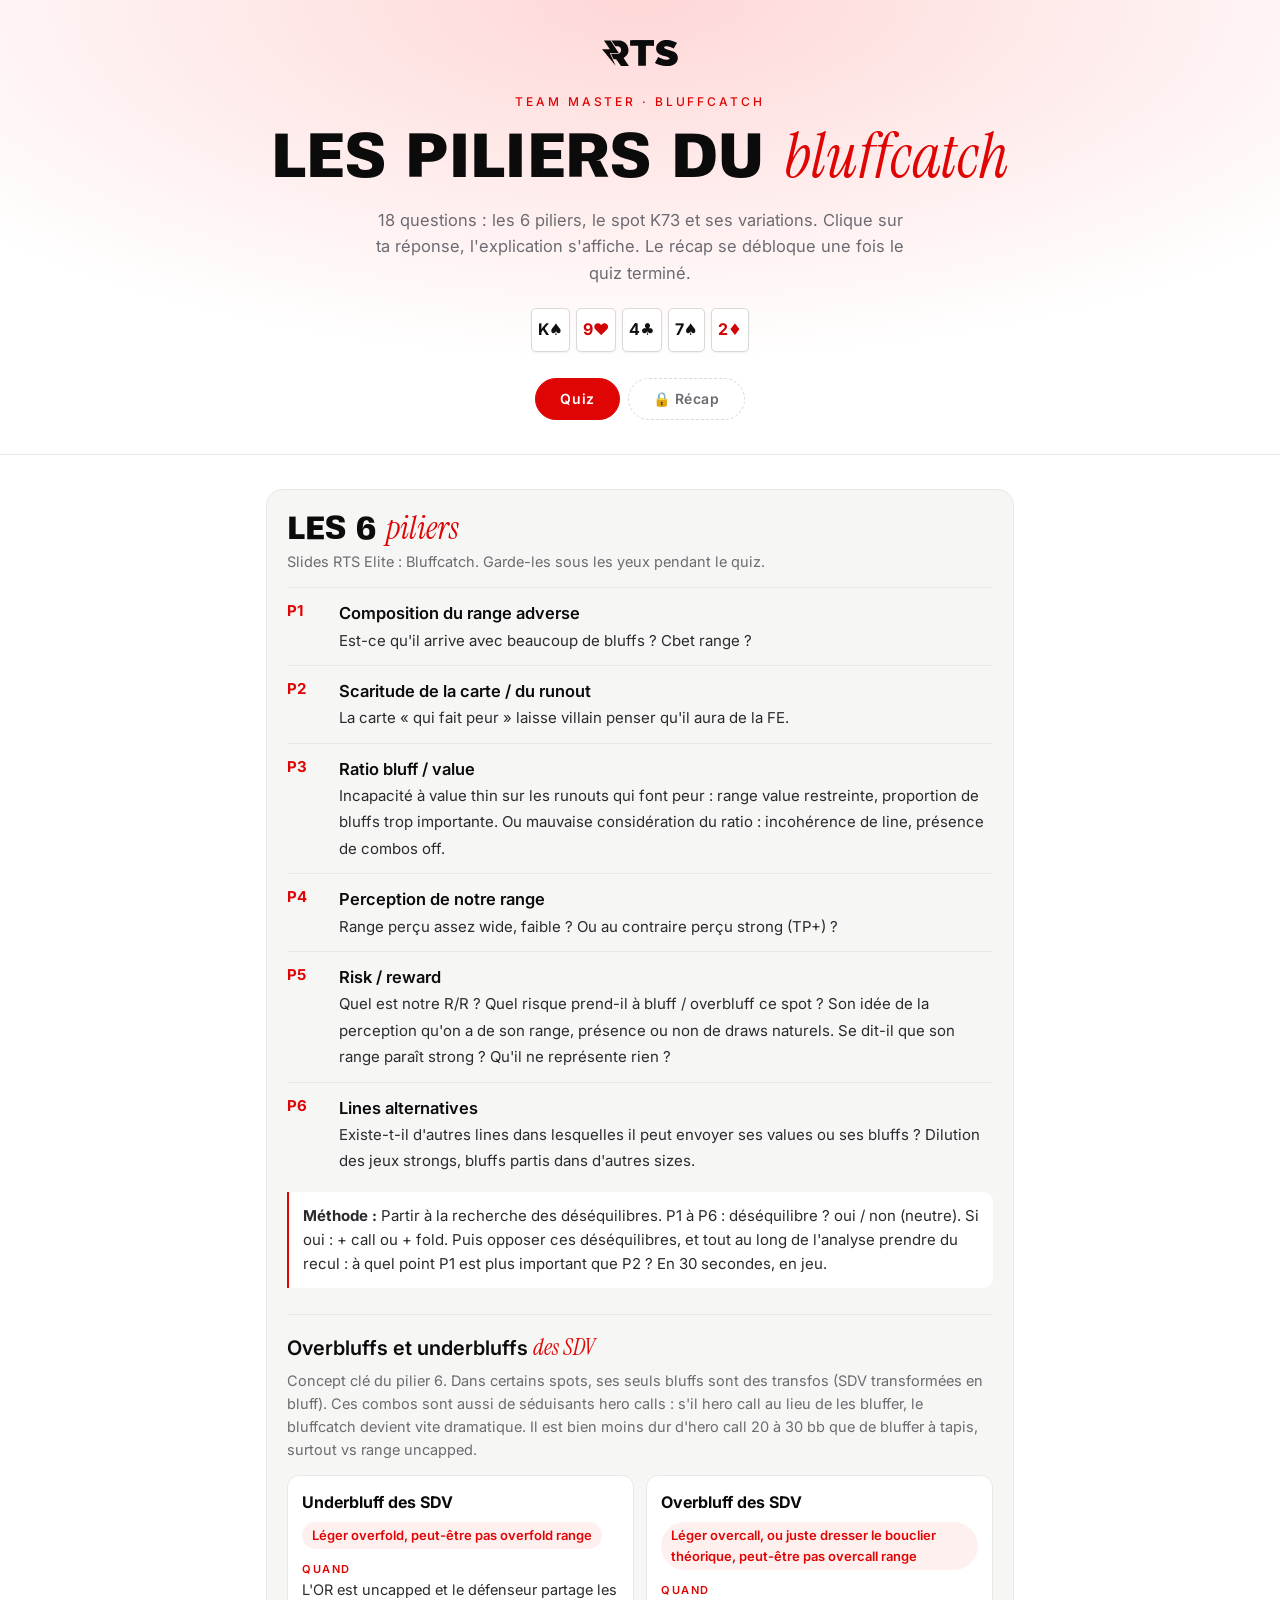
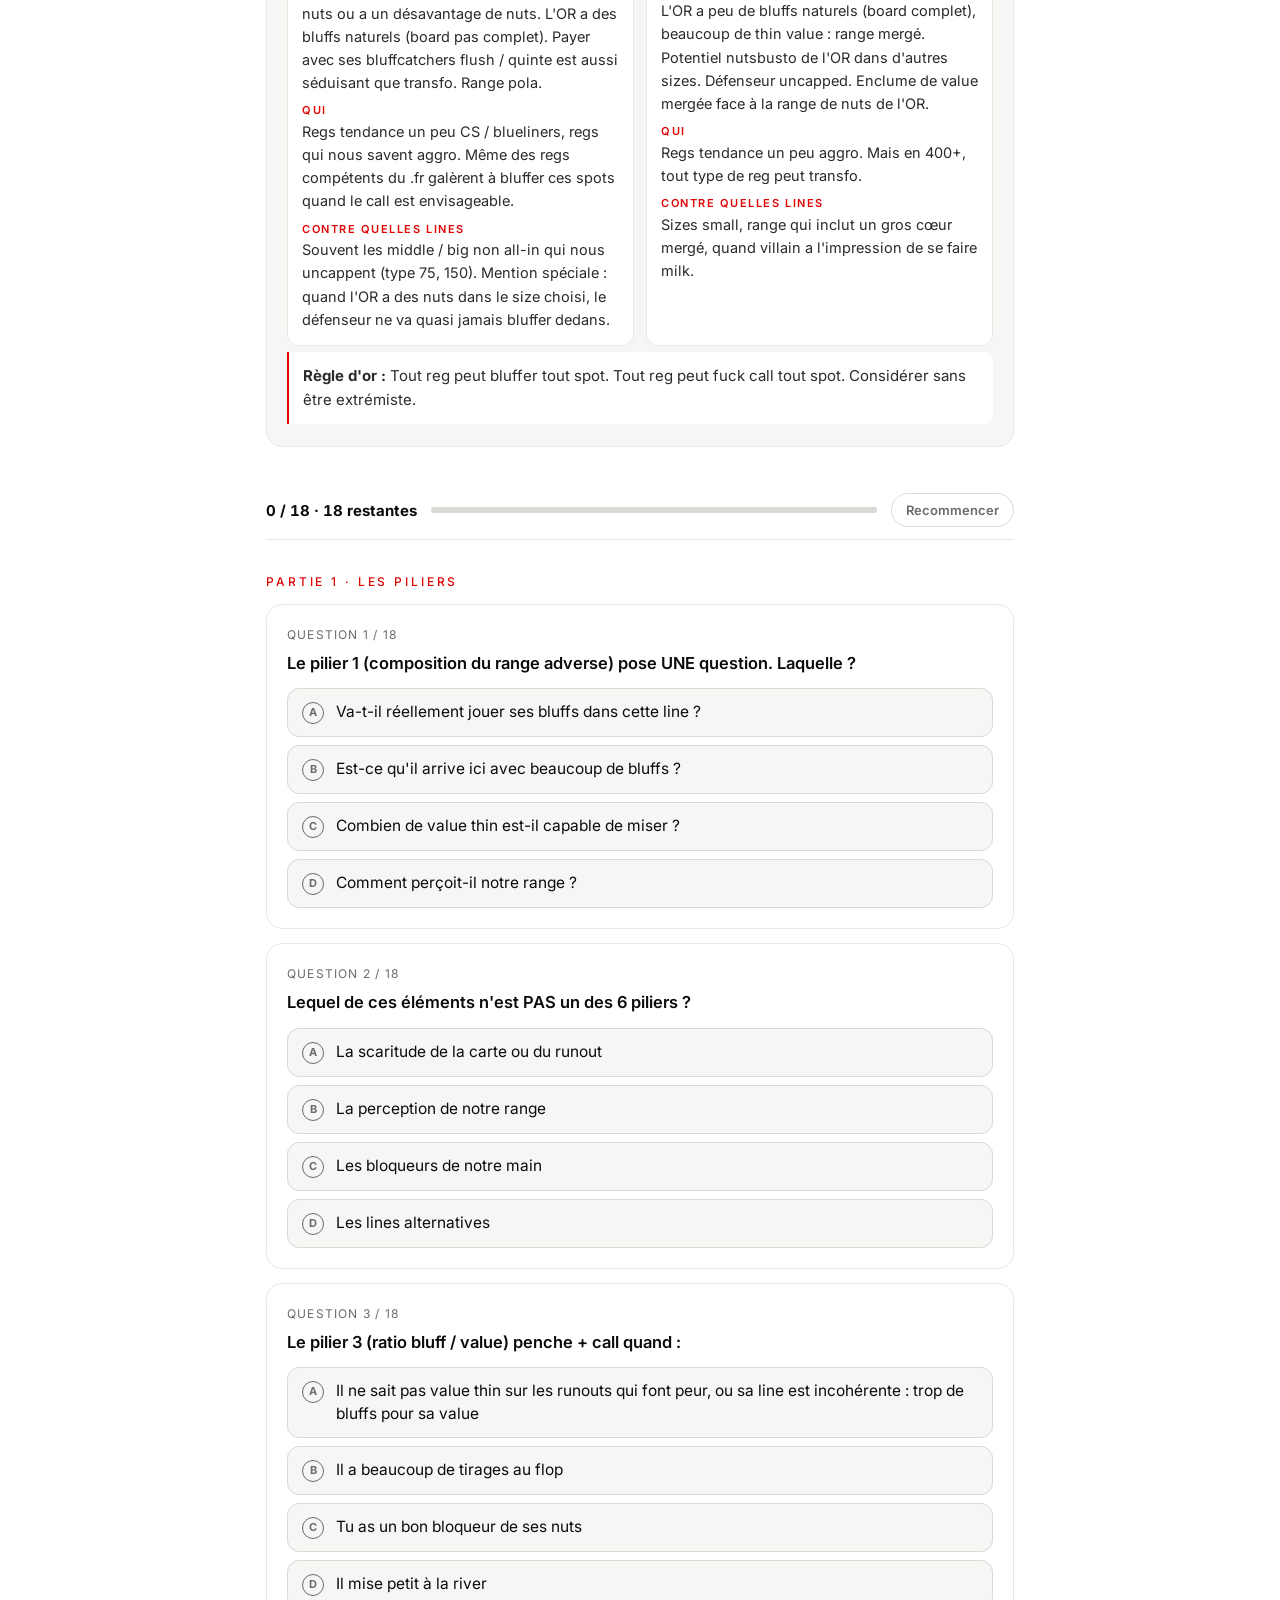
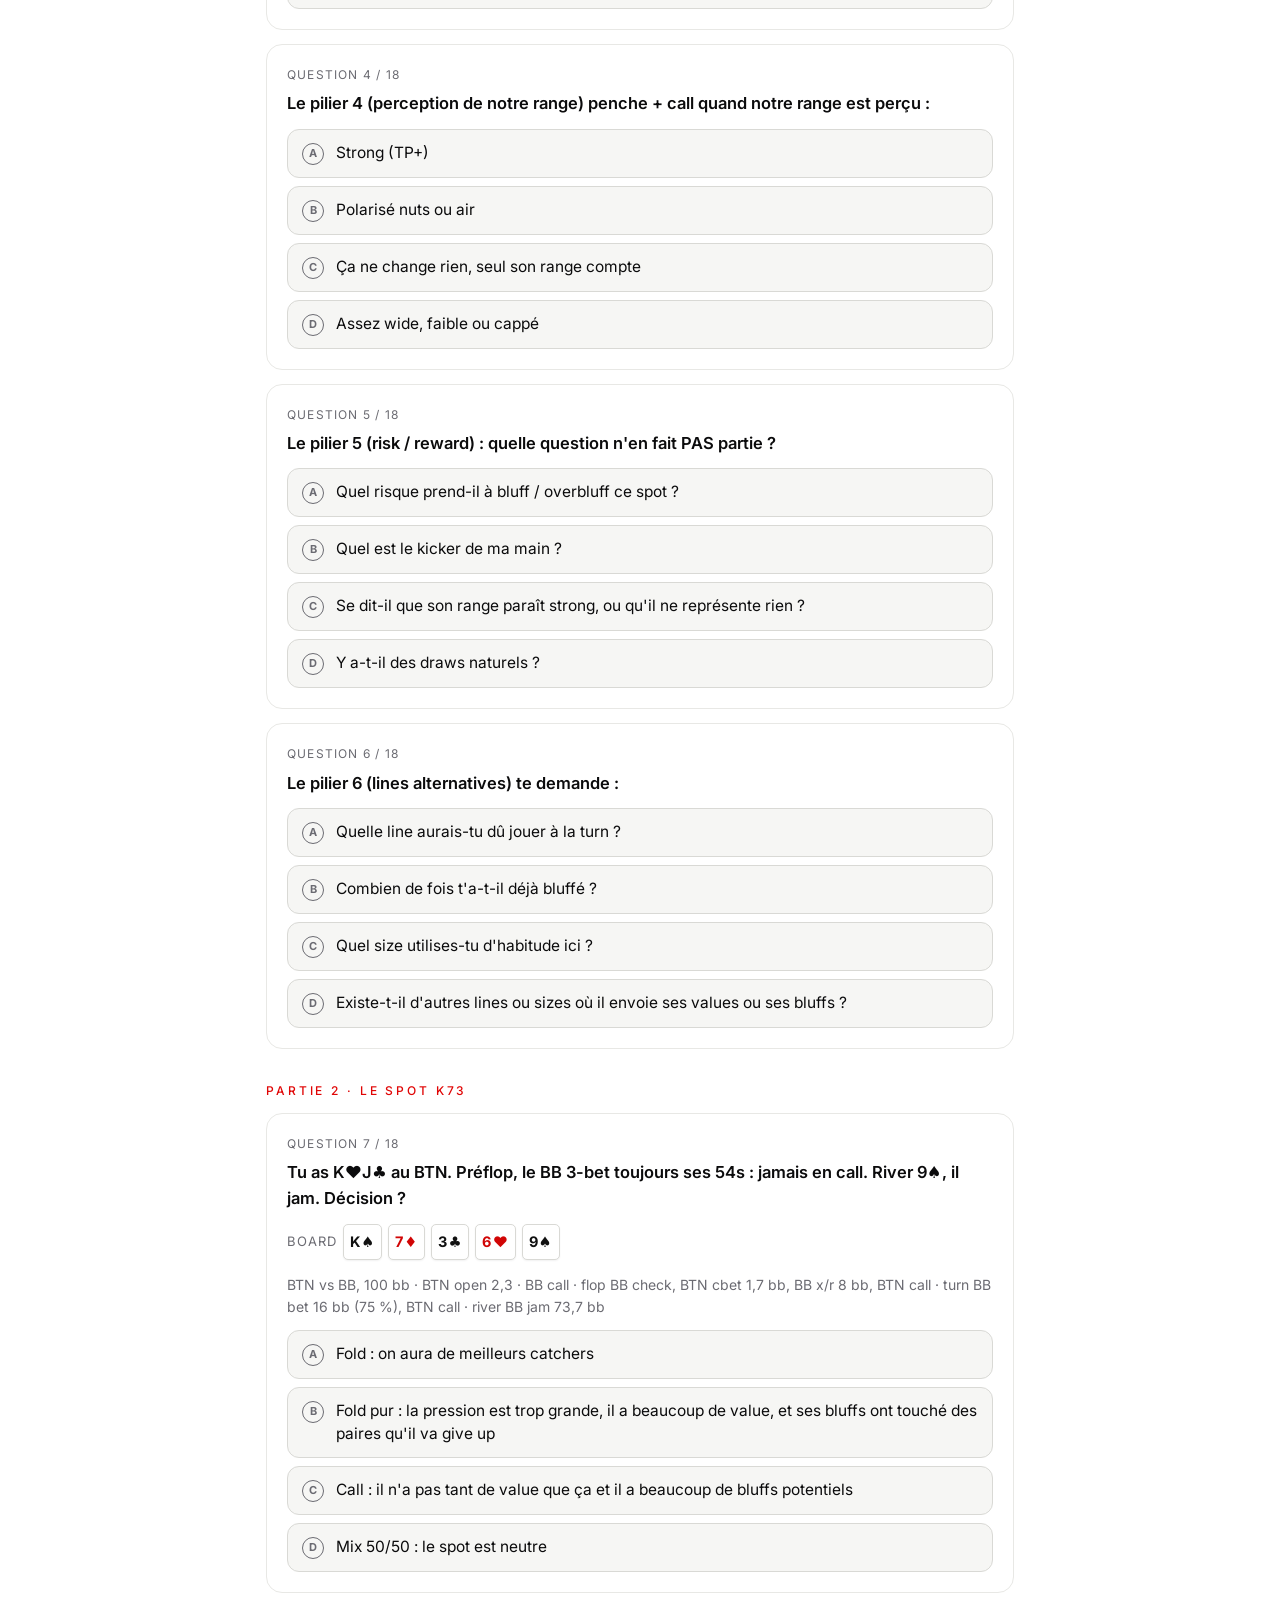
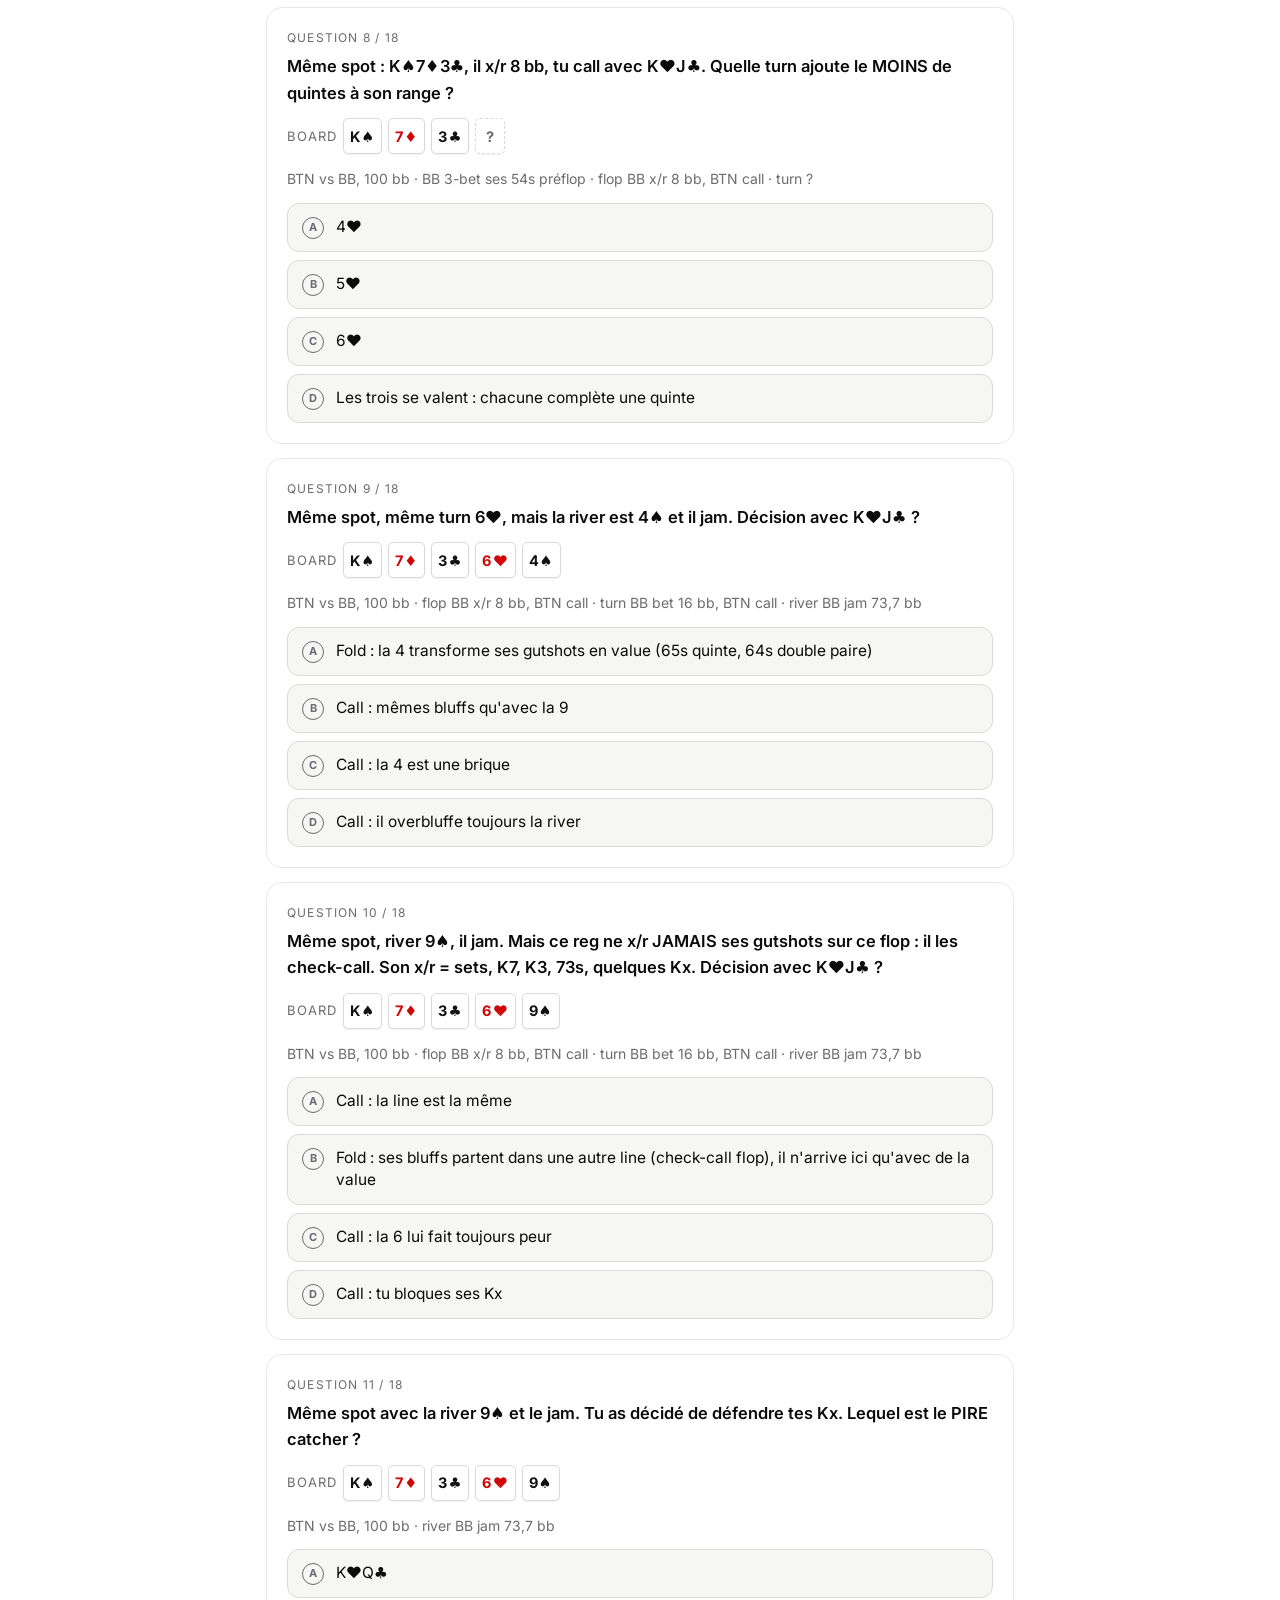
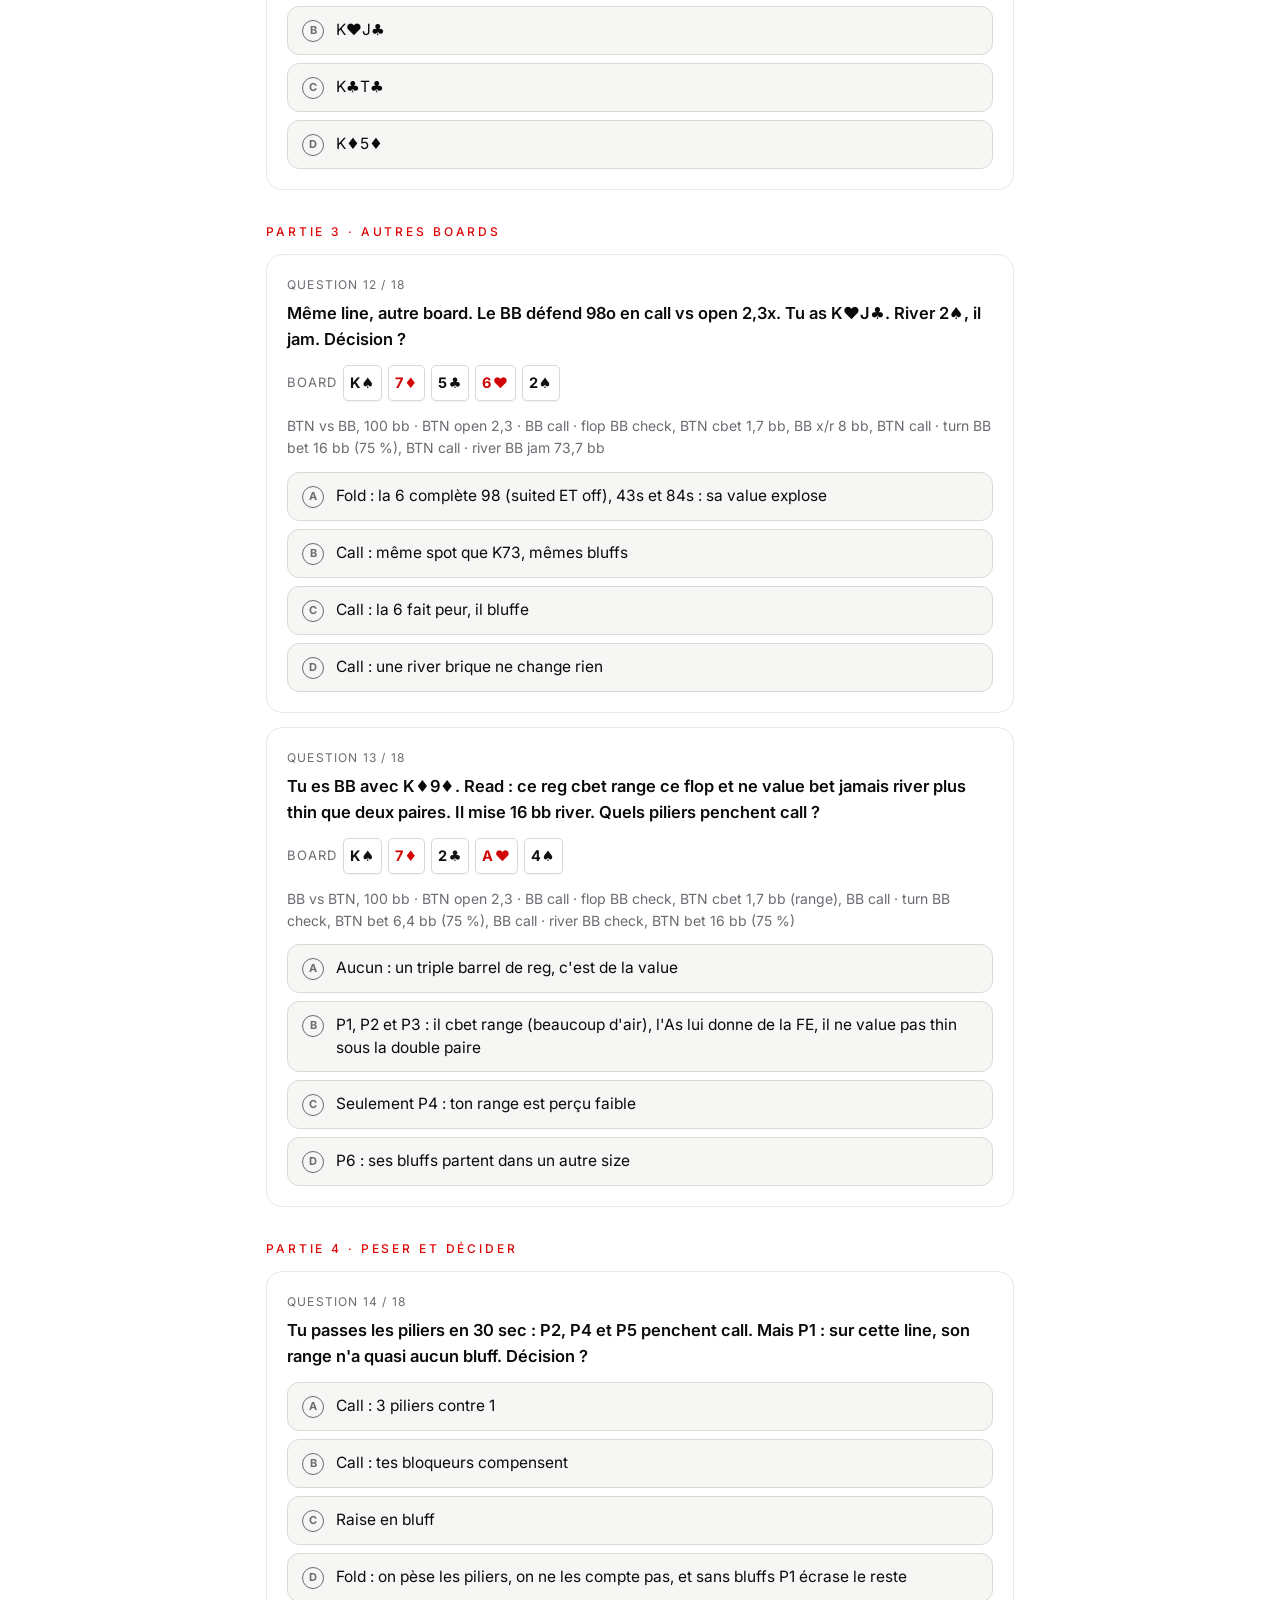
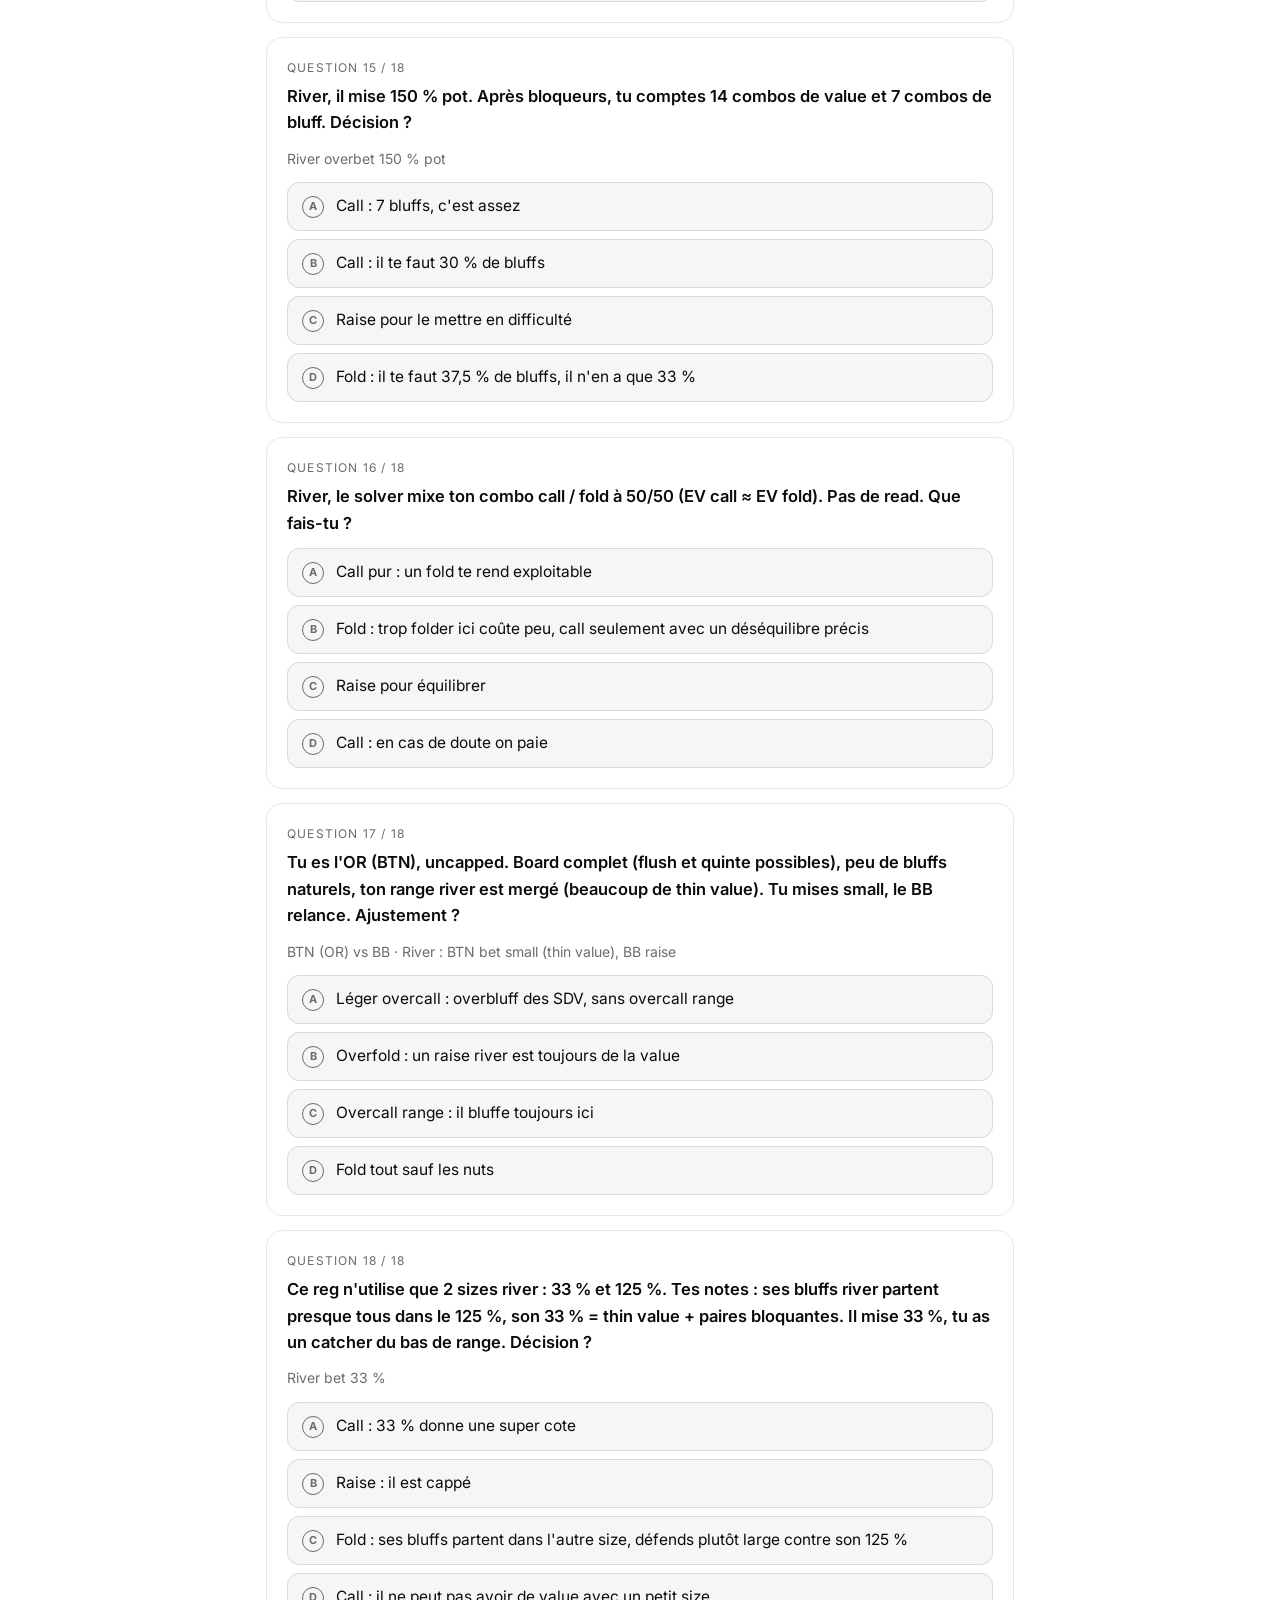
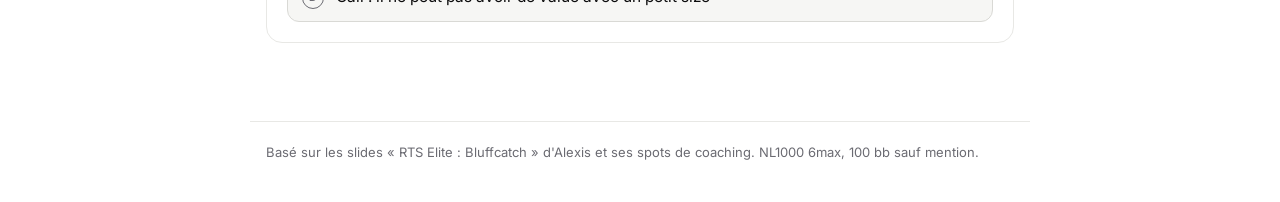
==== commit dbb83d3b: "Quiz: SDV overbluff / underbluff cases on top" ====
--- a/quiz/bluffcatch-master/index.html
+++ b/quiz/bluffcatch-master/index.html
@@ -104,6 +104,15 @@
 .pil .n { font: 700 15px/1.4 var(--body); color: var(--red); }
 .pil b { display: block; font-weight: 600; }
 .pil span { color: var(--soft-ink); font-size: 15px; }
+.sdv-h { font: 600 20px/1.3 var(--body); margin: 26px 0 6px; padding-top: 18px; border-top: 1px solid var(--line); }
+.sdv-h em { font-family: var(--serif); font-style: italic; font-weight: 400; color: var(--red); font-size: 23px; }
+.sdv { display: grid; grid-template-columns: 1fr 1fr; gap: 12px; margin-bottom: 4px; }
+.case { background: var(--surface); border: 1px solid var(--line); border-radius: 12px; padding: 14px; font-size: 14.5px; color: var(--soft-ink); }
+.case > b { font-size: 16px; color: var(--ink); }
+.case .adj { display: inline-block; margin: 6px 0 4px; padding: 3px 10px; border-radius: 99px; background: var(--red-soft); color: var(--red); font-weight: 600; font-size: 13px; }
+.case p { margin: 8px 0 0; }
+.case p span { display: block; font-size: 11px; letter-spacing: .14em; text-transform: uppercase; color: var(--red); font-weight: 600; }
+@media (max-width: 640px) { .sdv { grid-template-columns: 1fr; } }
 .method { margin: 6px 0 14px; padding: 12px 14px; border-left: 2px solid var(--red); background: var(--surface); border-radius: 0 10px 10px 0; font-size: 15px; color: var(--soft-ink); }
 
 @media (max-width: 560px) { .session { grid-template-columns: 1fr; gap: 6px; } }
@@ -129,7 +138,7 @@
 </header>
 
 <main class="wrap">
-  <section class="pillars" aria-label="Les 6 piliers"><h2>Les 6 <em>piliers</em></h2><p class='sub'>Slides RTS Elite : Bluffcatch. Garde-les sous les yeux pendant le quiz.</p><div class='pil'><div class='n'>P1</div><div><b>Composition du range adverse</b><span>Est-ce qu&#x27;il arrive avec beaucoup de bluffs ? Cbet range ?</span></div></div><div class='pil'><div class='n'>P2</div><div><b>Scaritude de la carte / du runout</b><span>La carte « qui fait peur » laisse villain penser qu&#x27;il aura de la FE.</span></div></div><div class='pil'><div class='n'>P3</div><div><b>Ratio bluff / value</b><span>Incapacité à value thin sur les runouts qui font peur : range value restreinte, proportion de bluffs trop importante. Ou mauvaise considération du ratio : incohérence de line, présence de combos off.</span></div></div><div class='pil'><div class='n'>P4</div><div><b>Perception de notre range</b><span>Range perçu assez wide, faible ? Ou au contraire perçu strong (TP+) ?</span></div></div><div class='pil'><div class='n'>P5</div><div><b>Risk / reward</b><span>Quel est notre R/R ? Quel risque prend-il à bluff / overbluff ce spot ? Son idée de la perception qu&#x27;on a de son range, présence ou non de draws naturels. Se dit-il que son range paraît strong ? Qu&#x27;il ne représente rien ?</span></div></div><div class='pil'><div class='n'>P6</div><div><b>Lines alternatives</b><span>Existe-t-il d&#x27;autres lines dans lesquelles il peut envoyer ses values ou ses bluffs ? Dilution des jeux strongs, bluffs partis dans d&#x27;autres sizes.</span></div></div><div class='method'><b>Méthode :</b> Partir à la recherche des déséquilibres. P1 à P6 : déséquilibre ? oui / non (neutre). Si oui : + call ou + fold. Puis opposer ces déséquilibres, et tout au long de l&#x27;analyse prendre du recul : à quel point P1 est plus important que P2 ? En 30 secondes, en jeu.</div></section>
+  <section class="pillars" aria-label="Les 6 piliers"><h2>Les 6 <em>piliers</em></h2><p class='sub'>Slides RTS Elite : Bluffcatch. Garde-les sous les yeux pendant le quiz.</p><div class='pil'><div class='n'>P1</div><div><b>Composition du range adverse</b><span>Est-ce qu&#x27;il arrive avec beaucoup de bluffs ? Cbet range ?</span></div></div><div class='pil'><div class='n'>P2</div><div><b>Scaritude de la carte / du runout</b><span>La carte « qui fait peur » laisse villain penser qu&#x27;il aura de la FE.</span></div></div><div class='pil'><div class='n'>P3</div><div><b>Ratio bluff / value</b><span>Incapacité à value thin sur les runouts qui font peur : range value restreinte, proportion de bluffs trop importante. Ou mauvaise considération du ratio : incohérence de line, présence de combos off.</span></div></div><div class='pil'><div class='n'>P4</div><div><b>Perception de notre range</b><span>Range perçu assez wide, faible ? Ou au contraire perçu strong (TP+) ?</span></div></div><div class='pil'><div class='n'>P5</div><div><b>Risk / reward</b><span>Quel est notre R/R ? Quel risque prend-il à bluff / overbluff ce spot ? Son idée de la perception qu&#x27;on a de son range, présence ou non de draws naturels. Se dit-il que son range paraît strong ? Qu&#x27;il ne représente rien ?</span></div></div><div class='pil'><div class='n'>P6</div><div><b>Lines alternatives</b><span>Existe-t-il d&#x27;autres lines dans lesquelles il peut envoyer ses values ou ses bluffs ? Dilution des jeux strongs, bluffs partis dans d&#x27;autres sizes.</span></div></div><div class='method'><b>Méthode :</b> Partir à la recherche des déséquilibres. P1 à P6 : déséquilibre ? oui / non (neutre). Si oui : + call ou + fold. Puis opposer ces déséquilibres, et tout au long de l&#x27;analyse prendre du recul : à quel point P1 est plus important que P2 ? En 30 secondes, en jeu.</div><h3 class='sdv-h'>Overbluffs et underbluffs <em>des SDV</em></h3><p class='sub'>Concept clé du pilier 6. Dans certains spots, ses seuls bluffs sont des transfos (SDV transformées en bluff). Ces combos sont aussi de séduisants hero calls : s&#x27;il hero call au lieu de les bluffer, le bluffcatch devient vite dramatique. Il est bien moins dur d&#x27;hero call 20 à 30 bb que de bluffer à tapis, surtout vs range uncapped.</p><div class='sdv'><div class='case'><b>Underbluff des SDV</b><div class='adj'>Léger overfold, peut-être pas overfold range</div><p><span>Quand</span>L&#x27;OR est uncapped et le défenseur partage les nuts ou a un désavantage de nuts. L&#x27;OR a des bluffs naturels (board pas complet). Payer avec ses bluffcatchers flush / quinte est aussi séduisant que transfo. Range pola.</p><p><span>Qui</span>Regs tendance un peu CS / blueliners, regs qui nous savent aggro. Même des regs compétents du .fr galèrent à bluffer ces spots quand le call est envisageable.</p><p><span>Contre quelles lines</span>Souvent les middle / big non all-in qui nous uncappent (type 75, 150). Mention spéciale : quand l&#x27;OR a des nuts dans le size choisi, le défenseur ne va quasi jamais bluffer dedans.</p></div><div class='case'><b>Overbluff des SDV</b><div class='adj'>Léger overcall, ou juste dresser le bouclier théorique, peut-être pas overcall range</div><p><span>Quand</span>L&#x27;OR a peu de bluffs naturels (board complet), beaucoup de thin value : range mergé. Potentiel nutsbusto de l&#x27;OR dans d&#x27;autres sizes. Défenseur uncapped. Enclume de value mergée face à la range de nuts de l&#x27;OR.</p><p><span>Qui</span>Regs tendance un peu aggro. Mais en 400+, tout type de reg peut transfo.</p><p><span>Contre quelles lines</span>Sizes small, range qui inclut un gros cœur mergé, quand villain a l&#x27;impression de se faire milk.</p></div></div><div class='method'><b>Règle d'or :</b> Tout reg peut bluffer tout spot. Tout reg peut fuck call tout spot. Considérer sans être extrémiste.</div></section>
 
   <section id="view-recap" hidden>
     <h2>Ce qu'il faut <em>retenir</em></h2>
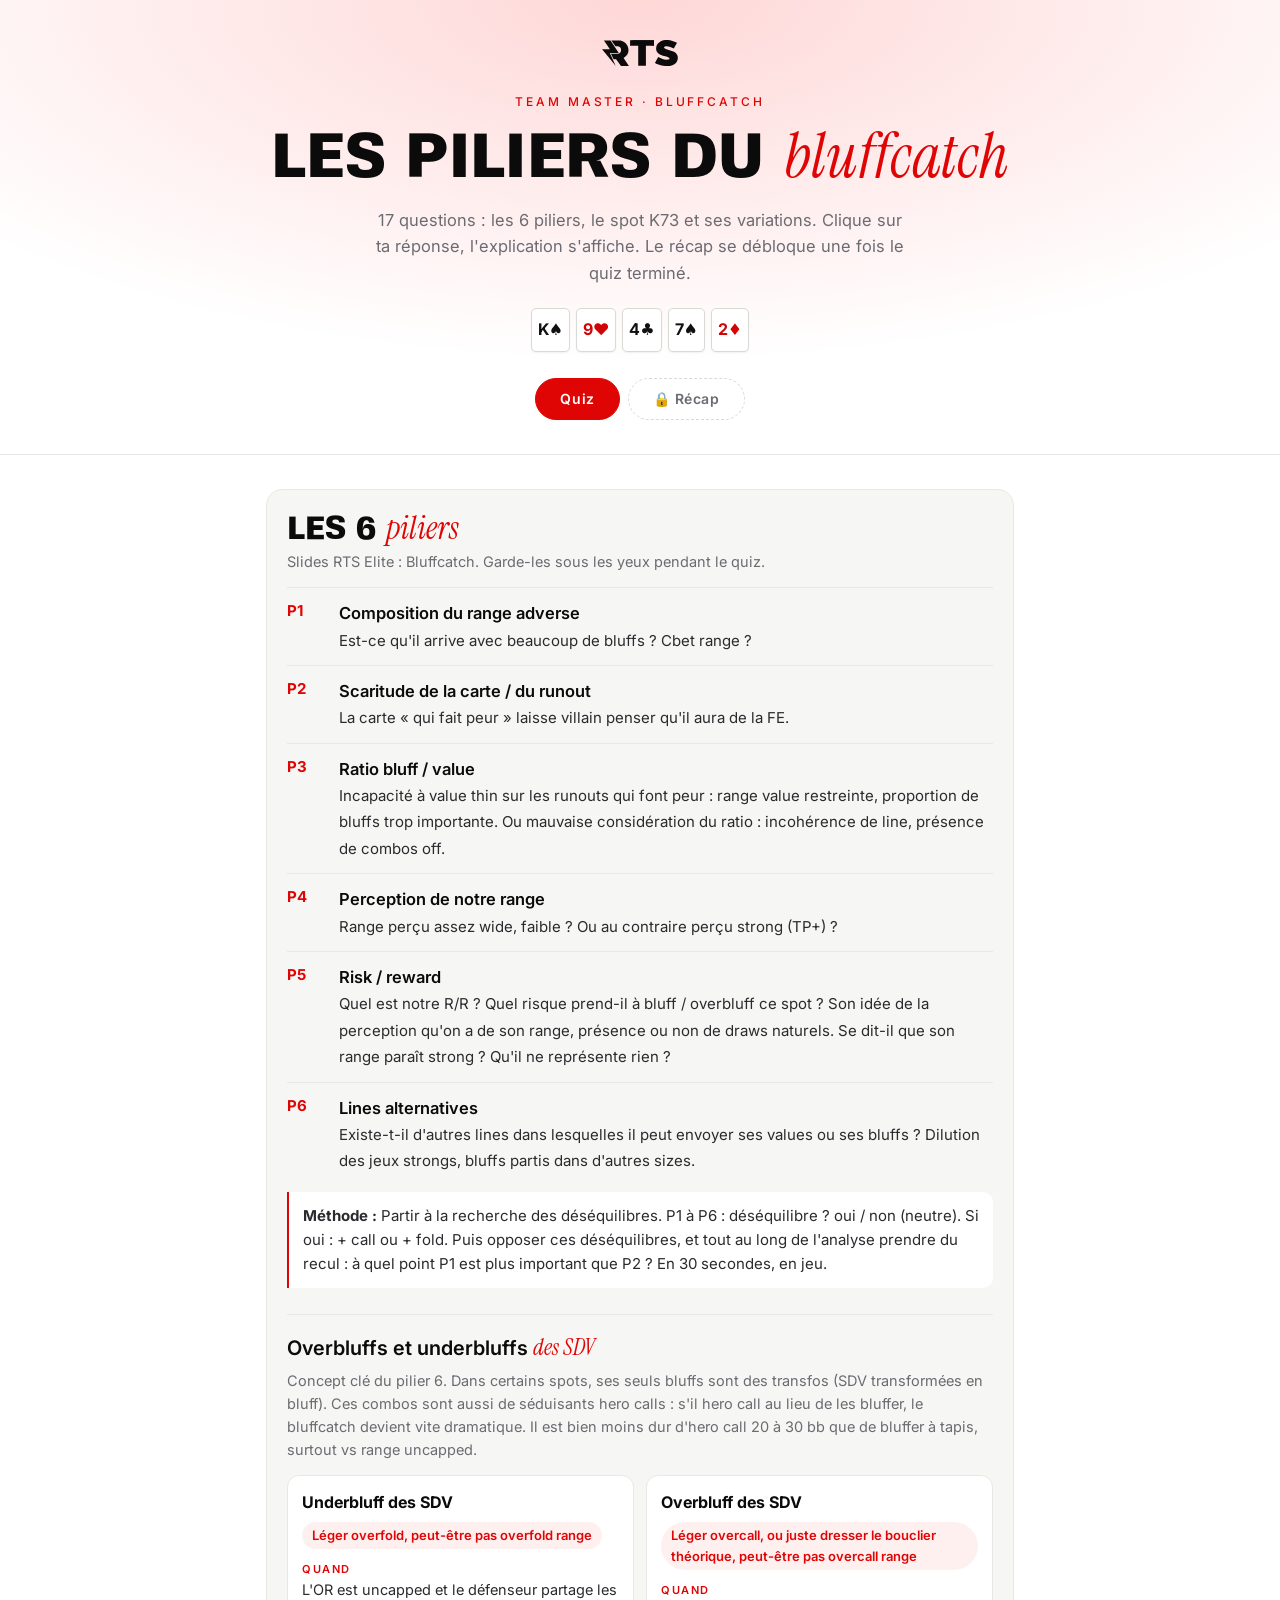
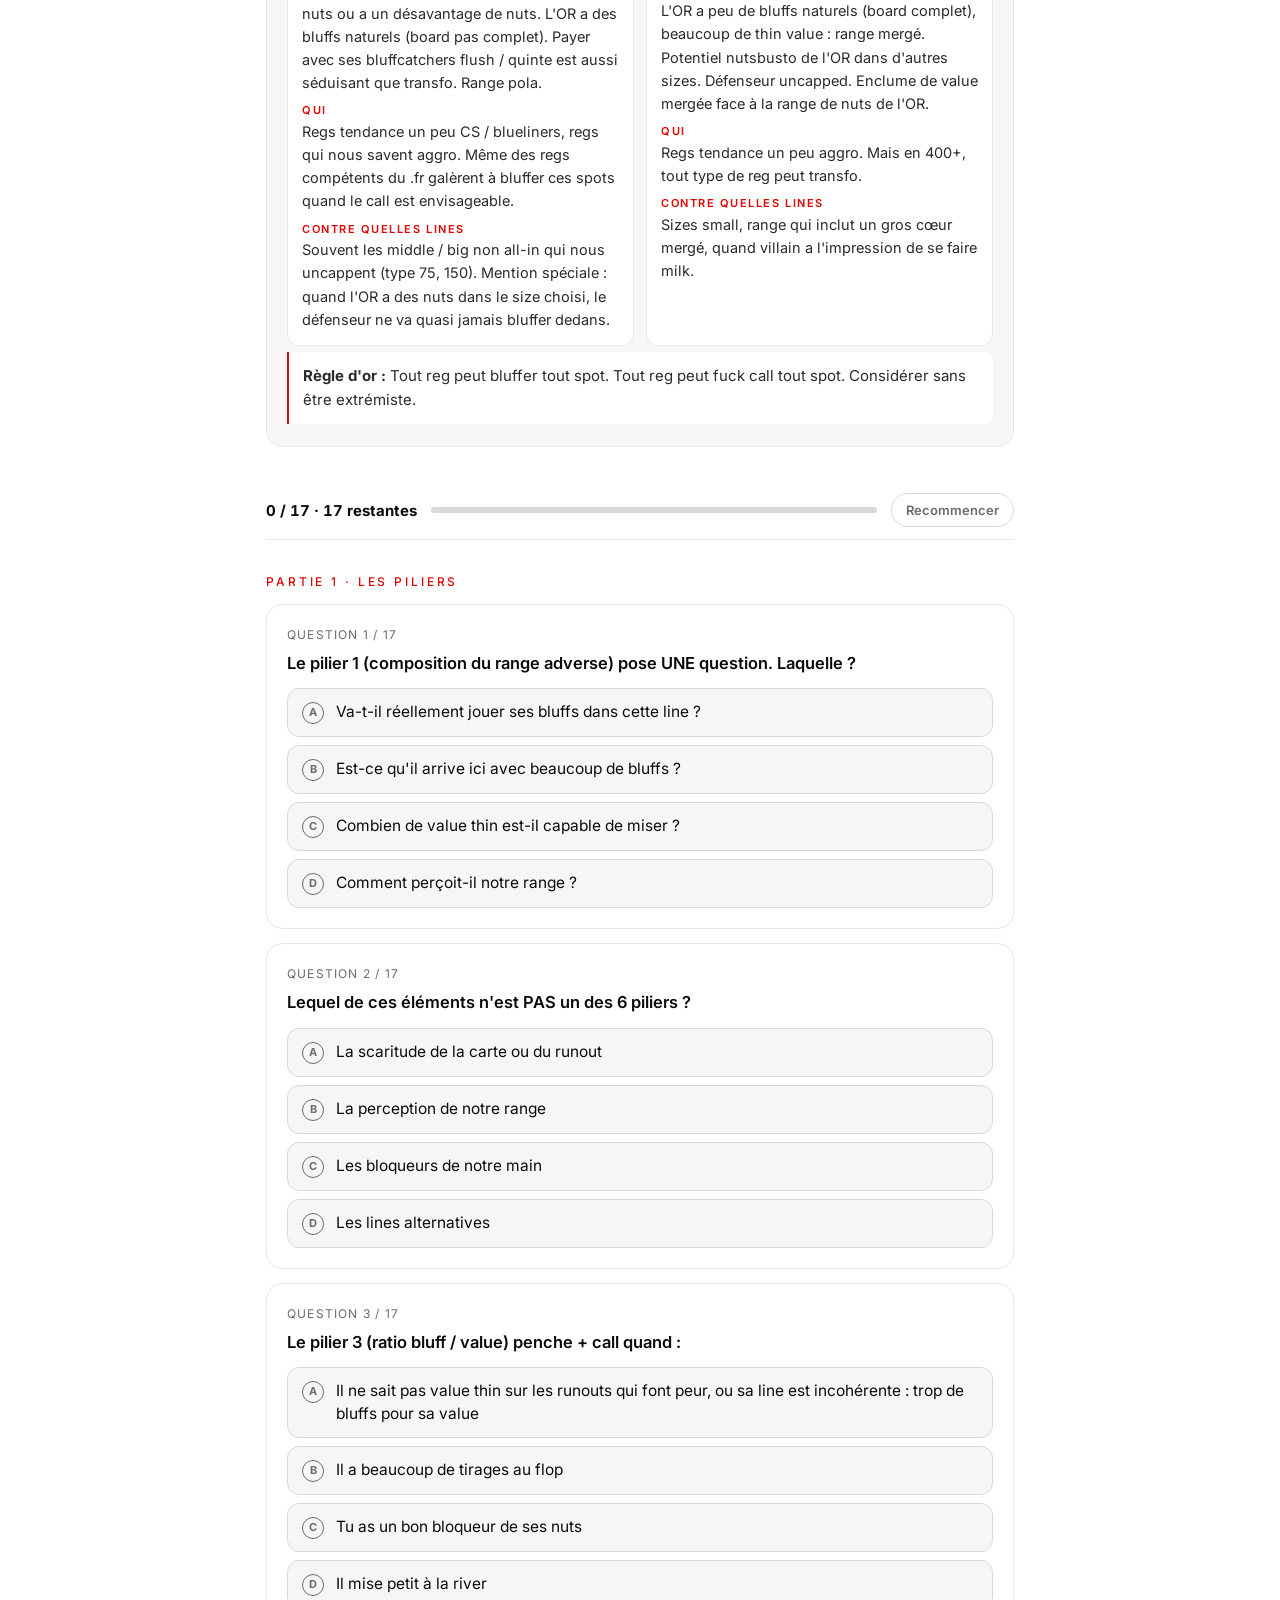
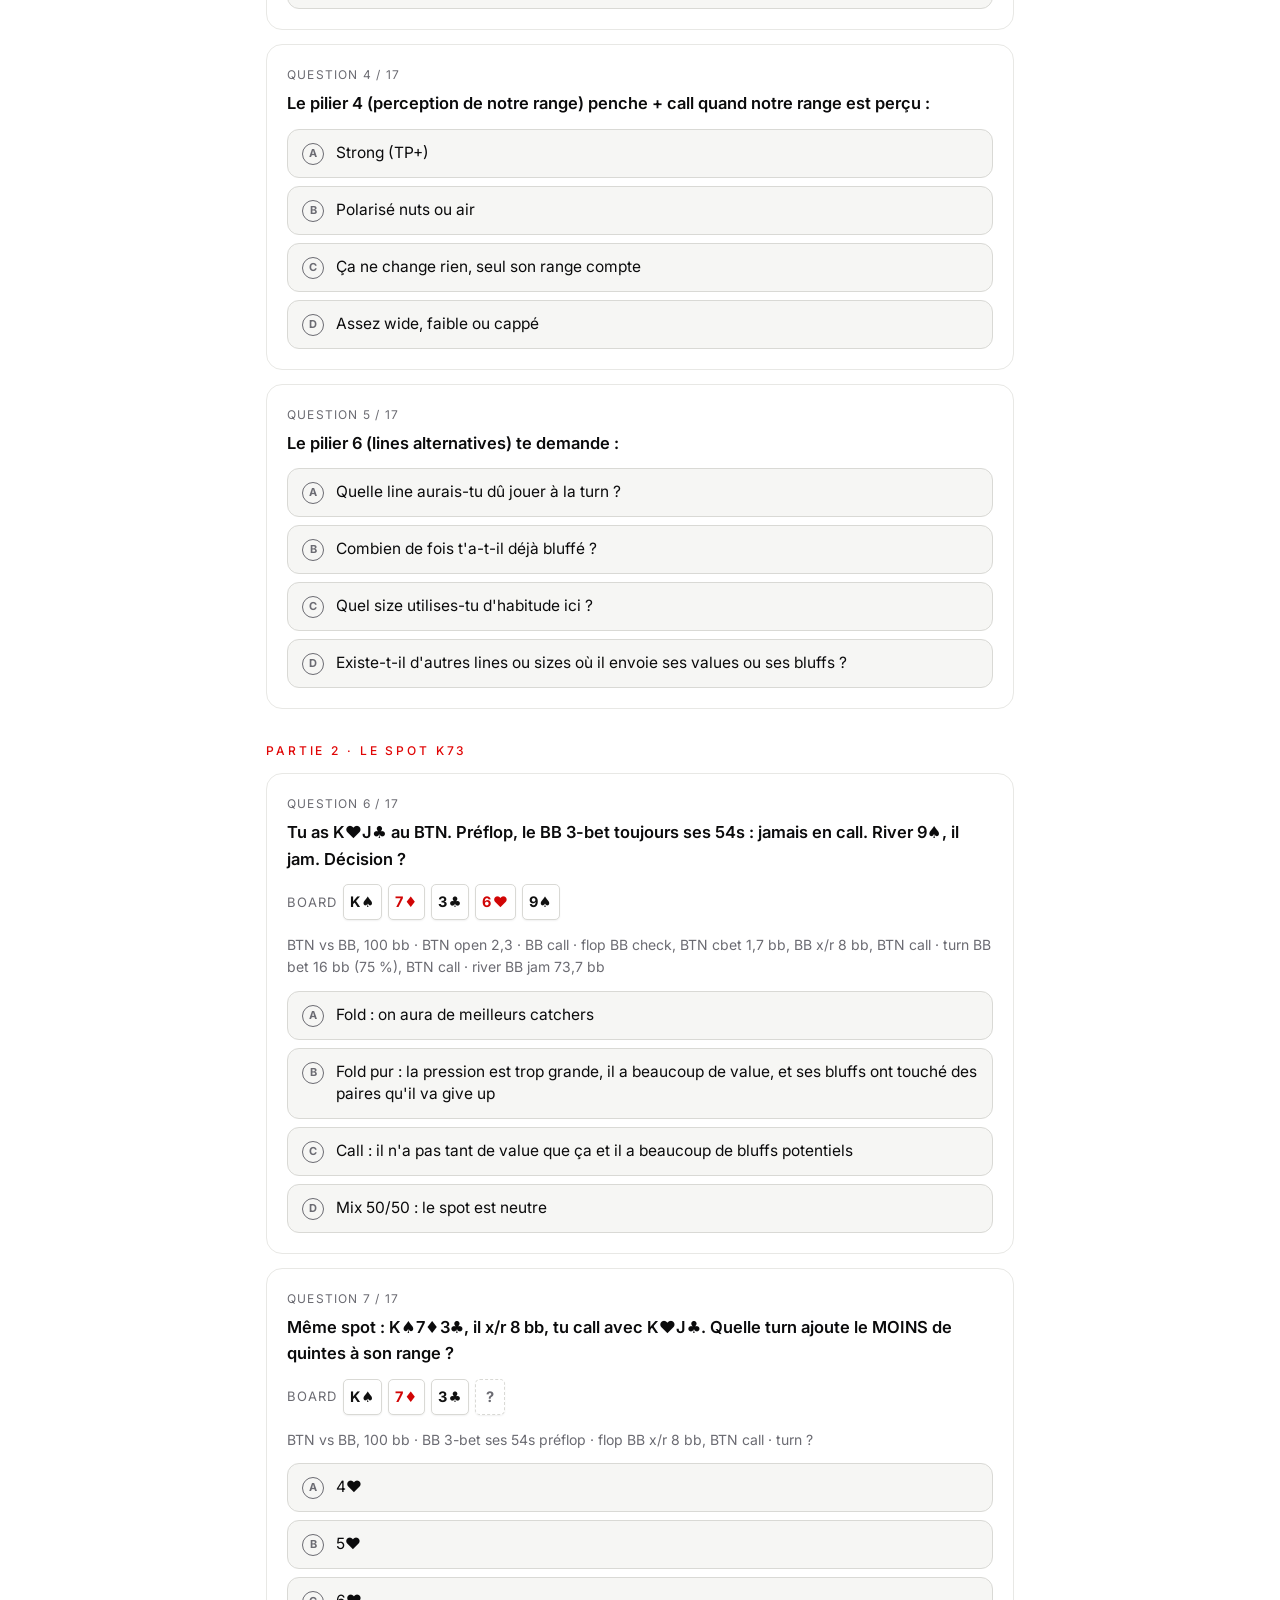
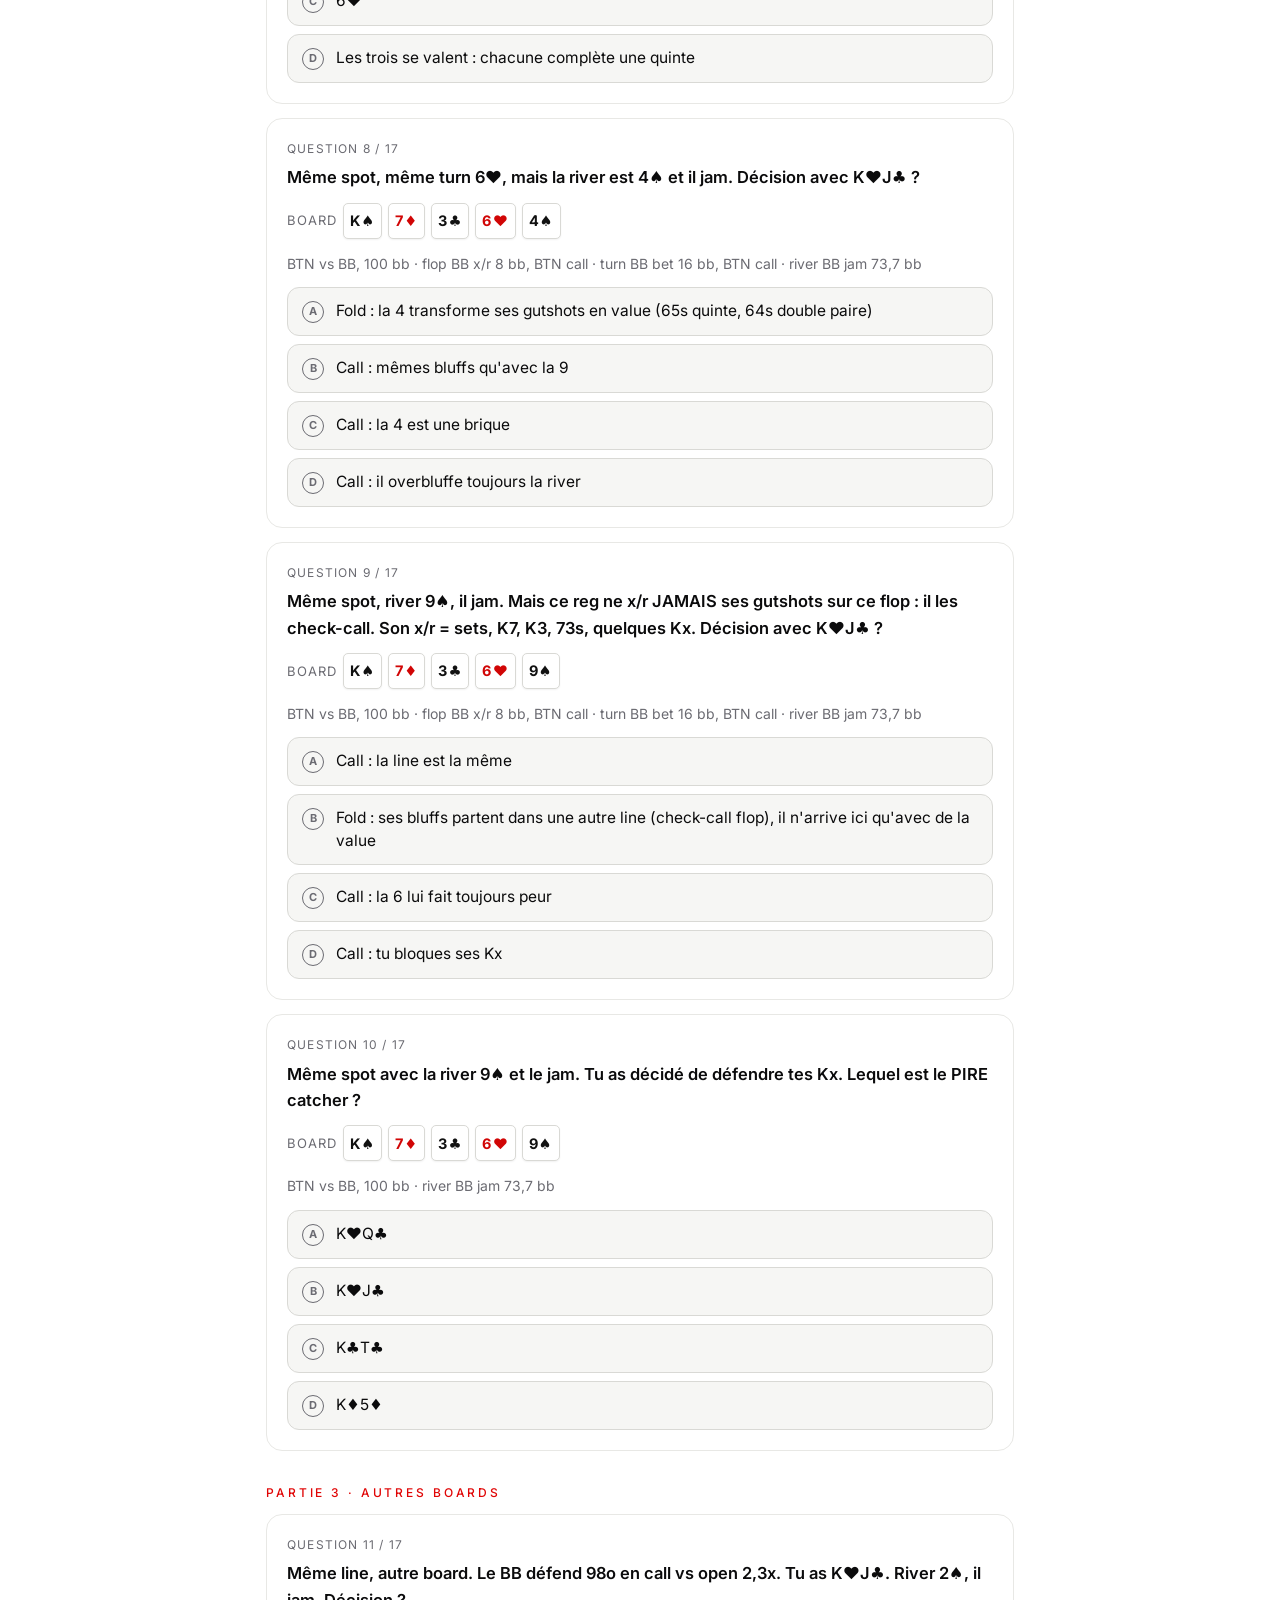
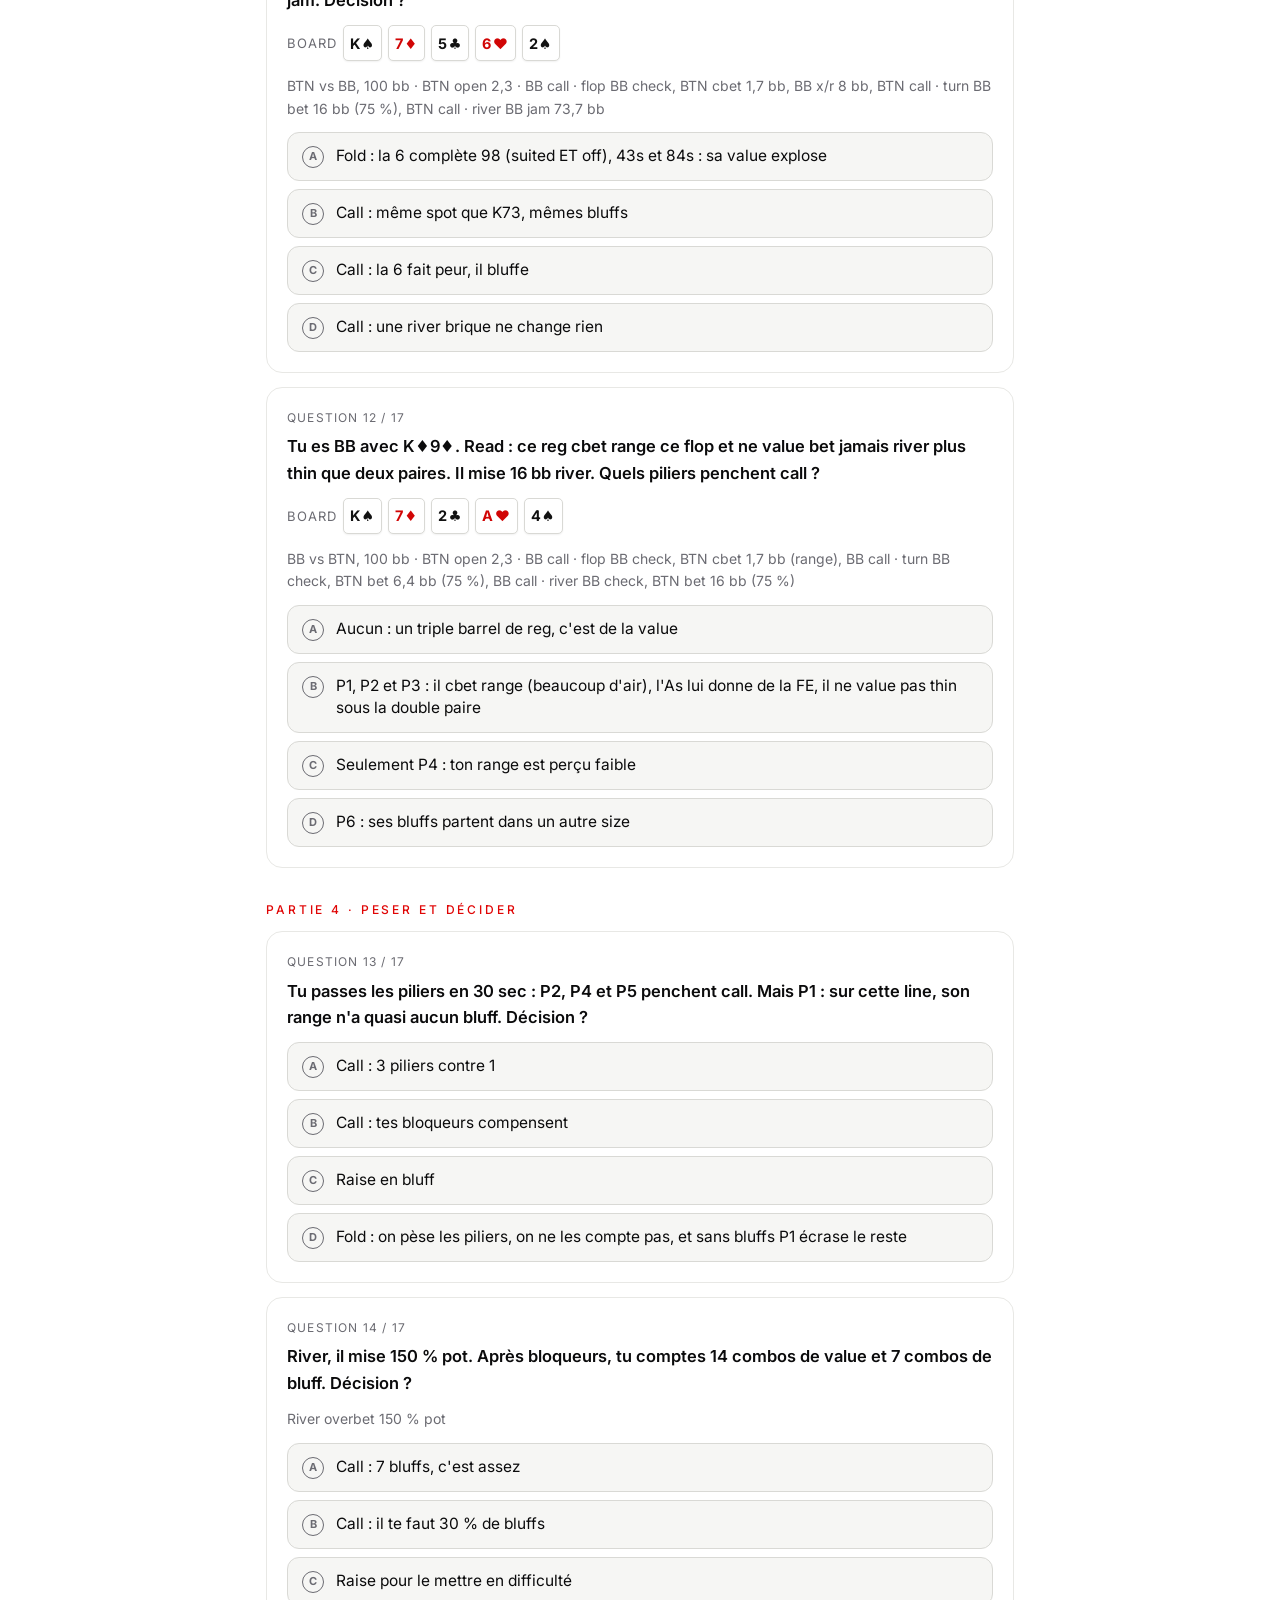
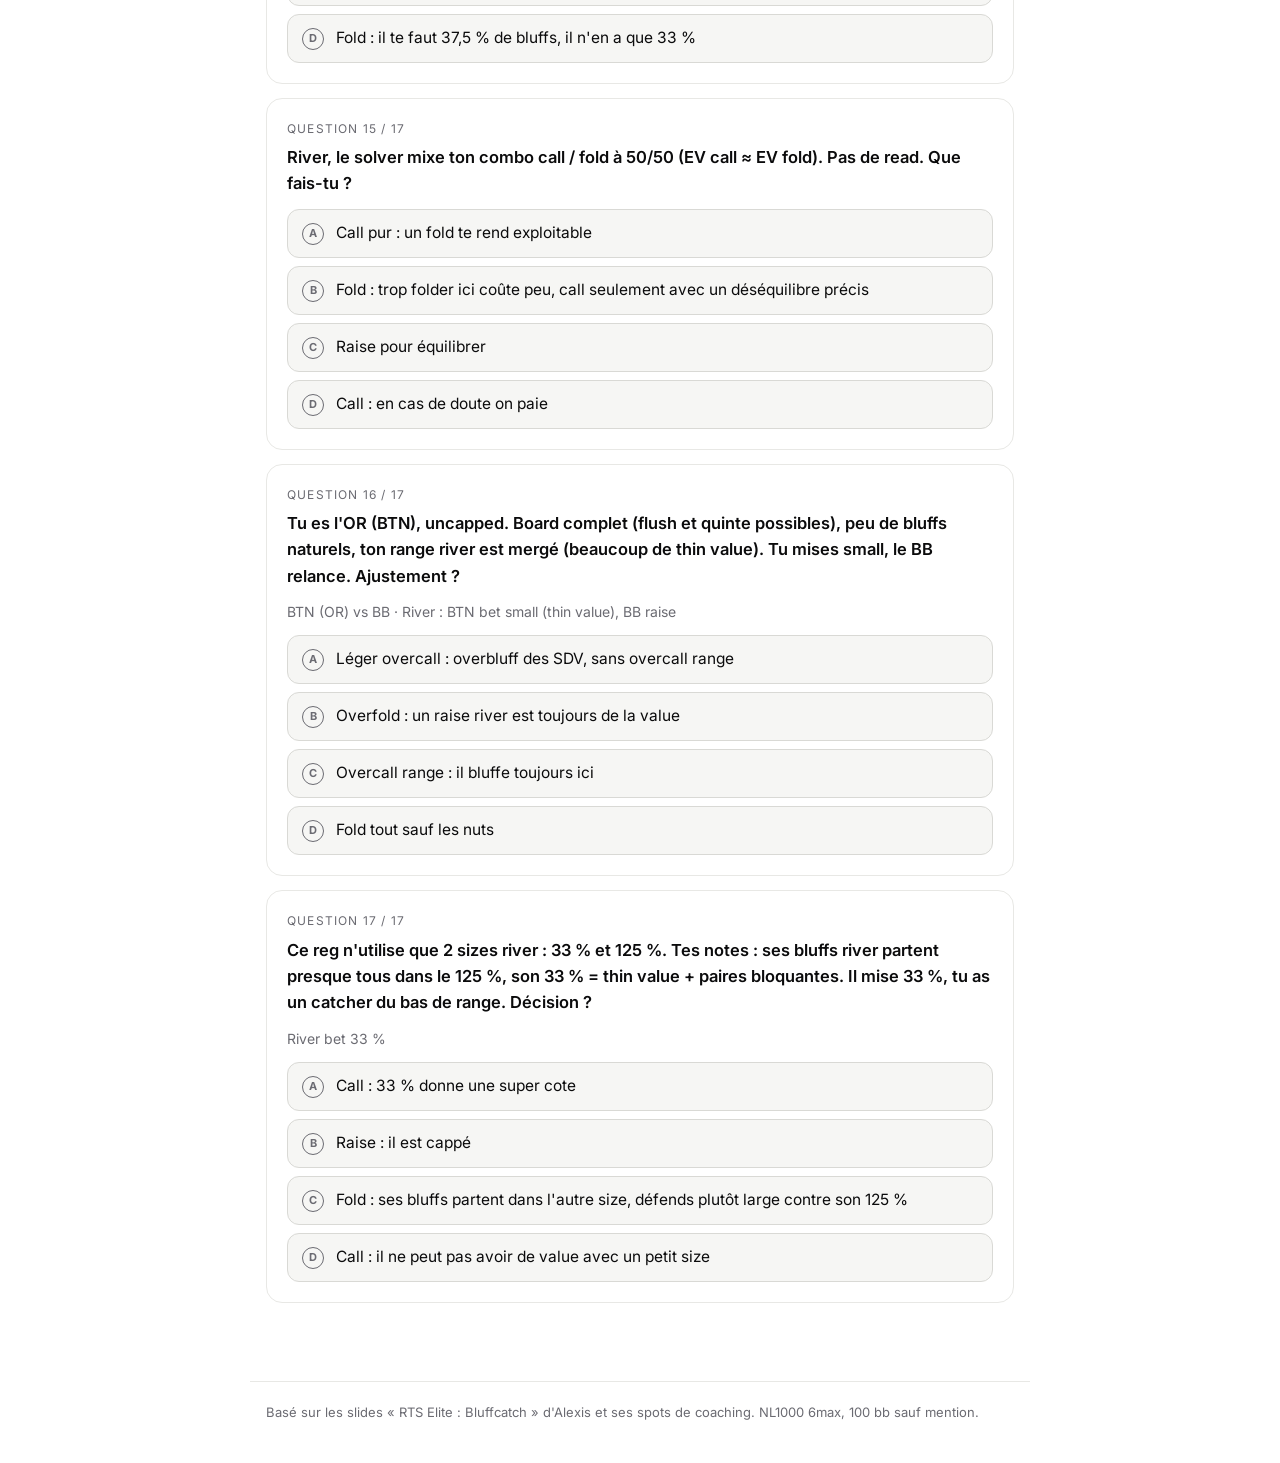
==== commit b48a82b2: "Quiz: remove P5 question" ====
--- a/quiz/bluffcatch-master/index.html
+++ b/quiz/bluffcatch-master/index.html
@@ -126,7 +126,7 @@
     <img class="logo" src="logo-dark.svg" alt="RTS">
     <div class="eyebrow">Team Master · Bluffcatch</div>
     <h1>Les piliers du <em>bluffcatch</em></h1>
-    <p class="lede">18 questions : les 6 piliers, le spot K73 et ses variations. Clique sur ta réponse, l'explication s'affiche. Le récap se débloque une fois le quiz terminé.</p>
+    <p class="lede">17 questions : les 6 piliers, le spot K73 et ses variations. Clique sur ta réponse, l'explication s'affiche. Le récap se débloque une fois le quiz terminé.</p>
     <div class="cards-deco" aria-hidden="true">
       <span class="pc">K♠</span><span class="pc r">9♥</span><span class="pc">4♣</span><span class="pc">7♠</span><span class="pc r">2♦</span>
     </div>
@@ -176,7 +176,7 @@
 
   <section id="view-quiz">
     <div class="scorebar">
-      <span class="score" id="score">0 / 18</span>
+      <span class="score" id="score">0 / 17</span>
       <div class="meter" aria-hidden="true"><i class="g" id="m-g" style="width:0%"></i><i class="b" id="m-b" style="width:0%"></i></div>
       <button class="reset" id="reset">Recommencer</button>
     </div>
@@ -253,20 +253,6 @@
     "src": "Slides RTS Elite : Bluffcatch, P4"
    },
    {
-    "stem": "Le pilier 5 (risk / reward) : quelle question n'en fait PAS partie ?",
-    "line": "",
-    "board": [],
-    "opts": [
-     "Quel risque prend-il à bluff / overbluff ce spot ?",
-     "Quel est le kicker de ma main ?",
-     "Se dit-il que son range paraît strong, ou qu'il ne représente rien ?",
-     "Y a-t-il des draws naturels ?"
-    ],
-    "a": 1,
-    "why": "P5 : notre R/R, le risque qu'il prend à bluffer, son idée de la perception qu'on a de son range, la présence ou non de draws naturels, se dit-il que son range paraît strong ou qu'il ne représente rien. Le kicker n'est pas un pilier.",
-    "src": "Slides RTS Elite : Bluffcatch, P5"
-   },
-   {
     "stem": "Le pilier 6 (lines alternatives) te demande :",
     "line": "",
     "board": [],
@@ -509,7 +495,7 @@
 ];
 const L = "ABCD";
 const TOTAL = PARTS.reduce((n, p) => n + p.qs.length, 0);
-const KEY = "rts-bluffcatch-master-quiz-v2";
+const KEY = "rts-bluffcatch-master-quiz-v3";
 let answers = {};
 try { answers = JSON.parse(localStorage.getItem(KEY) || "{}") || {}; } catch (e) { answers = {}; }
 const save = () => { try { localStorage.setItem(KEY, JSON.stringify(answers)); } catch (e) {} };
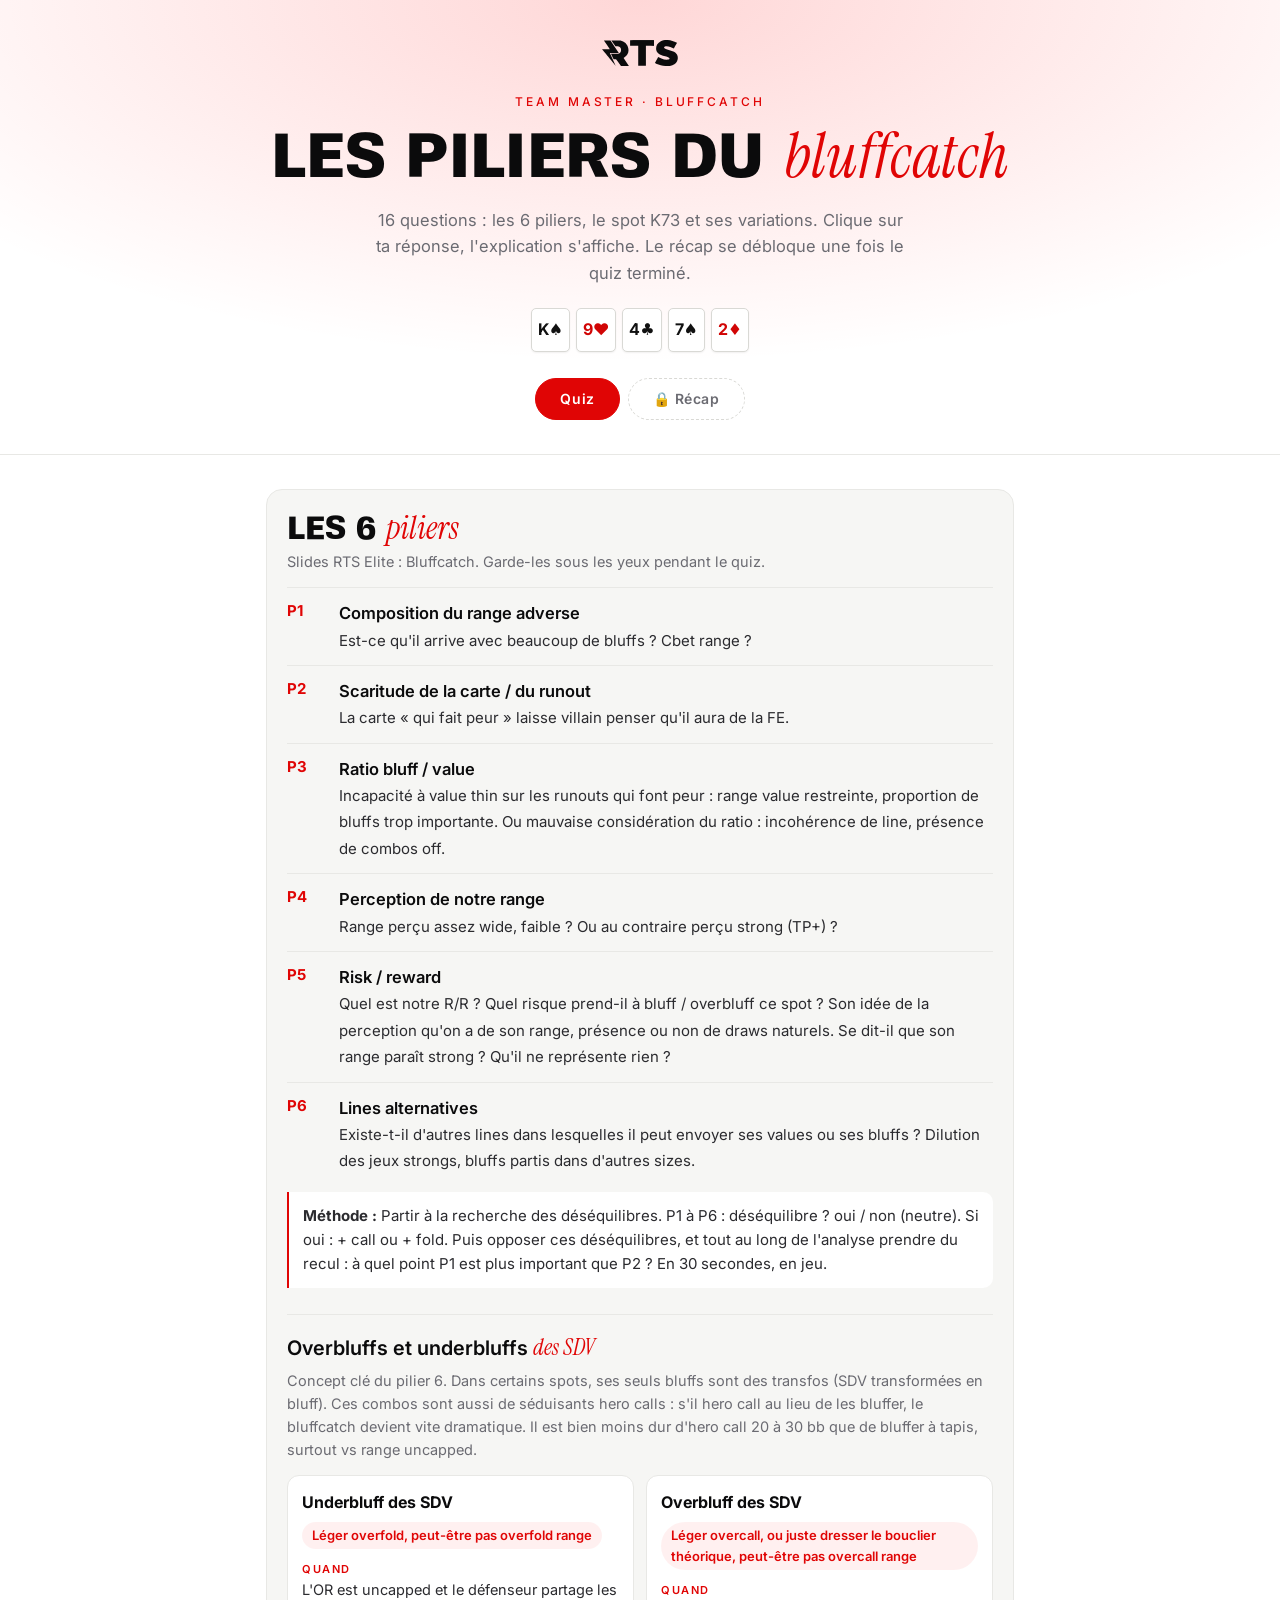
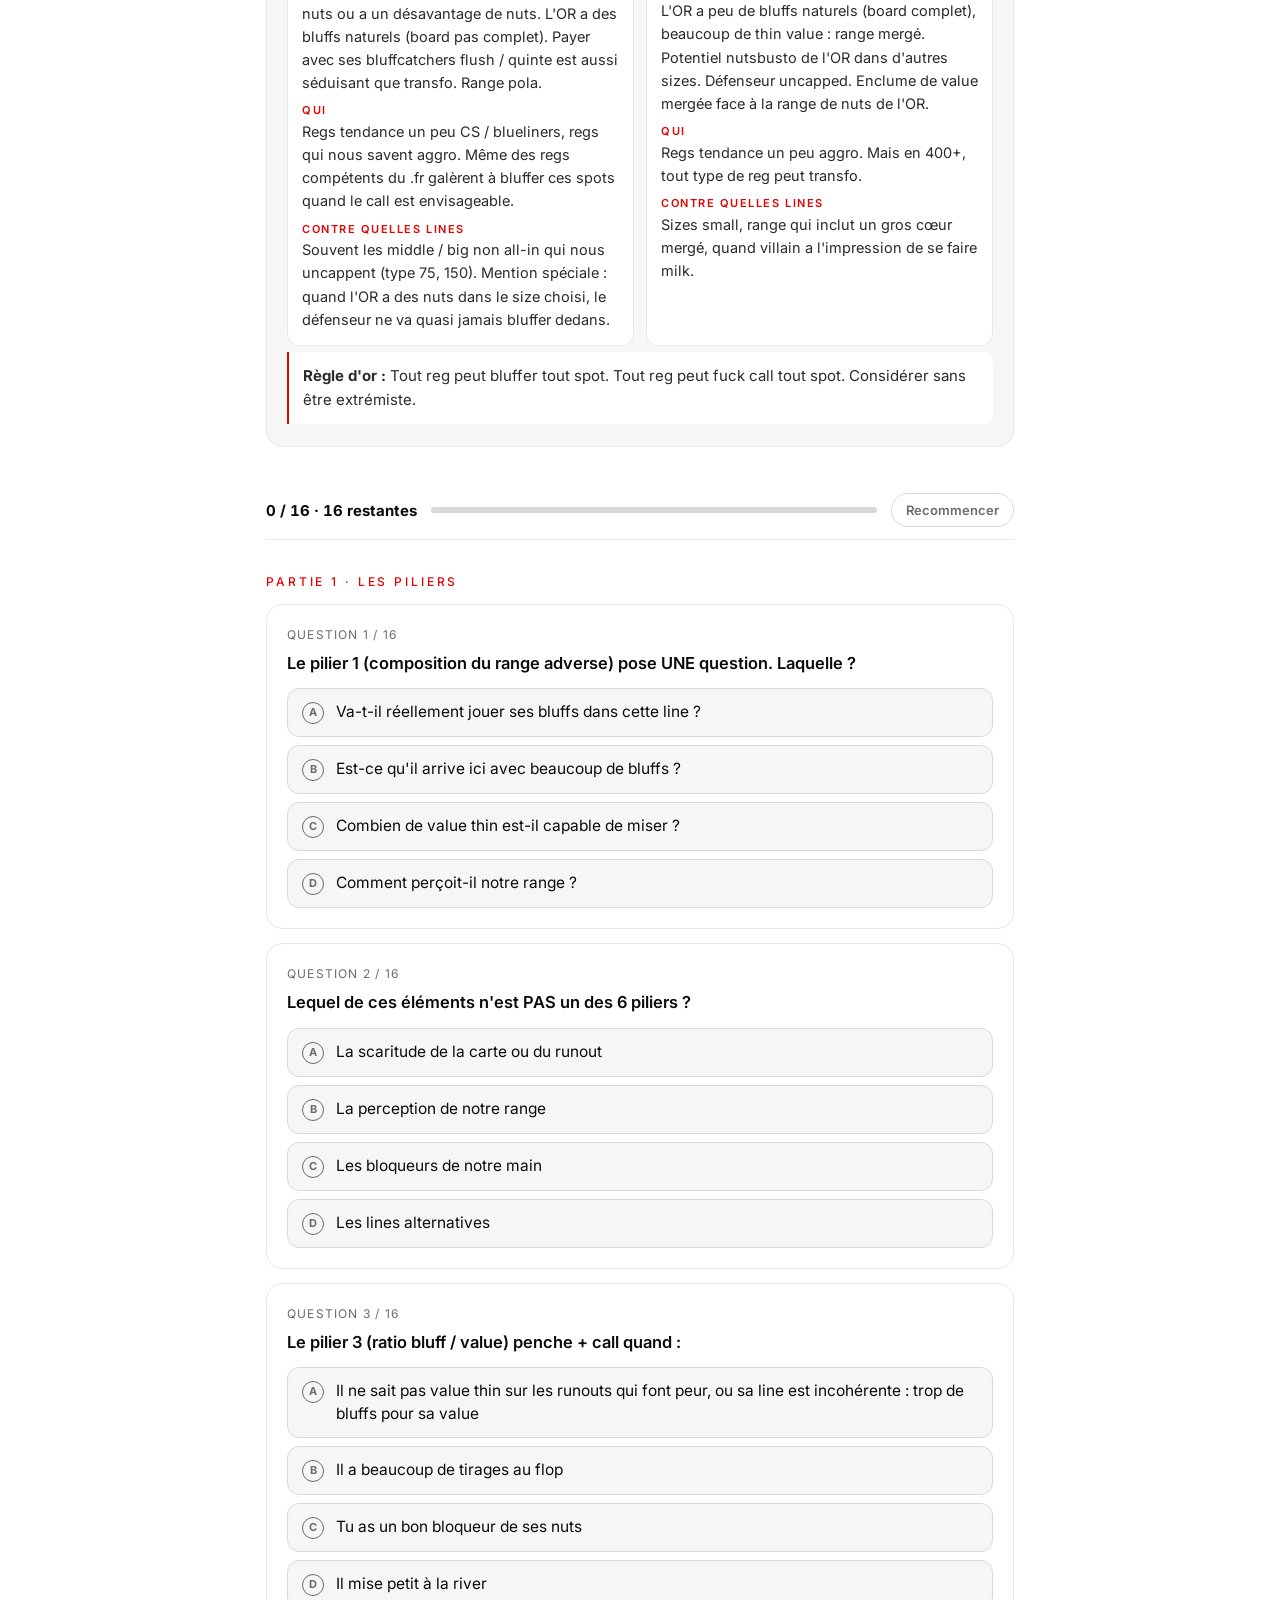
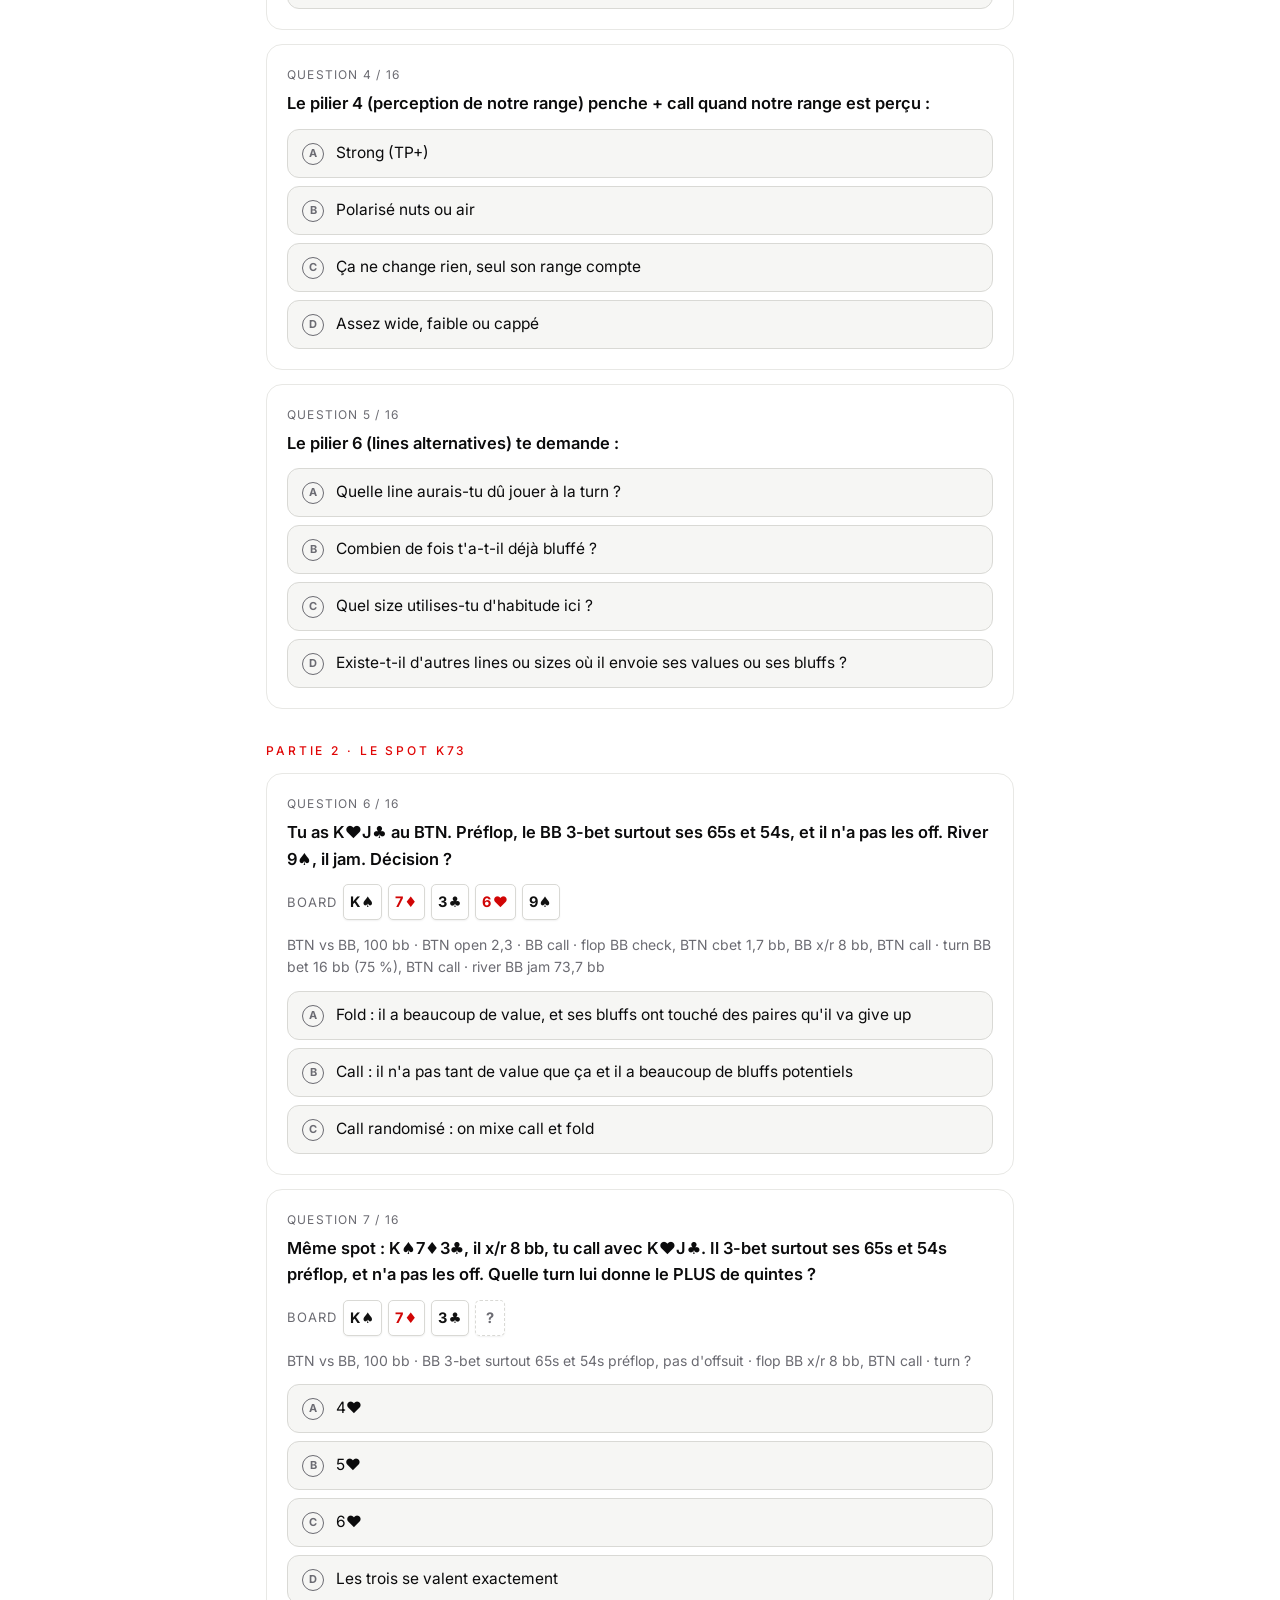
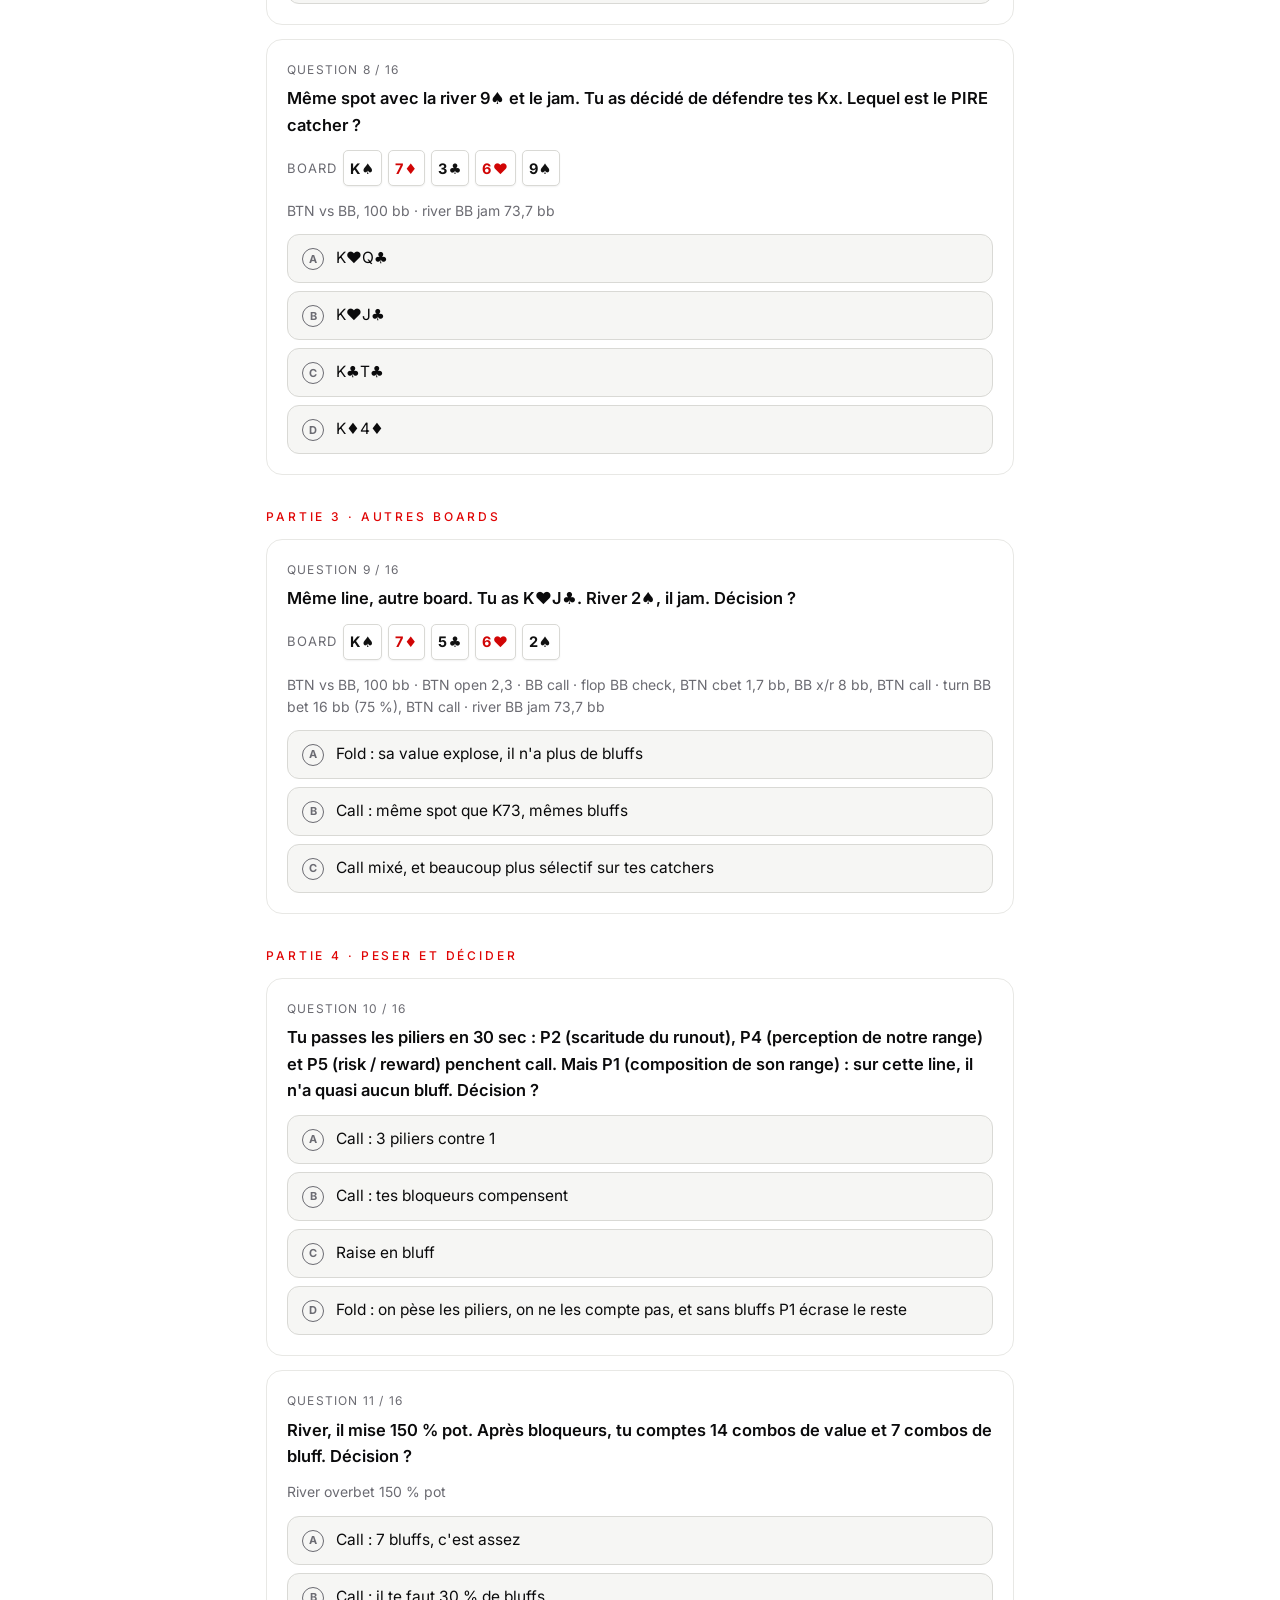
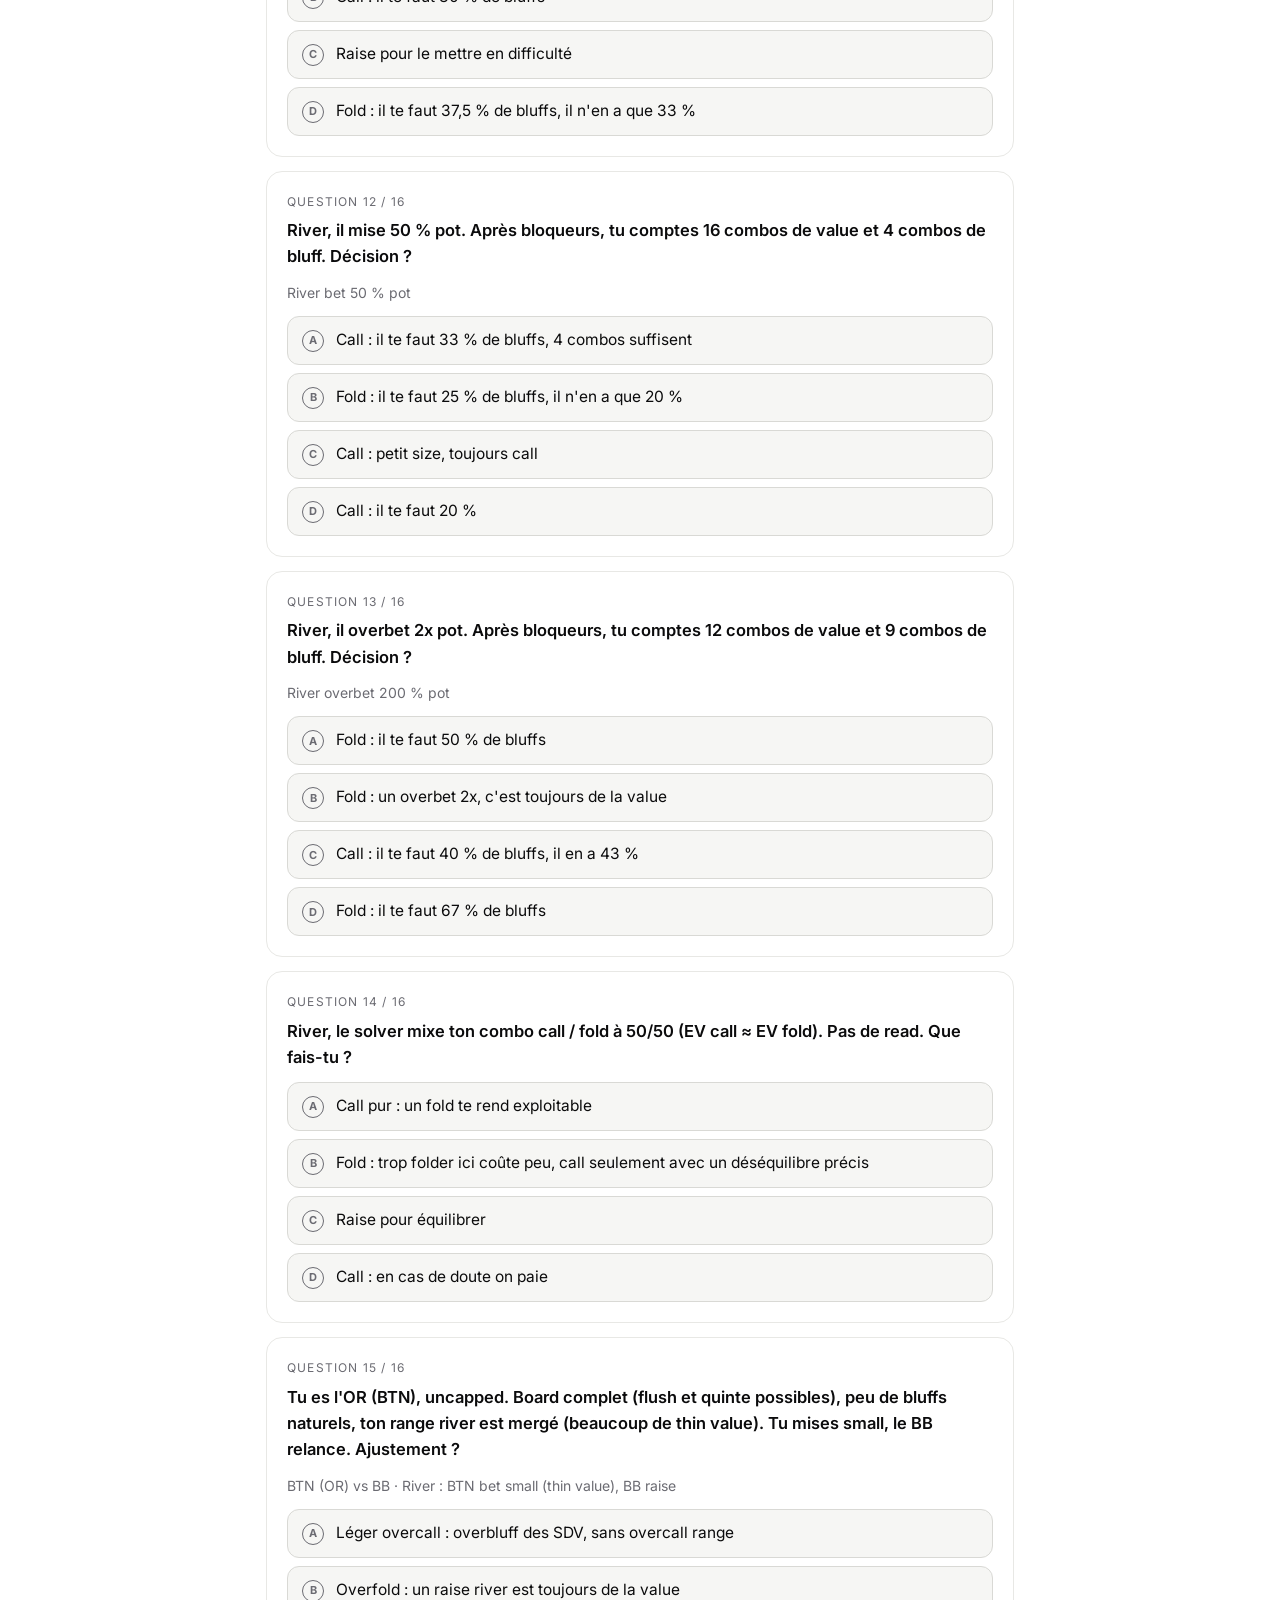
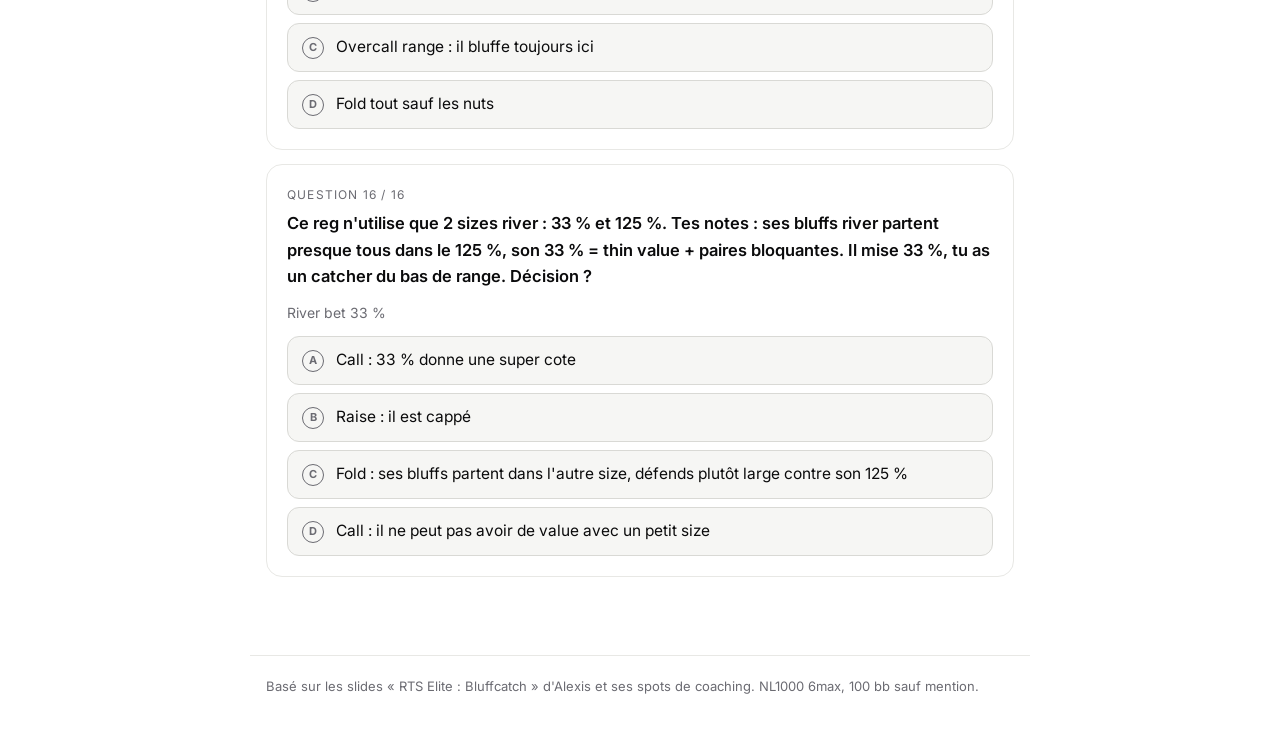
==== commit 3a8bf312: "Quiz: Alexis's edits (16 questions, ratio drills)" ====
--- a/quiz/bluffcatch-master/index.html
+++ b/quiz/bluffcatch-master/index.html
@@ -126,7 +126,7 @@
     <img class="logo" src="logo-dark.svg" alt="RTS">
     <div class="eyebrow">Team Master · Bluffcatch</div>
     <h1>Les piliers du <em>bluffcatch</em></h1>
-    <p class="lede">17 questions : les 6 piliers, le spot K73 et ses variations. Clique sur ta réponse, l'explication s'affiche. Le récap se débloque une fois le quiz terminé.</p>
+    <p class="lede">16 questions : les 6 piliers, le spot K73 et ses variations. Clique sur ta réponse, l'explication s'affiche. Le récap se débloque une fois le quiz terminé.</p>
     <div class="cards-deco" aria-hidden="true">
       <span class="pc">K♠</span><span class="pc r">9♥</span><span class="pc">4♣</span><span class="pc">7♠</span><span class="pc r">2♦</span>
     </div>
@@ -149,11 +149,11 @@
       <div>
         <h3>Une carte qui fait peur sans rien lui donner</h3>
         <ul>
-          <li>Il 3-bet ses 54s : la turn 6 ne lui donne aucune quinte. Elle fait peur (P2), ses gutshots 65s / 64s touchent une paire et continuent.</li>
+          <li>Il 3-bet surtout ses 65s et 54s et n'a pas les off : la turn 6 ne lui donne quasi aucune quinte. Elle fait peur (P2), ses gutshots (64s surtout) touchent une paire et continuent.</li>
           <li>River 9 : tout rate, sa paire de 6 ne gagne quasi jamais. Il ne la give up pas, il la transfo. <b>Call.</b></li>
-          <li>River 4 : ses gutshots deviennent quinte et double paire. <b>Fold.</b></li>
-          <li>Il check-call ses gutshots au lieu de les x/r : ses bluffs partent dans une autre line (P6). <b>Fold.</b></li>
-          <li>Sur K75, la 6 complète 98o qu'il défend vs 2,3x : les combos off changent tout (P3). <b>Fold.</b></li>
+          <li>La turn qui lui donne le plus de quintes est la 5 (64s). Mais dans les trois cas, peu de quintes : tout part du préflop.</li>
+          <li>Ton catcher : celui qui ne bloque pas ses bluffs. K4 bloque 64s, KJ ne bloque rien.</li>
+          <li>Sur K75, la 6 complète bien plus de quintes (98 suited et off, 43s, 84s). <b>Plus sélectif sur tes catchers</b>, et la grosse décision se prend à la turn.</li>
         </ul>
       </div>
     </div>
@@ -176,7 +176,7 @@
 
   <section id="view-quiz">
     <div class="scorebar">
-      <span class="score" id="score">0 / 17</span>
+      <span class="score" id="score">0 / 16</span>
       <div class="meter" aria-hidden="true"><i class="g" id="m-g" style="width:0%"></i><i class="b" id="m-b" style="width:0%"></i></div>
       <button class="reset" id="reset">Recommencer</button>
     </div>
@@ -272,7 +272,7 @@
   "title": "Partie 2 · Le spot K73",
   "qs": [
    {
-    "stem": "Tu as K♥J♣ au BTN. Préflop, le BB 3-bet toujours ses 54s : jamais en call. River 9♠, il jam. Décision ?",
+    "stem": "Tu as K♥J♣ au BTN. Préflop, le BB 3-bet surtout ses 65s et 54s, et il n'a pas les off. River 9♠, il jam. Décision ?",
     "line": "BTN vs BB, 100 bb · BTN open 2,3 · BB call · flop BB check, BTN cbet 1,7 bb, BB x/r 8 bb, BTN call · turn BB bet 16 bb (75 %), BTN call · river BB jam 73,7 bb",
     "board": [
      "K♠",
@@ -282,18 +282,17 @@
      "9♠"
     ],
     "opts": [
-     "Fold : on aura de meilleurs catchers",
-     "Fold pur : la pression est trop grande, il a beaucoup de value, et ses bluffs ont touché des paires qu'il va give up",
+     "Fold : il a beaucoup de value, et ses bluffs ont touché des paires qu'il va give up",
      "Call : il n'a pas tant de value que ça et il a beaucoup de bluffs potentiels",
-     "Mix 50/50 : le spot est neutre"
-    ],
-    "a": 2,
-    "why": "La clé : pas de 54s dans son range (il les 3-bet), donc la 6 ne lui donne AUCUNE quinte. Elle fait peur (P2) sans rien lui apporter. Son x/r flop contient ses gutshots 65s et 64s : à la turn ils touchent une paire de 6 + gutshot et continuent. River 9 : tout rate. Sa paire de 6 ne gagne quasi jamais contre ta range qui a payé x/r et turn : il ne la give up pas, il la transfo. Sa value : sets 77 et 33, K7, K3, 73s. P1 + call. Jam 73,7 bb dans 53,1 bb : il te faut environ 37 %.",
+     "Call randomisé : on mixe call et fold"
+    ],
+    "a": 1,
+    "why": "La clé : pas de 54s dans son range (il les 3-bet), donc la 6 ne lui donne quasi aucune quinte. Elle fait peur (P2) sans rien lui apporter. Ses gutshots du x/r (64s surtout, quelques 65s) touchent une paire de 6 + gutshot à la turn et continuent. River 9 : tout rate. Sa paire de 6 ne gagne quasi jamais contre ta range qui a payé x/r et turn : il ne la give up pas, il la transfo. Sa value : sets 77 et 33, K7, K3, 73s. P1 + call. Jam 73,7 bb dans 53,1 bb : il te faut environ 37 %.",
     "src": "Spot d'Alexis, coaching Master"
    },
    {
-    "stem": "Même spot : K♠7♦3♣, il x/r 8 bb, tu call avec K♥J♣. Quelle turn ajoute le MOINS de quintes à son range ?",
-    "line": "BTN vs BB, 100 bb · BB 3-bet ses 54s préflop · flop BB x/r 8 bb, BTN call · turn ?",
+    "stem": "Même spot : K♠7♦3♣, il x/r 8 bb, tu call avec K♥J♣. Il 3-bet surtout ses 65s et 54s préflop, et n'a pas les off. Quelle turn lui donne le PLUS de quintes ?",
+    "line": "BTN vs BB, 100 bb · BB 3-bet surtout 65s et 54s préflop, pas d'offsuit · flop BB x/r 8 bb, BTN call · turn ?",
     "board": [
      "K♠",
      "7♦",
@@ -304,51 +303,11 @@
      "4♥",
      "5♥",
      "6♥",
-     "Les trois se valent : chacune complète une quinte"
-    ],
-    "a": 2,
-    "why": "La 4 complète 65s, la 5 complète 64s : deux gutshots qu'il x/r au flop. La 6 ne complète que 54s, qu'il 3-bet préflop. La 6 a l'air de la pire carte, c'est la meilleure pour ton catch. La composition de son range (P1) part du préflop.",
+     "Les trois se valent exactement"
+    ],
+    "a": 1,
+    "why": "La 5 fait rentrer 64s, qu'il flat et x/r au flop. La 4 ne complète que 65s et la 6 que 54s : il les 3-bet surtout préflop. Et pas d'offsuit dans son range de flat, donc dans les trois cas il a peu de quintes. Ce qui compte : ses combos de quinte partent du préflop (P1).",
     "src": "Variation du spot d'Alexis"
-   },
-   {
-    "stem": "Même spot, même turn 6♥, mais la river est 4♠ et il jam. Décision avec K♥J♣ ?",
-    "line": "BTN vs BB, 100 bb · flop BB x/r 8 bb, BTN call · turn BB bet 16 bb, BTN call · river BB jam 73,7 bb",
-    "board": [
-     "K♠",
-     "7♦",
-     "3♣",
-     "6♥",
-     "4♠"
-    ],
-    "opts": [
-     "Fold : la 4 transforme ses gutshots en value (65s quinte, 64s double paire)",
-     "Call : mêmes bluffs qu'avec la 9",
-     "Call : la 4 est une brique",
-     "Call : il overbluffe toujours la river"
-    ],
-    "a": 0,
-    "why": "Avec la 9, ses 65s et 64s ratent et deviennent ses bluffs. Avec la 4, 65s fait la quinte, 64s la double paire, 85s aussi la quinte. Ses principaux bluffs passent en value : son ratio bluff / value s'écroule. Même line, river différente, conclusion inverse.",
-    "src": "Variation du spot d'Alexis"
-   },
-   {
-    "stem": "Même spot, river 9♠, il jam. Mais ce reg ne x/r JAMAIS ses gutshots sur ce flop : il les check-call. Son x/r = sets, K7, K3, 73s, quelques Kx. Décision avec K♥J♣ ?",
-    "line": "BTN vs BB, 100 bb · flop BB x/r 8 bb, BTN call · turn BB bet 16 bb, BTN call · river BB jam 73,7 bb",
-    "board": [
-     "K♠",
-     "7♦",
-     "3♣",
-     "6♥",
-     "9♠"
-    ],
-    "opts": [
-     "Call : la line est la même",
-     "Fold : ses bluffs partent dans une autre line (check-call flop), il n'arrive ici qu'avec de la value",
-     "Call : la 6 lui fait toujours peur",
-     "Call : tu bloques ses Kx"
-    ],
-    "a": 1,
-    "why": "P6 : ses gutshots partent dans une autre line (check-call), son x/r est vidé de ses bluffs. Donc P1 : il n'arrive plus avec des bluffs. Même board, même line, mais un adversaire qui construit son range autrement : fold.",
-    "src": "Variation du spot d'Alexis · Slides RTS Elite : Bluffcatch, P6"
    },
    {
     "stem": "Même spot avec la river 9♠ et le jam. Tu as décidé de défendre tes Kx. Lequel est le PIRE catcher ?",
@@ -364,10 +323,10 @@
      "K♥Q♣",
      "K♥J♣",
      "K♣T♣",
-     "K♦5♦"
+     "K♦4♦"
     ],
     "a": 3,
-    "why": "Ses meilleurs bluffs sont 65s et 64s. K♦5♦ enlève 6♦5♦ : 1 de ses 3 combos de 65s. Moins de bluffs dans son range (P1). KQ, KJ et KT ne bloquent rien de ses bluffs. Une fois que les piliers disent call, choisis tes catchers par ce qu'ils bloquent.",
+    "why": "Son principal bluff est 64s (il 3-bet surtout 65s et 54s). K♦4♦ enlève 6♦4♦ : 1 de ses 3 combos de 64s. Moins de bluffs dans son range (P1). KQ, KJ et KT ne bloquent rien de ses bluffs. Une fois que les piliers disent call, choisis tes catchers par ce qu'ils bloquent.",
     "src": "Variation du spot d'Alexis"
    }
   ]
@@ -376,7 +335,7 @@
   "title": "Partie 3 · Autres boards",
   "qs": [
    {
-    "stem": "Même line, autre board. Le BB défend 98o en call vs open 2,3x. Tu as K♥J♣. River 2♠, il jam. Décision ?",
+    "stem": "Même line, autre board. Tu as K♥J♣. River 2♠, il jam. Décision ?",
     "line": "BTN vs BB, 100 bb · BTN open 2,3 · BB call · flop BB check, BTN cbet 1,7 bb, BB x/r 8 bb, BTN call · turn BB bet 16 bb (75 %), BTN call · river BB jam 73,7 bb",
     "board": [
      "K♠",
@@ -386,34 +345,13 @@
      "2♠"
     ],
     "opts": [
-     "Fold : la 6 complète 98 (suited ET off), 43s et 84s : sa value explose",
+     "Fold : sa value explose, il n'a plus de bluffs",
      "Call : même spot que K73, mêmes bluffs",
-     "Call : la 6 fait peur, il bluffe",
-     "Call : une river brique ne change rien"
-    ],
-    "a": 0,
-    "why": "Ici la 6 complète des combos qu'il a vraiment : 98o (12 combos off qu'il défend vs 2,3x), 98s, 43s, 84s. Plus les doubles paires 76 et 65. Ses gutshots du flop sont devenus de la value. Même line, même turn qu'à K73, conclusion inverse : tout se joue dans la composition de son range (P1) et ses combos off (P3). Sur un open plus gros, il défend moins d'offsuit : vérifie ses ranges.",
+     "Call mixé, et beaucoup plus sélectif sur tes catchers"
+    ],
+    "a": 2,
+    "why": "Ici la 6 complète beaucoup plus de quintes : 98 (suited ET off), 43s, 84s, plus les doubles paires 76 et 65. Il peut encore bluffer, donc pas forcément fold 100 %, mais on devient beaucoup plus précautionneux et sélectif sur les catchers. La vraie grosse décision se prend à la turn. Même line qu'à K73, mais la composition de son range (P1) et ses combos off (P3) changent tout.",
     "src": "Variation du spot d'Alexis"
-   },
-   {
-    "stem": "Tu es BB avec K♦9♦. Read : ce reg cbet range ce flop et ne value bet jamais river plus thin que deux paires. Il mise 16 bb river. Quels piliers penchent call ?",
-    "line": "BB vs BTN, 100 bb · BTN open 2,3 · BB call · flop BB check, BTN cbet 1,7 bb (range), BB call · turn BB check, BTN bet 6,4 bb (75 %), BB call · river BB check, BTN bet 16 bb (75 %)",
-    "board": [
-     "K♠",
-     "7♦",
-     "2♣",
-     "A♥",
-     "4♠"
-    ],
-    "opts": [
-     "Aucun : un triple barrel de reg, c'est de la value",
-     "P1, P2 et P3 : il cbet range (beaucoup d'air), l'As lui donne de la FE, il ne value pas thin sous la double paire",
-     "Seulement P4 : ton range est perçu faible",
-     "P6 : ses bluffs partent dans un autre size"
-    ],
-    "a": 1,
-    "why": "P1 : cbet range = il arrive avec beaucoup d'air. P2 : l'As fait peur à tes Kx, il pense avoir de la FE. P3 : AQ, AJ checkent river, sa value commence à deux paires : range value restreinte. À 75 % pot, il te faut 30 %.",
-    "src": "Slides RTS Elite : Bluffcatch, P1 à P3"
    }
   ]
  },
@@ -421,7 +359,7 @@
   "title": "Partie 4 · Peser et décider",
   "qs": [
    {
-    "stem": "Tu passes les piliers en 30 sec : P2, P4 et P5 penchent call. Mais P1 : sur cette line, son range n'a quasi aucun bluff. Décision ?",
+    "stem": "Tu passes les piliers en 30 sec : P2 (scaritude du runout), P4 (perception de notre range) et P5 (risk / reward) penchent call. Mais P1 (composition de son range) : sur cette line, il n'a quasi aucun bluff. Décision ?",
     "line": "",
     "board": [],
     "opts": [
@@ -446,6 +384,34 @@
     ],
     "a": 3,
     "why": "Notre R/R : call de 1,5 pour gagner 2,5, il te faut 1,5 / 4 = 37,5 %. Ses bluffs : 7 / 21 = 33 %. Fold. Le même ratio face à 75 % pot (il te faut 30 %) serait un call.",
+    "src": "Slides RTS Elite : Bluffcatch, P5"
+   },
+   {
+    "stem": "River, il mise 50 % pot. Après bloqueurs, tu comptes 16 combos de value et 4 combos de bluff. Décision ?",
+    "line": "River bet 50 % pot",
+    "board": [],
+    "opts": [
+     "Call : il te faut 33 % de bluffs, 4 combos suffisent",
+     "Fold : il te faut 25 % de bluffs, il n'en a que 20 %",
+     "Call : petit size, toujours call",
+     "Call : il te faut 20 %"
+    ],
+    "a": 1,
+    "why": "Call de 0,5 pour gagner 1,5 : il te faut 0,5 / 2 = 25 %. Ses bluffs : 4 / 20 = 20 %. Fold. Formule : bluffs nécessaires = size / (pot + 2 × size).",
+    "src": "Slides RTS Elite : Bluffcatch, P5"
+   },
+   {
+    "stem": "River, il overbet 2x pot. Après bloqueurs, tu comptes 12 combos de value et 9 combos de bluff. Décision ?",
+    "line": "River overbet 200 % pot",
+    "board": [],
+    "opts": [
+     "Fold : il te faut 50 % de bluffs",
+     "Fold : un overbet 2x, c'est toujours de la value",
+     "Call : il te faut 40 % de bluffs, il en a 43 %",
+     "Fold : il te faut 67 % de bluffs"
+    ],
+    "a": 2,
+    "why": "Call de 2 pour gagner 3 : il te faut 2 / 5 = 40 %. Ses bluffs : 9 / 21 = 43 %. Call, de peu. Plus le size grossit, plus il lui faut de bluffs : 33 % pot = 20 %, 50 % = 25 %, 75 % = 30 %, pot = 33 %, 150 % = 37,5 %, 2x = 40 %.",
     "src": "Slides RTS Elite : Bluffcatch, P5"
    },
    {
@@ -495,7 +461,7 @@
 ];
 const L = "ABCD";
 const TOTAL = PARTS.reduce((n, p) => n + p.qs.length, 0);
-const KEY = "rts-bluffcatch-master-quiz-v3";
+const KEY = "rts-bluffcatch-master-quiz-v4";
 let answers = {};
 try { answers = JSON.parse(localStorage.getItem(KEY) || "{}") || {}; } catch (e) { answers = {}; }
 const save = () => { try { localStorage.setItem(KEY, JSON.stringify(answers)); } catch (e) {} };
